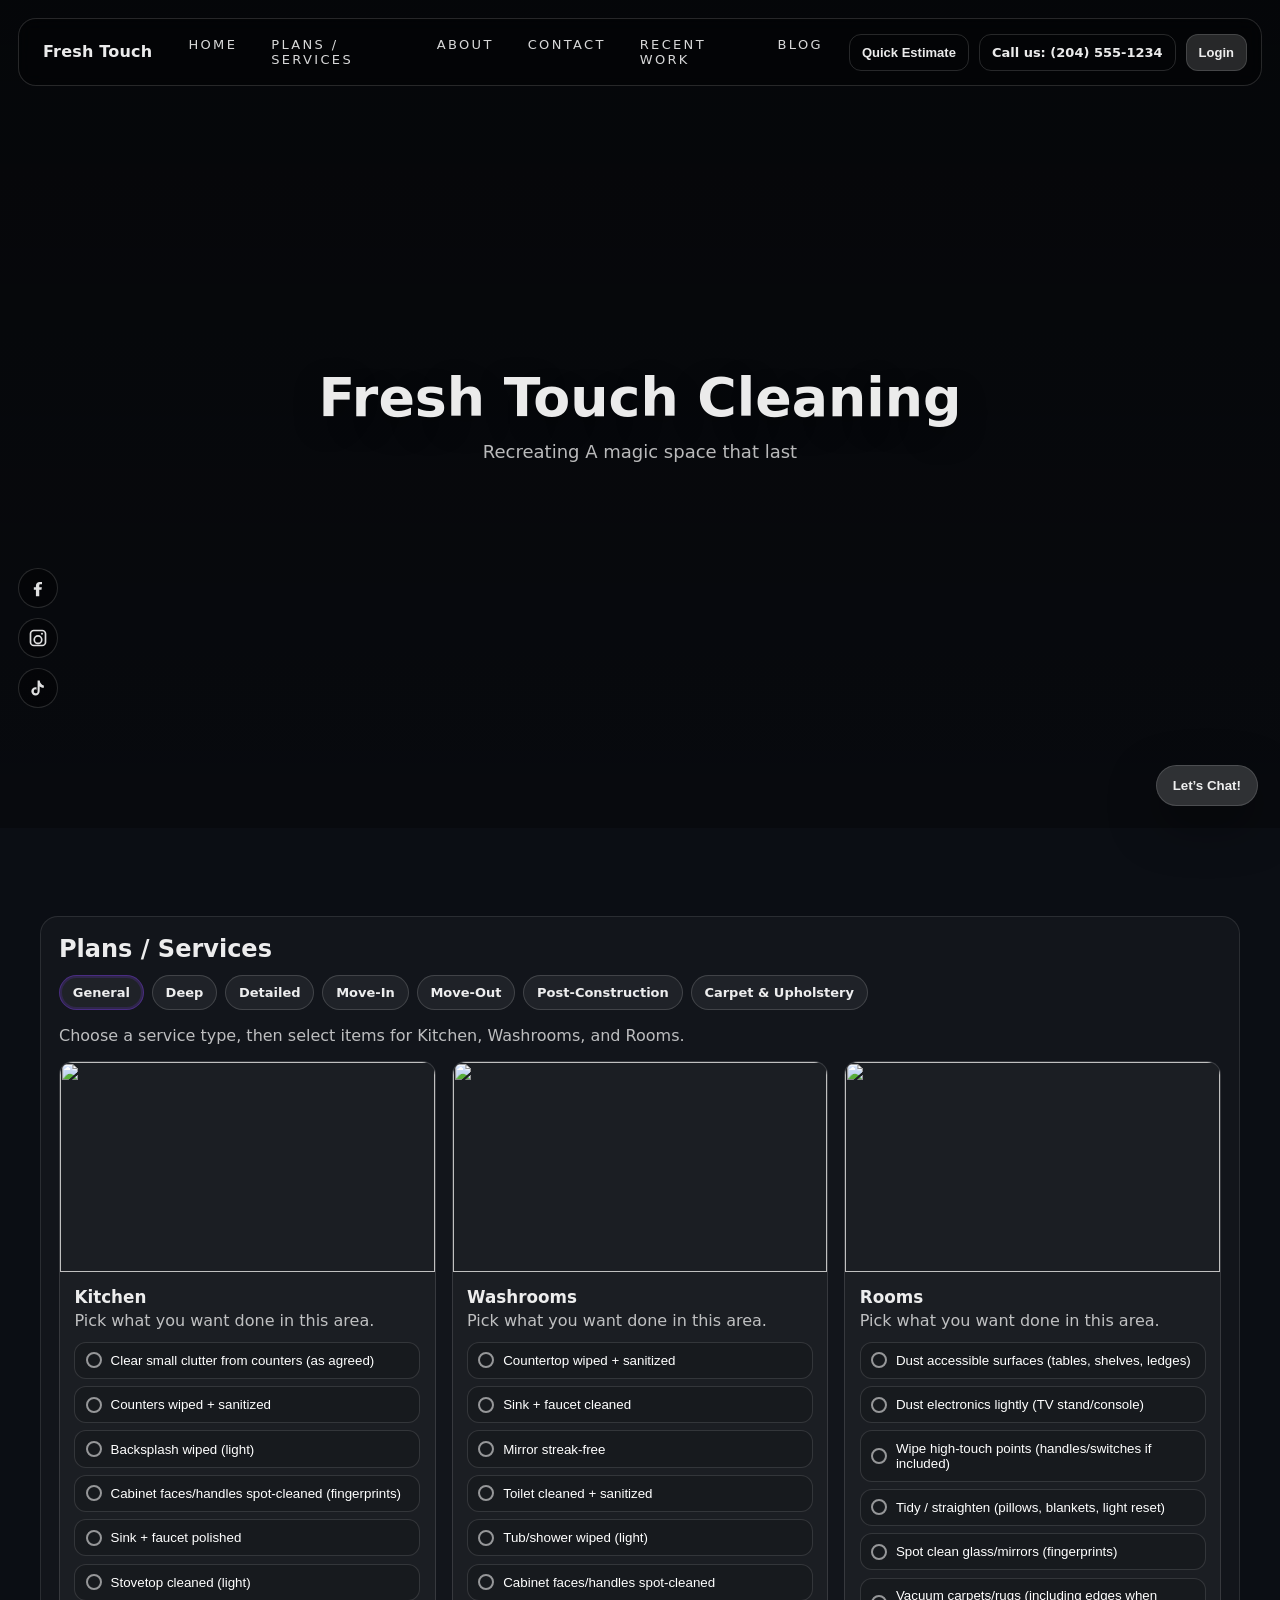
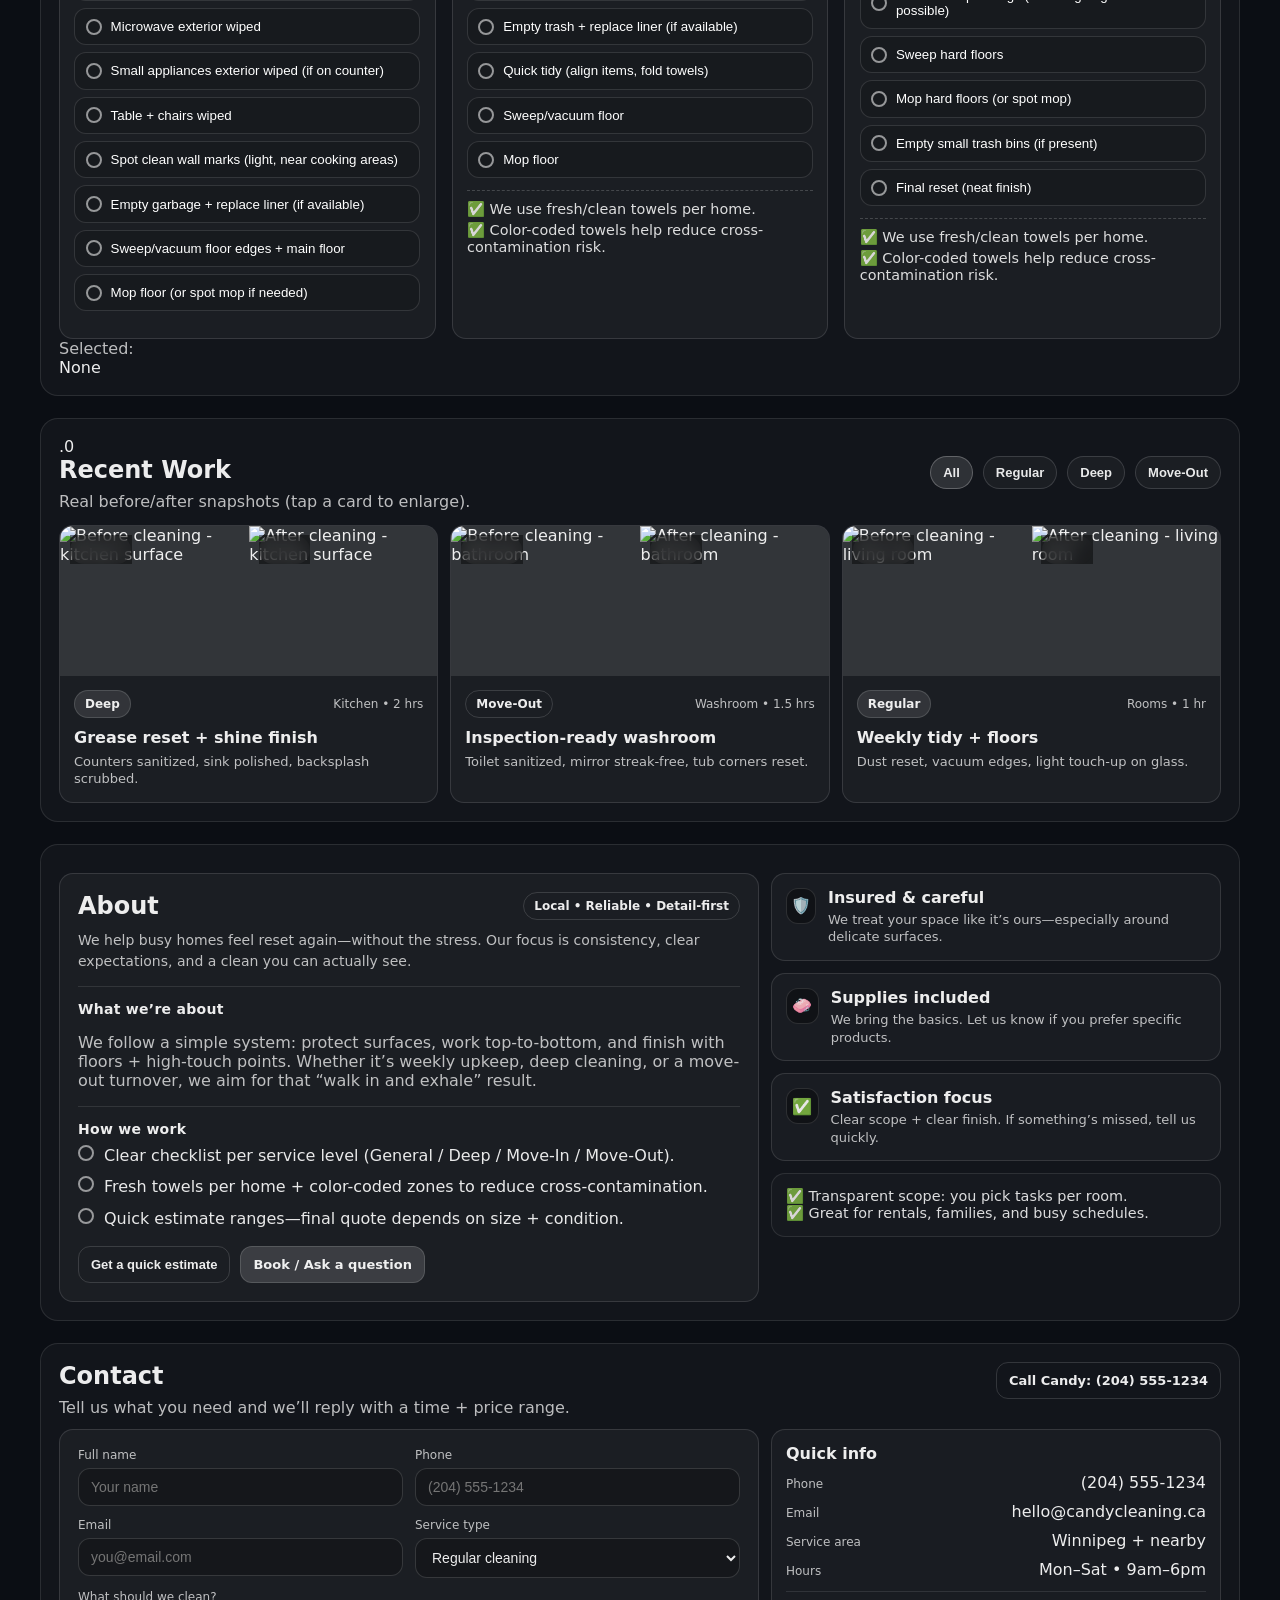
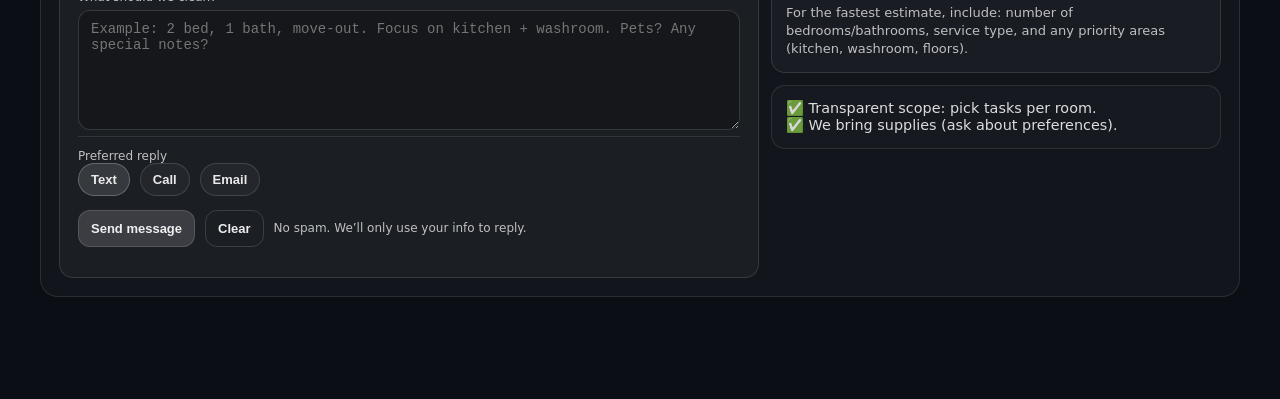
==== index.html @ c221a434 "Initial site commit" ====
<!doctype html>
<html lang="en">
  <head>
    <meta encoding="UTF-8"> 
    <meta name="viewport" content="width = viewport-width, intial-scale=1.0"> 
    <title> Fresh Touch Cleaning Service</title>
    <meta name="description" content="Weekly, deep, and move-out cleaning. Quick estimate and fast booking.">
    <link rel="stylesheet" href="styles.css">
  </head>
  <body>

    <!--Sticky Top Nav-->
    <div class="nav-site">
      <div class="brand" >
        <div>
        <a href="#home" class="brand__name">Fresh Touch</a></div>
      </div>

      <nav class="nav" aria-label="Primary navigation">
        <a href="#home" class="nav__link">Home</a>
        <a href="#services" class="nav__link">Plans / Services</a>
        <a href="#about" class="nav__link">About</a>
        <a href="#contact" class="nav__link">Contact</a>
        <a href="#work" class="nav__link">Recent Work</a>
        <a href="#blog" class="nav__link">Blog</a>
      </nav>

      <div class="nav-actions">
        <button class="btn btn--ghost" id="estimateBtn" type="button">Quick Estimate</button>
        <a class="btn btn--ghost" href="tel:+12045551234" aria-label="Call us">
          Call us: (204) 555-1234
        </a>
        <button class="btn btn--solid" id="loginBtn" type="button">Login</button>
      </div>
    </div>

    <!-- HERO -->
    <header class="hero" role="banner" id="home">
      <div class="hero__overlay"></div>



        <button class="hamburger" id="hamburger" aria-label="Open menu" aria-expanded="false" type="button">
          <span></span><span></span><span></span>
        </button>
      </div>

      <!-- Mobile Menu -->
      <div class="mobile-menu" id="mobileMenu" aria-hidden="true">
        <a href="#home" class="mobile-menu__link">Home</a>
        <a href="#services" class="mobile-menu__link">Plans / Services</a>
        <a href="#about" class="mobile-menu__link">About</a>
        <a href="#contact" class="mobile-menu__link">Contact</a>
        <a href="#work" class="mobile-menu__link">Recent Work</a>
        <div class="mobile-menu__actions">
          <button class="btn btn--ghost" id="estimateBtnMobile" type="button">Quick Estimate</button>
          <a class="btn btn--ghost" href="tel:+12045551234">Call Candy</a>
          <button class="btn btn--solid" id="loginBtnMobile" type="button">Login</button>
        </div>
      </div>

      <!-- Left Social Rail -->
      <aside class="social-rail" aria-label="Social links">
        <a class="social-rail__icon" href="#" aria-label="Facebook" title="Facebook">
          <!-- simple svg icon -->
          <svg viewBox="0 0 24 24" aria-hidden="true"><path d="M13.5 22v-8h2.7l.4-3H13.5V9.1c0-.9.3-1.5 1.6-1.5h1.7V4.9c-.3 0-1.4-.1-2.7-.1-2.7 0-4.6 1.6-4.6 4.6V11H7v3h2.5v8h4z"/></svg>
        </a>
        <a class="social-rail__icon" href="#" aria-label="Instagram" title="Instagram">
          <svg viewBox="0 0 24 24" aria-hidden="true"><path d="M7 2h10a5 5 0 0 1 5 5v10a5 5 0 0 1-5 5H7a5 5 0 0 1-5-5V7a5 5 0 0 1 5-5zm10 2H7a3 3 0 0 0-3 3v10a3 3 0 0 0 3 3h10a3 3 0 0 0 3-3V7a3 3 0 0 0-3-3zm-5 4.5A5.5 5.5 0 1 1 6.5 14 5.5 5.5 0 0 1 12 8.5zm0 2A3.5 3.5 0 1 0 15.5 14 3.5 3.5 0 0 0 12 10.5zM18 6.8a1.2 1.2 0 1 1-1.2-1.2A1.2 1.2 0 0 1 18 6.8z"/></svg>
        </a>
        <a class="social-rail__icon" href="#" aria-label="TikTok" title="TikTok">
          <svg viewBox="0 0 24 24" aria-hidden="true"><path d="M14 3c.5 3.4 2.5 5.4 5 6v2.8c-2 0-3.6-.6-5-1.6V16a5 5 0 1 1-5-5c.4 0 .8 0 1.2.1V14a2.3 2.3 0 1 0 1.3 2.1V3h2.5z"/></svg>
        </a>
      </aside>

      <!-- Center Title -->
      <div class="hero__content" id="hero_content">
        <h1 class="hero__title">Fresh Touch Cleaning</h1>
        <p class="hero__subtitle">Recreating A magic space that last</p>
      </div>

      <!-- Bottom-right chat -->
      <button class="chat-fab" id="chatFab" type="button" aria-expanded="false">
        Let’s Chat!
      </button>

      <section class="chat-widget" id="chatWidget" aria-hidden="true" aria-label="Chat widget">
        <div class="chat-widget__header">
          <div>
            <div class="chat-widget__title">Chat with us</div>
            <div class="chat-widget__sub">Typically replies fast</div>
          </div>
          <button class="icon-btn" id="chatClose" type="button" aria-label="Close chat">✕</button>
        </div>
        <div class="chat-widget__body" id="chatBody">
          <div class="chat-bubble chat-bubble--them">
            Hi! What kind of remodel are you thinking about?
          </div>
        </div>
        <form class="chat-widget__input" id="chatForm">
          <input id="chatInput" type="text" placeholder="Type a message..." autocomplete="off"/>
          <button class="btn btn--solid" type="submit">Send</button>
        </form>
      </section>
    </header>

    <!-- Quick Estimate Modal -->
    <div class="modal" id="estimateModal" aria-hidden="true" role="dialog" aria-label="Quick estimate">
      <div class="modal__backdrop" data-close="true"></div>
      <div class="modal__card" role="document">
        <div class="modal__header">
          <h2>Quick Estimate</h2>
          <button class="icon-btn" id="estimateClose" type="button" aria-label="Close estimate">✕</button>
        </div>

        <p class="muted">
          This gives a <strong>price range</strong> (not a final quote). Pick a project and size.
        </p>

        <div class="grid">
          <label class="field">
            <span>Project type</span>
            <select id="projectType">
              <option value="kitchen">Kitchen remodel</option>
              <option value="bathroom">Bathroom remodel</option>
              <option value="basement">Basement finishing</option>
              <option value="flooring">Flooring</option>
              <option value="painting">Painting</option>
            </select>
          </label>

          <label class="field">
            <span>Project size</span>
            <select id="projectSize">
              <option value="small">Small</option>
              <option value="medium" selected>Medium</option>
              <option value="large">Large</option>
            </select>
          </label>
        </div>

        <div class="estimate-result" id="estimateResult">
          Estimated range: <strong>$—</strong>
        </div>

        <div class="modal__footer">
          <button class="btn btn--ghost" id="estimateRecalc" type="button">Recalculate</button>
          <a class="btn btn--solid" href="#contact" id="estimateToContact">Contact us</a>
        </div>
      </div>
    </div>

    <div class="nav-spacer"></div>
    <!-- Sections (placeholders) -->
    <main class="page">
      <section id="services" class="section">
        <h2>Plans / Services</h2>

        <!-- HYBRID TABS:
            - Real links for SEO + shareable URLs
            - JS will intercept clicks to switch instantly without reload
        -->
        <nav class="service-tabs" aria-label="Cleaning service types">
            <a class="service-tab is-active"
                href="/services/general-cleaning.html"
                data-category="general"
                aria-current="page">General</a>

            <a class="service-tab"
                href="/services/deep-cleaning.html"
                data-category="deep">Deep</a>

            <a class="service-tab"
                href="/services/detailed-cleaning.html"
                data-category="detailed">Detailed</a>

            <a class="service-tab"
                href="/services/move-in-cleaning.html"
                data-category="move-in">Move-In</a>

            <a class="service-tab"
                href="/services/move-out-cleaning.html"
                data-category="move-out">Move-Out</a>

            <a class="service-tab"
                href="/services/post-construction-cleaning.html"
                data-category="post">Post-Construction</a>

            <a class="service-tab"
                href="/services/carpet-upholstery.html"
                data-category="carpet">Carpet & Upholstery</a>
        </nav>

        <!-- Optional: quick description that updates with the active tab -->
        <p class="muted" id="serviceIntro">
        Choose a service type, then select items for Kitchen, Washrooms, and Rooms.
        </p>

        <!-- 3 CARDS ONLY: Kitchen / Washrooms / Rooms -->
<!-- 3 CARDS ONLY: Kitchen / Washrooms / Rooms -->
<div class="area-grid" id="areaGrid" aria-label="Area selection">

 <!-- Kitchen -->
  <article class="area-card" data-area="kitchen">
    <div class="area-card__media" aria-hidden="true">
      <img src="https://images.unsplash.com/photo-1556911220-bff31c812dba?auto=format&fit=crop&w=500&q=60" alt="" />
    </div>

    <div class="area-card__body">
      <header class="area-card__header">
        <h3 class="area-card__title">Kitchen</h3>
        <p class="area-card__subtitle muted">Pick what you want done in this area.</p>
      </header>



      <!-- General -->
      <ul class="pick-list" data-category-list="general">
        <li><button class="pick" type="button" data-pick="kitchen-clear-counters"
          data-preview-mp4="/previews/kitchen/General_wipe_counter_top.mp4">
          <span class="dot" aria-hidden="true"></span><span class="pick__text">Clear small clutter from counters (as agreed)</span></button></li>

        <li><button class="pick" type="button" data-pick="kitchen-counters"
          data-preview-mp4="/previews/kitchen/General_counter_top_wiped.mp4">
          <span class="dot" aria-hidden="true"></span><span class="pick__text">Counters wiped + sanitized</span></button></li>

        <li><button class="pick" type="button" data-pick="kitchen-backsplash-light"
          data-preview-mp4="/previews/kitchen/BlackSplash%20video.mp4">
          <span class="dot" aria-hidden="true"></span><span class="pick__text">Backsplash wiped (light)</span></button></li>

        <li><button class="pick" type="button" data-pick="kitchen-cabinet-faces-spot"
          data-preview-mp4="/previews/kitchen/General-cleaning_cabinets.mp4">
          <span class="dot" aria-hidden="true"></span><span class="pick__text">Cabinet faces/handles spot-cleaned (fingerprints)</span></button></li>

        <li><button class="pick" type="button" data-pick="kitchen-sink"
          data-preview-mp4="/previews/kitchen/General-cleaning_Sink%26faucet.mp4">
          <span class="dot" aria-hidden="true"></span><span class="pick__text">Sink + faucet polished</span></button></li>

        <li><button class="pick" type="button" data-pick="kitchen-stove"
          data-preview-mp4="/previews/kitchen/General-cleaning_stovetop-cleaned.mp4">
          <span class="dot" aria-hidden="true"></span><span class="pick__text">Stovetop cleaned (light)</span></button></li>

        <li><button class="pick" type="button" data-pick="kitchen-microwave-exterior"
          data-preview-mp4="/previews/kitchen/General-cleaning_microwave.mp4">
          <span class="dot" aria-hidden="true"></span><span class="pick__text">Microwave exterior wiped</span></button></li>

        <li><button class="pick" type="button" data-pick="kitchen-small-appliances"
          data-preview-mp4="/previews/kitchen/General_counter_top_wiped.mp4">
          <span class="dot" aria-hidden="true"></span><span class="pick__text">Small appliances exterior wiped (if on counter)</span></button></li>

        <li><button class="pick" type="button" data-pick="kitchen-table-chairs"
          data-preview-mp4="/previews/kitchen/General_counter_top_wiped.mp4">
          <span class="dot" aria-hidden="true"></span><span class="pick__text">Table + chairs wiped</span></button></li>

        <li><button class="pick" type="button" data-pick="kitchen-wall-spot-general"
          data-preview-mp4="/previews/kitchen/General-cleaning_Kitchen-Wall.mp4">
          <span class="dot" aria-hidden="true"></span><span class="pick__text">Spot clean wall marks (light, near cooking areas)</span></button></li>

        <li><button class="pick" type="button" data-pick="kitchen-trash"
          data-preview-mp4="/previews/kitchen/General-cleaning_Kitchen-Wall.mp4">
          <span class="dot" aria-hidden="true"></span><span class="pick__text">Empty garbage + replace liner (if available)</span></button></li>

        <li><button class="pick" type="button" data-pick="kitchen-floor-vac"
          data-preview-mp4="/previews/kitchen/General-cleaning_kitchen-vaccum-floor.mp4">
          <span class="dot" aria-hidden="true"></span><span class="pick__text">Sweep/vacuum floor edges + main floor</span></button></li>

        <li><button class="pick" type="button" data-pick="kitchen-floor-mop"
          data-preview-mp4="/previews/kitchen/General-cleaning_kitchen_mopfloor2.mp4">
          <span class="dot" aria-hidden="true"></span><span class="pick__text">Mop floor (or spot mop if needed)</span></button></li>
      </ul>

      <!-- Deep -->
      <ul class="pick-list is-hidden" data-category-list="deep">
        <li><button class="pick" type="button" data-pick="kitchen-deep-stove"
          data-preview-mp4="/previews/kitchen/General-oventop_scrubbing-showed.mp4">
          <span class="dot" aria-hidden="true"></span><span class="pick__text">Degrease stovetop + knobs</span></button></li>

        <li><button class="pick" type="button" data-pick="kitchen-inside-microwave"
          data-preview-mp4="/previews/kitchen/Deep-cleaning_microwave.mp4">
          <span class="dot" aria-hidden="true"></span><span class="pick__text">Inside microwave cleaned</span></button></li>

        <li><button class="pick" type="button" data-pick="kitchen-backsplash"
          data-preview-mp4="/previews/kitchen/BlackSplash%20video.mp4">
          <span class="dot" aria-hidden="true"></span><span class="pick__text">Backsplash scrubbed (stuck splatter)</span></button></li>

        <li><button class="pick" type="button" data-pick="kitchen-cabinet-faces-deep"
          data-preview-mp4="/previews/kitchen/General-cleaning_cabinets.mp4">
          <span class="dot" aria-hidden="true"></span><span class="pick__text">Cabinet faces cleaned more thoroughly (grease around handles)</span></button></li>

        <li><button class="pick" type="button" data-pick="kitchen-baseboards-deep"
          data-preview-mp4="/previews/kitchen/General-cleaning_Kitchen-Wall2%28picked%29.mp4">
          <span class="dot" aria-hidden="true"></span><span class="pick__text">Baseboards wiped (kitchen)</span></button></li>

        <li><button class="pick" type="button" data-pick="kitchen-doors-frames"
          data-preview-mp4="/previews/kitchen/General-cleaning_Kitchen-Wall2%28picked%29.mp4">
          <span class="dot" aria-hidden="true"></span><span class="pick__text">Door/door frame wipe (light)</span></button></li>
      </ul>

      <!-- Detailed -->
      <ul class="pick-list is-hidden" data-category-list="detailed">
        <li><button class="pick" type="button" data-pick="kitchen-cabinet-edges"
          data-preview-mp4="/previews/kitchen/Cabinet%20video.mp4">
          <span class="dot" aria-hidden="true"></span><span class="pick__text">Cabinet faces detailed (edges + grooves)</span></button></li>

        <li><button class="pick" type="button" data-pick="kitchen-handles-detail"
          data-preview-mp4="/previews/kitchen/General-cleaning_cabinets.mp4">
          <span class="dot" aria-hidden="true"></span><span class="pick__text">Cabinet handles detailed</span></button></li>

        <li><button class="pick" type="button" data-pick="kitchen-appliance-fronts"
          data-preview-mp4="/previews/kitchen/General_oven_top.mp4">
          <span class="dot" aria-hidden="true"></span><span class="pick__text">Appliance fronts detailed (fridge/stove front)</span></button></li>

        <li><button class="pick" type="button" data-pick="kitchen-sink-crevices"
          data-preview-mp4="/previews/kitchen/General-cleaning_Sink%26faucet.mp4">
          <span class="dot" aria-hidden="true"></span><span class="pick__text">Corners/crevices around sink detailed</span></button></li>

        <li><button class="pick" type="button" data-pick="kitchen-switches-handles"
          data-preview-mp4="/previews/kitchen/General-cleaning_Kitchen-Wall.mp4">
          <span class="dot" aria-hidden="true"></span><span class="pick__text">Light switches + door handles wiped</span></button></li>

        <li><button class="pick" type="button" data-pick="kitchen-vents"
          data-preview-mp4="/previews/kitchen/General-cleaning_Kitchen-Wall2%28picked%29.mp4">
          <span class="dot" aria-hidden="true"></span><span class="pick__text">Vents detailed (wipe vs remove)</span></button></li>

        <li><button class="pick" type="button" data-pick="kitchen-baseboards"
          data-preview-mp4="/previews/kitchen/General-cleaning_Kitchen-Wall2%28picked%29.mp4">
          <span class="dot" aria-hidden="true"></span><span class="pick__text">Baseboards hand-wiped</span></button></li>
      </ul>

      <!-- Move-In -->
      <ul class="pick-list is-hidden" data-category-list="move-in">
        <li><button class="pick" type="button" data-pick="kitchen-movein-ready"
          data-preview-mp4="/previews/kitchen/General_counter_top_wiped.mp4">
          <span class="dot"></span><span class="pick__text">Move-in ready wipe-down + sanitize</span></button></li>

        <li><button class="pick" type="button" data-pick="kitchen-sink-disinfect"
          data-preview-mp4="/previews/kitchen/General-cleaning_Sink%26faucet.mp4">
          <span class="dot"></span><span class="pick__text">Sink disinfected (sanitary wipe)</span></button></li>

        <li><button class="pick" type="button" data-pick="kitchen-cabinet-in"
          data-preview-mp4="/previews/kitchen/General-cleaning_cabinets.mp4">
          <span class="dot"></span><span class="pick__text">Inside cabinets (light wipe, empty)</span></button></li>

        <li><button class="pick" type="button" data-pick="kitchen-fridge-front"
          data-preview-mp4="/previews/kitchen/General_counter_top_wiped.mp4">
          <span class="dot"></span><span class="pick__text">Fridge exterior cleaned</span></button></li>

        <li><button class="pick" type="button" data-pick="kitchen-floor-mop-movein"
          data-preview-mp4="/previews/kitchen/General-cleaning_kitchen_mopfloor3%28picked%29.mp4">
          <span class="dot"></span><span class="pick__text">Floors vacuum/sweep + mop thoroughly</span></button></li>
      </ul>

      <!-- Move-Out -->
      <ul class="pick-list is-hidden" data-category-list="move-out">
        <li><button class="pick" type="button" data-pick="kitchen-moveout-ready"
          data-preview-mp4="/previews/kitchen/General-cleaning_Kitchen-Wall.mp4">
          <span class="dot"></span><span class="pick__text">Move-out turnover clean (inspection focus)</span></button></li>

        <li><button class="pick" type="button" data-pick="kitchen-inside-microwave-moveout"
          data-preview-mp4="/previews/kitchen/General-cleaning_microwave.mp4">
          <span class="dot"></span><span class="pick__text">Inside microwave cleaned (empty)</span></button></li>

        <li><button class="pick" type="button" data-pick="kitchen-cabinets-inside"
          data-preview-mp4="/previews/kitchen/General-cleaning_cabinets.mp4">
          <span class="dot"></span><span class="pick__text">Inside cabinets/drawers wiped (empty)</span></button></li>

        <li><button class="pick" type="button" data-pick="kitchen-inside-oven"
          data-preview-mp4="/previews/kitchen/General_oven_top.mp4">
          <span class="dot"></span><span class="pick__text">Inside oven (as booked)</span></button></li>

        <li><button class="pick" type="button" data-pick="kitchen-inside-fridge"
          data-preview-mp4="/previews/kitchen/General_oven_top.mp4">
          <span class="dot"></span><span class="pick__text">Inside fridge (as booked)</span></button></li>

        <li><button class="pick" type="button" data-pick="kitchen-walls-spot"
          data-preview-mp4="/previews/kitchen/General-cleaning_Kitchen-Wall2%28picked%29.mp4">
          <span class="dot"></span><span class="pick__text">Wall spot-cleaning (traffic areas)</span></button></li>

        <li><button class="pick" type="button" data-pick="kitchen-floor-moveout"
          data-preview-mp4="/previews/kitchen/General-cleaning_kitchen_mopfloor2.mp4">
          <span class="dot"></span><span class="pick__text">Floors vacuum/sweep + mop thoroughly (edges)</span></button></li>
      </ul>

    </div>
  </article>

  <!-- Washrooms -->
  <article class="area-card" data-area="washrooms">
    <div class="area-card__media" aria-hidden="true">
      <img src="https://images.unsplash.com/photo-1584622650111-993a426fbf0a?auto=format&fit=crop&w=500&q=60" alt="" />
    </div>

    <div class="area-card__body">
      <header class="area-card__header">
        <h3 class="area-card__title">Washrooms</h3>
        <p class="area-card__subtitle muted">Pick what you want done in this area.</p>
      </header>

      <!-- General -->
      <ul class="pick-list" data-category-list="general">
        <li><button class="pick" type="button" data-pick="bath-counter-sanitize" data-preview-mp4="/previews/bath-counter-sanitize.mp4">
          <span class="dot"></span><span class="pick__text">Countertop wiped + sanitized</span></button></li>

        <li><button class="pick" type="button" data-pick="bath-sink" data-preview-mp4="/previews/bath-sink.mp4">
          <span class="dot"></span><span class="pick__text">Sink + faucet cleaned</span></button></li>

        <li><button class="pick" type="button" data-pick="bath-mirror" data-preview-mp4="/previews/bath-mirror.mp4">
          <span class="dot"></span><span class="pick__text">Mirror streak-free</span></button></li>

        <li><button class="pick" type="button" data-pick="bath-toilet" data-preview-mp4="/previews/bath-toilet.mp4">
          <span class="dot"></span><span class="pick__text">Toilet cleaned + sanitized</span></button></li>

        <li><button class="pick" type="button" data-pick="bath-shower-light" data-preview-mp4="/previews/bath-shower-light.mp4">
          <span class="dot"></span><span class="pick__text">Tub/shower wiped (light)</span></button></li>

        <li><button class="pick" type="button" data-pick="bath-cabinet-spot" data-preview-mp4="/previews/bath-cabinet-spot.mp4">
          <span class="dot"></span><span class="pick__text">Cabinet faces/handles spot-cleaned</span></button></li>

        <li><button class="pick" type="button" data-pick="bath-trash" data-preview-mp4="/previews/trash-bag.mp4">
          <span class="dot"></span><span class="pick__text">Empty trash + replace liner (if available)</span></button></li>

        <li><button class="pick" type="button" data-pick="bath-tidy" data-preview-mp4="/previews/bath-tidy.mp4">
          <span class="dot"></span><span class="pick__text">Quick tidy (align items, fold towels)</span></button></li>

        <li><button class="pick" type="button" data-pick="bath-floor-vac" data-preview-mp4="/previews/bath-floor-vac.mp4">
          <span class="dot"></span><span class="pick__text">Sweep/vacuum floor</span></button></li>

        <li><button class="pick" type="button" data-pick="bath-floor-mop" data-preview-mp4="/previews/bath-floor-mop.mp4">
          <span class="dot"></span><span class="pick__text">Mop floor</span></button></li>
      </ul>

      <!-- Deep -->
      <ul class="pick-list is-hidden" data-category-list="deep">
        <li><button class="pick" type="button" data-pick="bath-shower-wall" data-preview-mp4="/previews/bath-shower.mp4">
          <span class="dot"></span><span class="pick__text">Tub/shower scrubbed (corners + buildup)</span></button></li>

        <li><button class="pick" type="button" data-pick="bath-grout" data-preview-mp4="/previews/bath-grout.mp4">
          <span class="dot"></span><span class="pick__text">Grout/edges scrubbed (light where buildup shows)</span></button></li>

        <li><button class="pick" type="button" data-pick="bath-behind-toilet" data-preview-mp4="/previews/bath-behind-toilet.mp4">
          <span class="dot"></span><span class="pick__text">Around/behind toilet cleaned (as reachable)</span></button></li>

        <li><button class="pick" type="button" data-pick="bath-faucet-base" data-preview-mp4="/previews/bath-faucet-base.mp4">
          <span class="dot"></span><span class="pick__text">Faucet base + drain area detailed</span></button></li>

        <li><button class="pick" type="button" data-pick="bath-baseboards" data-preview-mp4="/previews/bath-baseboards.mp4">
          <span class="dot"></span><span class="pick__text">Baseboards hand-wiped</span></button></li>
      </ul>

      <!-- Detailed -->
      <ul class="pick-list is-hidden" data-category-list="detailed">
        <li><button class="pick" type="button" data-pick="bath-tracks" data-preview-mp4="/previews/bath-tracks.mp4">
          <span class="dot"></span><span class="pick__text">Shower door tracks detailed</span></button></li>

        <li><button class="pick" type="button" data-pick="bath-polish-chrome" data-preview-mp4="/previews/bath-polish.mp4">
          <span class="dot"></span><span class="pick__text">Polish chrome fixtures (finish)</span></button></li>

        <li><button class="pick" type="button" data-pick="bath-toilet-hinges" data-preview-mp4="/previews/bath-toilet-hinges.mp4">
          <span class="dot"></span><span class="pick__text">Toilet hinges + tight areas detailed</span></button></li>

        <li><button class="pick" type="button" data-pick="bath-vents" data-preview-mp4="/previews/bath-vents.mp4">
          <span class="dot"></span><span class="pick__text">Vent detailing (wipe vs remove)</span></button></li>

        <li><button class="pick" type="button" data-pick="bath-under-rim" data-preview-mp4="/previews/bath-under-rim.mp4">
          <span class="dot"></span><span class="pick__text">Under-rim detailing</span></button></li>
      </ul>

      <!-- Move-In -->
      <ul class="pick-list is-hidden" data-category-list="move-in">
        <li><button class="pick" type="button" data-pick="bath-movein-reset" data-preview-mp4="/previews/bath-movein.mp4">
          <span class="dot"></span><span class="pick__text">Move-in reset cleaning + sanitize</span></button></li>

        <li><button class="pick" type="button" data-pick="bath-cabinet-in" data-preview-mp4="/previews/bath-vanity-inside.mp4">
          <span class="dot"></span><span class="pick__text">Inside vanity/drawers (light wipe, empty)</span></button></li>

        <li><button class="pick" type="button" data-pick="bath-finish" data-preview-mp4="/previews/bath-finish.mp4">
          <span class="dot"></span><span class="pick__text">Final polish finish</span></button></li>

        <li><button class="pick" type="button" data-pick="bath-floor-movein" data-preview-mp4="/previews/bath-floor-mop.mp4">
          <span class="dot"></span><span class="pick__text">Floors sweep/vac + mop thoroughly</span></button></li>
      </ul>

      <!-- Move-Out -->
      <ul class="pick-list is-hidden" data-category-list="move-out">
        <li><button class="pick" type="button" data-pick="bath-moveout-detail" data-preview-mp4="/previews/bath-moveout.mp4">
          <span class="dot"></span><span class="pick__text">Move-out detailing (inspection focus)</span></button></li>

        <li><button class="pick" type="button" data-pick="bath-vanity-inside-empty" data-preview-mp4="/previews/bath-vanity-inside.mp4">
          <span class="dot"></span><span class="pick__text">Inside vanity/drawers wiped (empty)</span></button></li>

        <li><button class="pick" type="button" data-pick="bath-walls-spot" data-preview-mp4="/previews/bath-wall-spot.mp4">
          <span class="dot"></span><span class="pick__text">Wall spot-cleaning</span></button></li>

        <li><button class="pick" type="button" data-pick="bath-inspection" data-preview-mp4="/previews/bath-inspection.mp4">
          <span class="dot"></span><span class="pick__text">Inspection-ready finish</span></button></li>
      </ul>

      <!-- Post -->
      <ul class="pick-list is-hidden" data-category-list="post">
        <li><button class="pick" type="button" data-pick="bath-dust-control" data-preview-mp4="/previews/post-dust.mp4">
          <span class="dot"></span><span class="pick__text">Construction dust wipe-down</span></button></li>
        <li><button class="pick" type="button" data-pick="bath-fine-dust" data-preview-mp4="/previews/post-fine-dust.mp4">
          <span class="dot"></span><span class="pick__text">Fine dust finishing</span></button></li>
        <li><button class="pick" type="button" data-pick="bath-edges" data-preview-mp4="/previews/post-edges.mp4">
          <span class="dot"></span><span class="pick__text">Edges/trim wiped</span></button></li>
      </ul>

      <!-- Carpet -->
      <ul class="pick-list is-hidden" data-category-list="carpet">
        <li><button class="pick" type="button" data-pick="bath-mat-spot" data-preview-mp4="/previews/carpet-mat-spot.mp4">
          <span class="dot"></span><span class="pick__text">Bath mat spot-treatment</span></button></li>
        <li><button class="pick" type="button" data-pick="bath-upholstery" data-preview-mp4="/previews/upholstery.mp4">
          <span class="dot"></span><span class="pick__text">Upholstery add-on (as booked)</span></button></li>
        <li><button class="pick" type="button" data-pick="bath-deodorize" data-preview-mp4="/previews/deodorize.mp4">
          <span class="dot"></span><span class="pick__text">Deodorize (as available)</span></button></li>
      </ul>

      <div class="card-notes">
        <p class="note">✅ We use fresh/clean towels per home.</p>
        <p class="note">✅ Color-coded towels help reduce cross-contamination risk.</p>
      </div>
    </div>
  </article>


  <!-- Rooms -->
  <article class="area-card" data-area="rooms">
    <div class="area-card__media" aria-hidden="true">
      <img src="https://images.unsplash.com/photo-1484101403633-562f891dc89a?auto=format&fit=crop&w=500&q=60" alt="" />
    </div>

    <div class="area-card__body">
      <header class="area-card__header">
        <h3 class="area-card__title">Rooms</h3>
        <p class="area-card__subtitle muted">Pick what you want done in this area.</p>
      </header>


      <!-- General -->
      <ul class="pick-list" data-category-list="general">
        <li><button class="pick" type="button" data-pick="rooms-dusting" data-preview-mp4="/previews/rooms-dusting.mp4">
          <span class="dot"></span><span class="pick__text">Dust accessible surfaces (tables, shelves, ledges)</span></button></li>

        <li><button class="pick" type="button" data-pick="rooms-electronics-dust" data-preview-mp4="/previews/rooms-electronics.mp4">
          <span class="dot"></span><span class="pick__text">Dust electronics lightly (TV stand/console)</span></button></li>

        <li><button class="pick" type="button" data-pick="rooms-high-touch" data-preview-mp4="/previews/rooms-high-touch.mp4">
          <span class="dot"></span><span class="pick__text">Wipe high-touch points (handles/switches if included)</span></button></li>

        <li><button class="pick" type="button" data-pick="rooms-tidy" data-preview-mp4="/previews/rooms-tidy.mp4">
          <span class="dot"></span><span class="pick__text">Tidy / straighten (pillows, blankets, light reset)</span></button></li>

        <li><button class="pick" type="button" data-pick="rooms-glass-spot" data-preview-mp4="/previews/rooms-glass.mp4">
          <span class="dot"></span><span class="pick__text">Spot clean glass/mirrors (fingerprints)</span></button></li>

        <li><button class="pick" type="button" data-pick="rooms-vac" data-preview-mp4="/previews/rooms-vacuum.mp4">
          <span class="dot"></span><span class="pick__text">Vacuum carpets/rugs (including edges when possible)</span></button></li>

        <li><button class="pick" type="button" data-pick="rooms-sweep" data-preview-mp4="/previews/rooms-sweep.mp4">
          <span class="dot"></span><span class="pick__text">Sweep hard floors</span></button></li>

        <li><button class="pick" type="button" data-pick="rooms-mop" data-preview-mp4="/previews/rooms-mop.mp4">
          <span class="dot"></span><span class="pick__text">Mop hard floors (or spot mop)</span></button></li>

        <li><button class="pick" type="button" data-pick="rooms-trash" data-preview-mp4="/previews/trash-bag.mp4">
          <span class="dot"></span><span class="pick__text">Empty small trash bins (if present)</span></button></li>

        <li><button class="pick" type="button" data-pick="rooms-final-reset" data-preview-mp4="/previews/rooms-final-reset.mp4">
          <span class="dot"></span><span class="pick__text">Final reset (neat finish)</span></button></li>
      </ul>

      <!-- Deep -->
      <ul class="pick-list is-hidden" data-category-list="deep">
        <li><button class="pick" type="button" data-pick="rooms-high-dust" data-preview-mp4="/previews/rooms-high-dust.mp4">
          <span class="dot"></span><span class="pick__text">Dust higher surfaces (reachable with duster)</span></button></li>

        <li><button class="pick" type="button" data-pick="rooms-baseboards" data-preview-mp4="/previews/rooms-baseboards.mp4">
          <span class="dot"></span><span class="pick__text">Baseboards hand-wiped</span></button></li>

        <li><button class="pick" type="button" data-pick="rooms-doors" data-preview-mp4="/previews/rooms-doors.mp4">
          <span class="dot"></span><span class="pick__text">Doors + handles wiped</span></button></li>

        <li><button class="pick" type="button" data-pick="rooms-window-sill" data-preview-mp4="/previews/rooms-sills.mp4">
          <span class="dot"></span><span class="pick__text">Window sills/ledges cleaned (interior surface)</span></button></li>

        <li><button class="pick" type="button" data-pick="rooms-vac-edges" data-preview-mp4="/previews/rooms-vac-edges.mp4">
          <span class="dot"></span><span class="pick__text">Vacuum edges more thoroughly</span></button></li>
      </ul>

      <!-- Detailed -->
      <ul class="pick-list is-hidden" data-category-list="detailed">
        <li><button class="pick" type="button" data-pick="rooms-trim-detailed" data-preview-mp4="/previews/rooms-trim-detailed.mp4">
          <span class="dot"></span><span class="pick__text">Trim/baseboards detailed (touch every line)</span></button></li>

        <li><button class="pick" type="button" data-pick="rooms-switches-handles" data-preview-mp4="/previews/rooms-switches.mp4">
          <span class="dot"></span><span class="pick__text">High-touch points detailed (switches/handles)</span></button></li>

        <li><button class="pick" type="button" data-pick="rooms-sills-detailed" data-preview-mp4="/previews/rooms-sills.mp4">
          <span class="dot"></span><span class="pick__text">Window sills detailed</span></button></li>

        <li><button class="pick" type="button" data-pick="rooms-vents" data-preview-mp4="/previews/rooms-vents.mp4">
          <span class="dot"></span><span class="pick__text">Vents detailed (wipe vs remove)</span></button></li>

        <li><button class="pick" type="button" data-pick="rooms-tracks" data-preview-mp4="/previews/rooms-tracks.mp4">
          <span class="dot"></span><span class="pick__text">Closet/door tracks detailed</span></button></li>

        <li><button class="pick" type="button" data-pick="rooms-corners" data-preview-mp4="/previews/rooms-corners.mp4">
          <span class="dot"></span><span class="pick__text">Corners/edges detailed</span></button></li>
      </ul>

      <!-- Move-In -->
      <ul class="pick-list is-hidden" data-category-list="move-in">
        <li><button class="pick" type="button" data-pick="rooms-movein-reset" data-preview-mp4="/previews/rooms-movein.mp4">
          <span class="dot"></span><span class="pick__text">Move-in reset clean (ready-to-live)</span></button></li>

        <li><button class="pick" type="button" data-pick="rooms-closet-light" data-preview-mp4="/previews/rooms-closet.mp4">
          <span class="dot"></span><span class="pick__text">Inside closets (light wipe, empty)</span></button></li>

        <li><button class="pick" type="button" data-pick="rooms-floor-movein" data-preview-mp4="/previews/rooms-mop.mp4">
          <span class="dot"></span><span class="pick__text">Floors vacuum/sweep + mop thoroughly</span></button></li>

        <li><button class="pick" type="button" data-pick="rooms-final" data-preview-mp4="/previews/rooms-final.mp4">
          <span class="dot"></span><span class="pick__text">Final touch-up</span></button></li>
      </ul>

      <!-- Move-Out -->
      <ul class="pick-list is-hidden" data-category-list="move-out">
        <li><button class="pick" type="button" data-pick="rooms-moveout-detail" data-preview-mp4="/previews/rooms-moveout.mp4">
          <span class="dot"></span><span class="pick__text">Move-out detailing (turnover/inspection)</span></button></li>

        <li><button class="pick" type="button" data-pick="rooms-baseboards-moveout" data-preview-mp4="/previews/rooms-baseboards.mp4">
          <span class="dot"></span><span class="pick__text">Baseboards wiped (visible dirt lines)</span></button></li>

        <li><button class="pick" type="button" data-pick="rooms-walls-spot" data-preview-mp4="/previews/rooms-walls.mp4">
          <span class="dot"></span><span class="pick__text">Wall spot-cleaning (traffic areas)</span></button></li>

        <li><button class="pick" type="button" data-pick="rooms-inspection" data-preview-mp4="/previews/rooms-inspection.mp4">
          <span class="dot"></span><span class="pick__text">Inspection-ready finish</span></button></li>
      </ul>

      <!-- Post -->
      <ul class="pick-list is-hidden" data-category-list="post">
        <li><button class="pick" type="button" data-pick="rooms-dust-control" data-preview-mp4="/previews/post-dust.mp4">
          <span class="dot"></span><span class="pick__text">Construction dust wipe-down</span></button></li>
        <li><button class="pick" type="button" data-pick="rooms-fine-dust" data-preview-mp4="/previews/post-fine-dust.mp4">
          <span class="dot"></span><span class="pick__text">Fine dust finishing</span></button></li>
        <li><button class="pick" type="button" data-pick="rooms-trim" data-preview-mp4="/previews/post-trim.mp4">
          <span class="dot"></span><span class="pick__text">Trim/edges wiped</span></button></li>
      </ul>

      <!-- Carpet -->
      <ul class="pick-list is-hidden" data-category-list="carpet">
        <li><button class="pick" type="button" data-pick="rooms-carpet-spot" data-preview-mp4="/previews/carpet-spot.mp4">
          <span class="dot"></span><span class="pick__text">Carpet spot-treatment</span></button></li>
        <li><button class="pick" type="button" data-pick="rooms-couch" data-preview-mp4="/previews/upholstery-couch.mp4">
          <span class="dot"></span><span class="pick__text">Couch/sofa refresh</span></button></li>
        <li><button class="pick" type="button" data-pick="rooms-deodorize" data-preview-mp4="/previews/deodorize.mp4">
          <span class="dot"></span><span class="pick__text">Deodorize (as available)</span></button></li>
      </ul>

      <div class="card-notes">
        <p class="note">✅ We use fresh/clean towels per home.</p>
        <p class="note">✅ Color-coded towels help reduce cross-contamination risk.</p>
      </div>
    </div>
  </article>

</div>

        <div class="service-summary">
        <div class="muted">Selected:</div>
        <div id="selectedServices" class="service-summary__value">None</div>
        </div>
      </section>

            <!-- In-card preview -->
      <div class="services-preview" id="servicesPreview" aria-hidden="true">
        <div class="services-preview__label">Preview</div>
        <video
          class="services-preview__video"
          id="servicesPreviewVideo"
          muted
          loop
          playsinline
          preload="none"
        ></video>
      </div>

      <section id="work" class="section">
.0        <div class="section-head">
          <div>
            <h2>Recent Work</h2>
            <p class="muted">Real before/after snapshots (tap a card to enlarge).</p>
          </div>

          <div class="chip-row" role="tablist" aria-label="Recent work filters">
            <button class="chip is-active" type="button" data-work-filter="all" aria-pressed="true">All</button>
            <button class="chip" type="button" data-work-filter="regular" aria-pressed="false">Regular</button>
            <button class="chip" type="button" data-work-filter="deep" aria-pressed="false">Deep</button>
            <button class="chip" type="button" data-work-filter="move-out" aria-pressed="false">Move-Out</button>
          </div>
        </div>

        <div class="work-grid" id="workGrid">
          <!-- Card 1 -->
          <article class="work-card" data-work-tag="deep">
            <div class="work-media">
              <div class="work-media__half">
                <div class="work-media__label">Before</div>
                <img src="https://images.unsplash.com/photo-1581579185169-7b76b9948b56?auto=format&fit=crop&w=900&q=60" alt="Before cleaning - kitchen surface" />
              </div>
              <div class="work-media__half">
                <div class="work-media__label">After</div>
                <img src="https://images.unsplash.com/photo-1556911220-bff31c812dba?auto=format&fit=crop&w=900&q=60" alt="After cleaning - kitchen surface" />
              </div>
            </div>

            <div class="work-body">
              <div class="work-top">
                <span class="badge">Deep</span>
                <span class="muted work-meta">Kitchen • 2 hrs</span>
              </div>
              <h3 class="work-title">Grease reset + shine finish</h3>
              <p class="muted work-desc">Counters sanitized, sink polished, backsplash scrubbed.</p>
            </div>
          </article>

          <!-- Card 2 -->
          <article class="work-card" data-work-tag="move-out">
            <div class="work-media">
              <div class="work-media__half">
                <div class="work-media__label">Before</div>
                <img src="https://images.unsplash.com/photo-1584622650111-993a426fbf0a?auto=format&fit=crop&w=900&q=60" alt="Before cleaning - bathroom" />
              </div>
              <div class="work-media__half">
                <div class="work-media__label">After</div>
                <img src="https://images.unsplash.com/photo-1600566753190-17f0baa2a6d8?auto=format&fit=crop&w=900&q=60" alt="After cleaning - bathroom" />
              </div>
            </div>

            <div class="work-body">
              <div class="work-top">
                <span class="badge badge--outline">Move-Out</span>
                <span class="muted work-meta">Washroom • 1.5 hrs</span>
              </div>
              <h3 class="work-title">Inspection-ready washroom</h3>
              <p class="muted work-desc">Toilet sanitized, mirror streak-free, tub corners reset.</p>
            </div>
          </article>

          <!-- Card 3 -->
          <article class="work-card" data-work-tag="regular">
            <div class="work-media">
              <div class="work-media__half">
                <div class="work-media__label">Before</div>
                <img src="https://images.unsplash.com/photo-1484101403633-562f891dc89a?auto=format&fit=crop&w=900&q=60" alt="Before cleaning - living room" />
              </div>
              <div class="work-media__half">
                <div class="work-media__label">After</div>
                <img src="https://images.unsplash.com/photo-1505693314120-0d443867891c?auto=format&fit=crop&w=900&q=60" alt="After cleaning - living room" />
              </div>
            </div>

            <div class="work-body">
              <div class="work-top">
                <span class="badge">Regular</span>
                <span class="muted work-meta">Rooms • 1 hr</span>
              </div>
              <h3 class="work-title">Weekly tidy + floors</h3>
              <p class="muted work-desc">Dust reset, vacuum edges, light touch-up on glass.</p>
            </div>
          </article>
        </div>
      </section>

      <!-- Optional: simple lightbox -->
      <div class="lightbox" id="lightbox" aria-hidden="true">
        <div class="lightbox__backdrop" data-close="true"></div>
        <div class="lightbox__card">
          <button class="icon-btn" id="lightboxClose" type="button" aria-label="Close">✕</button>
          <img id="lightboxImg" alt="" />
        </div>
      </div>

      <section id="about" class="section">
        <div class="about-grid">
          <!-- Left: Story -->
          <div class="about-card">
            <div class="about-card__top">
              <h2>About</h2>
              <span class="badge badge--outline">Local • Reliable • Detail-first</span>
            </div>

            <p class="muted about-lead">
              We help busy homes feel reset again—without the stress.
              Our focus is consistency, clear expectations, and a clean you can actually see.
            </p>

            <div class="about-block">
              <h3 class="about-h3">What we’re about</h3>
              <p class="muted">
                We follow a simple system: protect surfaces, work top-to-bottom, and finish with floors + high-touch points.
                Whether it’s weekly upkeep, deep cleaning, or a move-out turnover, we aim for that “walk in and exhale” result.
              </p>
            </div>

            <div class="about-block">
              <h3 class="about-h3">How we work</h3>
              <ul class="about-list">
                <li><span class="dot" aria-hidden="true"></span><span>Clear checklist per service level (General / Deep / Move-In / Move-Out).</span></li>
                <li><span class="dot" aria-hidden="true"></span><span>Fresh towels per home + color-coded zones to reduce cross-contamination.</span></li>
                <li><span class="dot" aria-hidden="true"></span><span>Quick estimate ranges—final quote depends on size + condition.</span></li>
              </ul>
            </div>

            <div class="about-cta">
              <button class="btn btn--ghost" type="button" id="aboutEstimateBtn">Get a quick estimate</button>
              <a class="btn btn--solid" href="#contact">Book / Ask a question</a>
            </div>
          </div>

          <!-- Right: Trust cards -->
          <div class="about-side">
            <article class="mini-card">
              <div class="mini-card__icon" aria-hidden="true">🛡️</div>
              <div>
                <div class="mini-card__title">Insured & careful</div>
                <div class="muted mini-card__text">We treat your space like it’s ours—especially around delicate surfaces.</div>
              </div>
            </article>

            <article class="mini-card">
              <div class="mini-card__icon" aria-hidden="true">🧼</div>
              <div>
                <div class="mini-card__title">Supplies included</div>
                <div class="muted mini-card__text">We bring the basics. Let us know if you prefer specific products.</div>
              </div>
            </article>

            <article class="mini-card">
              <div class="mini-card__icon" aria-hidden="true">✅</div>
              <div>
                <div class="mini-card__title">Satisfaction focus</div>
                <div class="muted mini-card__text">Clear scope + clear finish. If something’s missed, tell us quickly.</div>
              </div>
            </article>

            <div class="note-stack">
              <p class="note">✅ Transparent scope: you pick tasks per room.</p>
              <p class="note">✅ Great for rentals, families, and busy schedules.</p>
            </div>
          </div>
        </div>
      </section>

      <section id="contact" class="section">
        <div class="section-head">
          <div>
            <h2>Contact</h2>
            <p class="muted">Tell us what you need and we’ll reply with a time + price range.</p>
          </div>
          <a class="btn btn--ghost" href="tel:+12045551234">Call Candy: (204) 555-1234</a>
        </div>

        <div class="contact-grid">
          <!-- Form -->
          <form class="contact-card" id="contactForm" name="contact" method="post" action="/thank-you.html" data-netlify="true" data-netlify-honeypot="bot-field">

            <input type="hidden" name="form-name" value="contact"/>

            <!-- honeypot (spam)-->
             <p class="sr-only">
                <label> Don't fill this out: <input name="b-f" /> </label>
             </p>
            <div class="contact-row">
              <label class="field">
                <span>Full name</span>
                <input type="text" name="name" placeholder="Your name" required />
              </label>

              <label class="field">
                <span>Phone</span>
                <input type="tel" name="phone" placeholder="(204) 555-1234" />
              </label>
            </div>

            <div class="contact-row">
              <label class="field">
                <span>Email</span>
                <input type="email" name="email" placeholder="you@email.com" />
              </label>

              <label class="field">
                <span>Service type</span>
                <select name="service">
                  <option value="regular">Regular cleaning</option>
                  <option value="deep">Deep cleaning</option>
                  <option value="move-in">Move-in</option>
                  <option value="move-out">Move-out</option>
                  <option value="carpet-couch">Carpet / couch</option>
                </select>
              </label>
            </div>

            <label class="field">
              <span>What should we clean?</span>
              <textarea name="message" rows="5" placeholder="Example: 2 bed, 1 bath, move-out. Focus on kitchen + washroom. Pets? Any special notes?"></textarea>
            </label>

            <div class="contact-pref">
              <div class="muted" style="font-size:12px;">Preferred reply</div>
              <div class="chip-row">
                <button class="chip is-active" type="button" data-pref="text" aria-pressed="true">Text</button>
                <button class="chip" type="button" data-pref="call" aria-pressed="false">Call</button>
                <button class="chip" type="button" data-pref="email" aria-pressed="false">Email</button>
              </div>
              <input type="hidden" name="preferred" value="text" id="preferredInput" />
            </div>

            <div class="contact-actions">
              <button class="btn btn--solid" type="submit" id="contactSubmit">Send message</button>
              <button class="btn btn--ghost" type="reset">Clear</button>
              <div class="muted contact-hint">No spam. We’ll only use your info to reply.</div>
            </div>

            <div class="contact-status" id="contactStatus" aria-live="polite"></div>
          </form>

          <!-- Info -->
          <aside class="contact-side">
            <div class="info-card">
              <div class="info-card__title">Quick info</div>
              <div class="info-list">
                <div class="info-item">
                  <div class="muted info-label">Phone</div>
                  <div><a href="tel:+12045551234">(204) 555-1234</a></div>
                </div>
                <div class="info-item">
                  <div class="muted info-label">Email</div>
                  <div><a href="mailto:hello@candycleaning.ca">hello@candycleaning.ca</a></div>
                </div>
                <div class="info-item">
                  <div class="muted info-label">Service area</div>
                  <div>Winnipeg + nearby</div>
                </div>
                <div class="info-item">
                  <div class="muted info-label">Hours</div>
                  <div>Mon–Sat • 9am–6pm</div>
                </div>
              </div>

              <div class="divider"></div>

              <div class="muted" style="font-size:13px; line-height:1.4;">
                For the fastest estimate, include: number of bedrooms/bathrooms, service type,
                and any priority areas (kitchen, washroom, floors).
              </div>
            </div>

            <div class="note-stack">
              <p class="note">✅ Transparent scope: pick tasks per room.</p>
              <p class="note">✅ We bring supplies (ask about preferences).</p>
            </div>
          </aside>
        </div>
      </section>
    </main>

    <script src="index.js"></script>
  </body>
</html>
---- styles.css ----
:root{
  --bg: #0b0e14;
  --card: rgba(255,255,255,0.06);
  --line: rgba(255,255,255,0.14);
  --text: rgba(255,255,255,0.92);
  --muted: rgba(255,255,255,0.72);
  --shadow: 0 18px 50px rgba(0,0,0,.35);
  --radius: 18px;

  --accent: #7c3aed; /* purple */
  --accentSoft: rgba(124,58,237,0.16);
  --accentLine: rgba(124,58,237,0.45);
}

*{ box-sizing: border-box; }
html,body{ height:100%; margin:0; font-family: system-ui, -apple-system, Segoe UI, Roboto, Arial, sans-serif; background: var(--bg); color: var(--text); }
a{ color: inherit; text-decoration: none; }

.hero{
  min-height: 92vh;
  position: relative;
  display:flex;
  align-items:center;
  justify-content:center;
  background-image: url("hero.jpg");
  background-size: cover;
  background-position: center;
}
.hero__overlay{
  position:absolute; inset:0;
  background: linear-gradient(180deg, rgba(0,0,0,0.55), rgba(0,0,0,0.30));
}

.nav-site{
  position:fixed;
  top: 18px; left: 18px; right: 18px;
  z-index: 999;
  display:flex;
  align-items:center;
  gap: 18px;
  padding: 10px 14px;
  border: 1px solid var(--line);
  background: rgba(0,0,0,0.30);
  backdrop-filter: blur(8px);
  border-radius: var(--radius);
}

.brand{
  display:flex;
  flex-direction: column;
  line-height: 1.1;
  padding: 8px 10px;
}
.brand__name{ font-weight: 700; letter-spacing: 0.2px; }

.nav{
  display:flex;
  gap: 18px;
  flex: 1;
  justify-content: center;
}
.nav__link{
  font-size: 13px;
  letter-spacing: .18em;
  text-transform: uppercase;
  opacity: .92;
  padding: 8px 8px;
  border-radius: 10px;
}
.nav__link:hover{ background: rgba(255,255,255,0.06); }

.nav-actions{
  display:flex;
  gap: 10px;
  align-items:center;
}

.btn{
  border: 1px solid var(--line);
  padding: 10px 12px;
  border-radius: 12px;
  background: transparent;
  color: var(--text);
  cursor: pointer;
  font-weight: 600;
  font-size: 13px;
  white-space: nowrap;
}
.btn--solid{ background: rgba(255,255,255,0.14); }
.btn--ghost:hover{ background: rgba(255,255,255,0.06); }
.btn--solid:hover{ background: rgba(255,255,255,0.18); }

.hamburger{
  display:none;
  border: 1px solid var(--line);
  background: transparent;
  border-radius: 12px;
  padding: 10px;
  cursor:pointer;
}
.hamburger span{
  display:block;
  width: 20px;
  height: 2px;
  background: rgba(255,255,255,0.85);
  margin: 4px 0;
}

.mobile-menu{
  position:absolute;
  top: 86px;
  left: 18px;
  right: 18px;
  z-index: 4;
  border: 1px solid var(--line);
  background: rgba(0,0,0,0.55);
  backdrop-filter: blur(10px);
  border-radius: var(--radius);
  padding: 14px;
  display:none;
}
.mobile-menu__link{
  display:block;
  padding: 12px 10px;
  border-radius: 12px;
  letter-spacing: .12em;
  text-transform: uppercase;
  font-size: 13px;
}
.mobile-menu__link:hover{ background: rgba(255,255,255,0.06); }
.mobile-menu__actions{
  display:flex;
  gap: 10px;
  margin-top: 10px;
  /* NOTE: on small screens, these actions should flow onto a new line if needed */
}

.hero__content{
  position: relative;
  z-index: 2;
  text-align:center;
  padding: 24px;
  max-width: 900px;
}
.hero__title{
  margin: 0;
  font-size: clamp(30px, 4.2vw, 54px);
  font-weight: 750;
  text-shadow: 0 10px 28px rgba(0,0,0,0.35);
}
.hero__subtitle{
  margin: 12px 0 0;
  color: var(--muted);
  font-size: clamp(14px, 1.8vw, 18px);
}

.social-rail{
  position:absolute;
  left: 18px;
  bottom: 120px;
  z-index: 3;
  display:flex;
  flex-direction: column;
  gap: 10px;
}
.social-rail__icon{
  width: 40px;
  height: 40px;
  border-radius: 999px;
  border: 1px solid var(--line);
  background: rgba(0,0,0,0.35);
  display:flex;
  align-items:center;
  justify-content:center;
}
.social-rail__icon:hover{ background: rgba(255,255,255,0.08); }
.social-rail__icon svg{ width: 20px; height: 20px; fill: rgba(255,255,255,0.88); }

.chat-fab{
  position:absolute;
  right: 22px;
  bottom: 22px;
  z-index: 4;
  border: 1px solid var(--line);
  background: rgba(255,255,255,0.16);
  color: var(--text);
  font-weight: 700;
  border-radius: 999px;
  padding: 12px 16px;
  cursor: pointer;
  box-shadow: var(--shadow);
}
.chat-fab:hover{ background: rgba(255,255,255,0.20); }

.chat-widget{
  position:absolute;
  right: 22px;
  bottom: 72px;
  z-index: 5;
  width: min(360px, calc(100vw - 44px));
  border-radius: 18px;
  border: 1px solid var(--line);
  background: rgba(0,0,0,0.62);
  backdrop-filter: blur(12px);
  box-shadow: var(--shadow);
  overflow:hidden;
  display:none;
}
.chat-widget__header{
  padding: 12px 14px;
  display:flex;
  align-items:center;
  justify-content: space-between;
  border-bottom: 1px solid var(--line);
}
.chat-widget__title{ font-weight: 800; }
.chat-widget__sub{ font-size: 12px; color: var(--muted); margin-top: 2px; }

.icon-btn{
  border: 1px solid var(--line);
  background: transparent;
  color: var(--text);
  border-radius: 10px;
  padding: 8px 10px;
  cursor:pointer;
}
.icon-btn:hover{ background: rgba(255,255,255,0.06); }

.chat-widget__body{
  padding: 12px;
  height: 240px;
  overflow:auto;
}
.chat-bubble{
  padding: 10px 12px;
  border-radius: 14px;
  margin: 8px 0;
  max-width: 85%;
  border: 1px solid rgba(255,255,255,0.12);
}
.chat-bubble--them{ background: rgba(255,255,255,0.08); }
.chat-bubble--me{ margin-left:auto; background: rgba(255,255,255,0.14); }

.chat-widget__input{
  display:flex;
  gap: 10px;
  padding: 12px;
  border-top: 1px solid var(--line);
}
.chat-widget__input input{
  flex: 1;
  border-radius: 12px;
  border: 1px solid rgba(255,255,255,0.14);
  background: rgba(0,0,0,0.22);
  color: var(--text);
  padding: 10px 12px;
  outline:none;
}

.modal{
  position: fixed;
  inset: 0;
  z-index: 30;
  display:none;
}
.modal__backdrop{
  position:absolute; inset:0;
  background: rgba(0,0,0,0.65);
}
.modal__card{
  position:relative;
  z-index: 2;
  width: min(560px, calc(100vw - 40px));
  margin: 8vh auto;
  border-radius: 18px;
  border: 1px solid var(--line);
  background: rgba(10,12,18,0.88);
  backdrop-filter: blur(12px);
  box-shadow: var(--shadow);
  padding: 16px;
}
.modal__header{
  display:flex;
  align-items:center;
  justify-content: space-between;
  gap: 10px;
}
.modal__header h2{ margin:0; font-size: 18px; }
.modal__footer{
  display:flex;
  gap: 10px;
  justify-content:flex-end;
  margin-top: 12px;
  /* NOTE: footer buttons should move to next line if needed on narrow screens */
}

.muted{ color: var(--muted); }

.grid{
  display:grid;
  grid-template-columns: 1fr 1fr;
  gap: 12px;
  margin-top: 10px;
}
.field{
  display:flex;
  flex-direction: column;
  gap: 6px;
}
.field span{ font-size: 12px; color: var(--muted); }
.field select{
  border-radius: 12px;
  border: 1px solid rgba(255,255,255,0.14);
  background: rgba(0,0,0,0.22);
  color: var(--text);
  padding: 10px 12px;
  outline:none;
}

.estimate-result{
  margin-top: 12px;
  padding: 12px;
  border-radius: 14px;
  border: 1px solid rgba(255,255,255,0.14);
  background: rgba(255,255,255,0.06);
  font-size: 14px;
}

.nav-spacer{ height:60px;  }
.page{ padding: 28px 18px 80px; background: #0b0e14; }

.section{
  max-width: 1200px;
  margin: 0 auto 22px;
  padding: 18px;
  border-radius: var(--radius);
  border: 1px solid rgba(255,255,255,0.10);
  background: rgba(255,255,255,0.03);
}
.section h2{ margin: 0 0 8px; }

/* Service tabs */
.service-tabs{
  display:flex;
  gap:.5rem;
  margin: .75rem 0 1rem;
  /* NOTE: on smaller screens, tabs should move onto next line rather than overflow */
}

.service-tab{
  border:1px solid rgba(255,255,255,.15);
  background: rgba(255,255,255,.06);
  padding:.55rem .8rem;
  border-radius: 999px;
  cursor:pointer;
  font-weight: 650;
  font-size: 13px;
}
.service-tab:hover{ background: rgba(255,255,255,.09); }

.service-tab.is-active{
  border-color: var(--accentLine);
  box-shadow: 0 0 0 2px rgba(124,58,237,0.18) inset;
}

/* Grid + cards */
.area-grid{
  display:grid;
  grid-template-columns: repeat(auto-fit, minmax(280px, 1fr));
  gap: 1rem;
}

.area-card{
  display:grid;
  grid-template-rows: auto 1fr;
  grid-template-columns: 1fr;
  border:1px solid rgba(255,255,255,.12);
  border-radius: 14px;
  overflow:hidden;
  background: rgba(255,255,255,.04);
  min-height: 220px;
}

.area-card__media{
  aspect-ratio: 16/9;
}
.area-card__media img{
  width:100%;
  height:100%;
  object-fit:cover;
  display:block;
}

.area-card__body{
  padding: .9rem;
  position:relative;
  z-index: 1;
}

.area-card__title{ margin:0; font-size:1.05rem; }
.area-card__subtitle{ margin:.25rem 0 .75rem; }

/* Lists */
.pick-list{
  list-style:none;
  padding:0;
  margin:0 0 .75rem;
  display:grid;
  gap: .45rem;
}
.pick-list.is-hidden{ display:none; }

.pick{
  width:100%;
  text-align:left;
  display:flex;
  align-items:center;
  gap:.55rem;
  border:1px solid rgba(255,255,255,.12);
  background: rgba(0,0,0,.12);
  padding:.6rem .65rem;
  border-radius: 12px;
  cursor:pointer;
  transition: border-color .15s ease, background .15s ease, transform .05s ease;
}
.pick__text{
  color: white;
}
.pick:hover{ border-color: rgba(255,255,255,.28); }
.pick:active{ transform: translateY(1px); }

/* Selected highlight + purple */
.pick.is-selected{
  border-color: var(--accentLine);
  background: var(--accentSoft);
}

/* Hollow ring + filled purple dot */
.dot{
  width: 16px;
  height: 16px;
  border-radius: 50%;
  border: 2px solid rgba(255,255,255,.55);
  display:inline-block;
  flex: 0 0 auto;
  position:relative;
}
.pick.is-selected .dot{
  border-color: var(--accent);
}
.pick.is-selected .dot::after{
  content:"";
  position:absolute;
  inset:3px;
  border-radius:50%;
  background: var(--accent);
}

/* Notes */
.card-notes{
  border-top: 1px dashed rgba(255,255,255,.18);
  padding-top: .6rem;
  display:grid;
  gap:.25rem;
}
.note{ margin:0; font-size:.9rem; opacity:.92; }

/* In-card preview panel */
.services-preview{
  position: fixed;
  left: 0;
  top: 0;
  width: 280px;
  border-radius: 14px;
  border: 1px solid rgba(255,255,255,0.16);
  background: rgba(0,0,0,0.55);
  backdrop-filter: blur(8px);
  box-shadow: 0 14px 40px rgba(0,0,0,0.35);
  overflow: hidden;
  display: none;
  z-index: 9999;
  pointer-events: none;
}

.services-preview__label{
  font-size: 12px;
  color: var(--muted);
  padding: 8px 10px;
  border-bottom: 1px solid rgba(255,255,255,0.10);
}

.services-preview__video{
  width: 100%;
  height: 160px;
  display: block;
  object-fit: cover;
  background: rgba(0,0,0,0.4);
}
.section-head{
  display:flex;
  align-items:flex-start;
  justify-content:space-between;
  gap: 12px;
  flex-wrap: wrap;
}

.section-head h2{ margin:0 0 8px; }
.section-head p{ margin:0; }

.chip-row{ display:flex; gap:10px; flex-wrap:wrap; }
.chip{
  border: 1px solid rgba(255,255,255,0.14);
  background: rgba(255,255,255,0.04);
  color: rgba(255,255,255,0.9);
  border-radius: 999px;
  padding: 8px 12px;
  cursor:pointer;
  font-weight:700;
  font-size: 13px;
}
.chip:hover{ background: rgba(255,255,255,0.06); }
.chip.is-active{ background: rgba(255,255,255,0.12); border-color: rgba(255,255,255,0.24); }

.work-grid{
  margin-top: 14px;
  display:grid;
  grid-template-columns: repeat(3, minmax(0,1fr));
  gap: 12px;
}

.work-card{
  border:1px solid rgba(255,255,255,0.12);
  border-radius: 14px;
  overflow:hidden;
  background: rgba(255,255,255,0.04);
  cursor:pointer;
  transition: transform 140ms ease, background 140ms ease, border-color 140ms ease;
}
.work-card:hover{
  transform: translateY(-2px);
  background: rgba(255,255,255,0.06);
  border-color: rgba(255,255,255,0.18);
}

.work-media{
  display:grid;
  grid-template-columns: 1fr 1fr;
  gap: 1px;
  background: rgba(255,255,255,0.10);
}
.work-media__half{ position:relative; }
.work-media__half img{
  width:100%;
  height: 150px;
  object-fit: cover;
  display:block;
}
.work-media__label{
  position:absolute;
  top: 10px;
  left: 10px;
  font-size: 12px;
  color: rgba(255,255,255,0.75);
  background: rgba(0,0,0,0.45);
  border: 1px solid rgba(255,255,255,0.12);
  padding: 6px 10px;
  border-radius: 999px;
  backdrop-filter: blur(8px);
}

.work-body{ padding: 14px; }
.work-top{
  display:flex;
  align-items:center;
  justify-content: space-between;
  gap: 10px;
  margin-bottom: 10px;
}
.badge{
  display:inline-flex;
  align-items:center;
  padding: 6px 10px;
  border-radius: 999px;
  font-size: 12px;
  font-weight: 800;
  border: 1px solid rgba(255,255,255,0.14);
  background: rgba(255,255,255,0.10);
}
.badge--outline{ background: transparent; }
.work-meta{ font-size: 12px; }
.work-title{ margin: 0 0 6px; font-size: 16px; font-weight: 850; }
.work-desc{ margin: 0; font-size: 13px; line-height: 1.35; }

@media (max-width: 980px){
  .work-grid{ grid-template-columns: repeat(2, minmax(0,1fr)); }
}
@media (max-width: 560px){
  .work-grid{ grid-template-columns: 1fr; }
  .work-media__half img{ height: 170px; }
}

/* Lightbox (optional) */
.lightbox{ position:fixed; inset:0; display:none; z-index: 50; }
.lightbox__backdrop{ position:absolute; inset:0; background: rgba(0,0,0,0.72); }
.lightbox__card{
  position:relative;
  z-index:2;
  width: min(980px, calc(100vw - 40px));
  margin: 8vh auto;
  border-radius: 18px;
  border: 1px solid rgba(255,255,255,0.14);
  background: rgba(10,12,18,0.88);
  backdrop-filter: blur(12px);
  box-shadow: 0 18px 50px rgba(0,0,0,0.35);
  padding: 12px;
}
.lightbox__card img{
  width:100%;
  height: auto;
  border-radius: 14px;
  display:block;
}
.lightbox__card .icon-btn{
  position:absolute;
  top: 10px;
  right: 10px;
}

/* about*/
.about-grid{
  display:grid;
  grid-template-columns: 1.4fr 0.9fr;
  gap: 12px;
  margin-top: 10px;
}

.about-card{
  border: 1px solid rgba(255,255,255,0.12);
  background: rgba(255,255,255,0.04);
  border-radius: 14px;
  padding: 18px;
}

.about-card__top{
  display:flex;
  align-items:flex-start;
  justify-content: space-between;
  gap: 12px;
  flex-wrap: wrap;
}

.about-card h2{
  margin: 0;
}

.about-lead{
  margin: 10px 0 0;
  font-size: 14px;
  line-height: 1.5;
}

.about-block{
  margin-top: 14px;
  padding-top: 14px;
  border-top: 1px solid rgba(255,255,255,0.10);
}

.about-h3{
  margin: 0 0 8px;
  font-size: 14px;
  font-weight: 850;
  letter-spacing: .02em;
}

.about-list{
  list-style: none;
  padding: 0;
  margin: 0;
  display: grid;
  gap: 10px;
}

.about-list li{
  display:flex;
  gap: 10px;
  align-items:flex-start;
  line-height: 1.35;
  color: rgba(255,255,255,0.90);
}

.about-cta{
  display:flex;
  gap: 10px;
  flex-wrap: wrap;
  margin-top: 16px;
}

.about-side{
  display:flex;
  flex-direction: column;
  gap: 12px;
}

.mini-card{
  display:flex;
  gap: 12px;
  align-items:flex-start;
  border: 1px solid rgba(255,255,255,0.12);
  background: rgba(255,255,255,0.03);
  border-radius: 14px;
  padding: 14px;
}

.mini-card__icon{
  width: 36px;
  height: 36px;
  border-radius: 12px;
  display:flex;
  align-items:center;
  justify-content:center;
  border: 1px solid rgba(255,255,255,0.12);
  background: rgba(0,0,0,0.35);
}

.mini-card__title{
  font-weight: 850;
  margin-bottom: 4px;
}

.mini-card__text{
  font-size: 13px;
  line-height: 1.35;
}

.note-stack{
  border: 1px solid rgba(255,255,255,0.10);
  background: rgba(255,255,255,0.02);
  border-radius: 14px;
  padding: 14px;
}

@media (max-width: 980px){
  .about-grid{ grid-template-columns: 1fr; }
}


/* contact*/ 
.contact-grid{
  display:grid;
  grid-template-columns: 1.4fr 0.9fr;
  gap: 12px;
  margin-top: 12px;
}

.contact-card{
  border: 1px solid rgba(255,255,255,0.12);
  background: rgba(255,255,255,0.04);
  border-radius: 14px;
  padding: 18px;
}

.contact-row{
  display:grid;
  grid-template-columns: 1fr 1fr;
  gap: 12px;
  margin-bottom: 12px;
}

.field{
  display:flex;
  flex-direction: column;
  gap: 6px;
}

.field span{
  font-size: 12px;
  color: rgba(255,255,255,0.72);
}

.field input,
.field select,
.field textarea{
  border-radius: 12px;
  border: 1px solid rgba(255,255,255,0.14);
  background: rgba(0,0,0,0.22);
  color: rgba(255,255,255,0.92);
  padding: 10px 12px;
  outline: none;
  font-size: 14px;
}

.field textarea{
  resize: vertical;
  min-height: 120px;
}

.contact-pref{
  margin-top: 6px;
  padding-top: 12px;
  border-top: 1px solid rgba(255,255,255,0.10);
}

.contact-actions{
  display:flex;
  gap: 10px;
  align-items:center;
  flex-wrap: wrap;
  margin-top: 14px;
}

.contact-hint{
  font-size: 12px;
}

.contact-status{
  margin-top: 12px;
  font-size: 13px;
  color: rgba(255,255,255,0.86);
}

.contact-side{
  display:flex;
  flex-direction: column;
  gap: 12px;
}

.info-card{
  border: 1px solid rgba(255,255,255,0.12);
  background: rgba(255,255,255,0.03);
  border-radius: 14px;
  padding: 14px;
}

.info-card__title{
  font-weight: 850;
  margin-bottom: 10px;
}

.info-list{
  display:grid;
  gap: 10px;
}

.info-item{
  display:flex;
  justify-content: space-between;
  gap: 12px;
  align-items: baseline;
}

.info-label{
  font-size: 12px;
}

.divider{
  height: 1px;
  background: rgba(255,255,255,0.10);
  margin: 12px 0;
}

@media (max-width: 980px){
  .contact-grid{ grid-template-columns: 1fr; }
}
@media (max-width: 560px){
  .contact-row{ grid-template-columns: 1fr; }
}

.sr-only{
  position:absolute;
  left:-10000px;
  top:auto;
  width:1px;
  height:1px;
  overflow:hidden;
}
/*footer*/


/* Responsive */
@media (max-width: 980px){
  .nav{ display:none; }
  .nav-actions{ display:none; }
  .hamburger{ display:block; margin-left:auto; }
}

@media (max-width: 560px){
  .grid{ grid-template-columns: 1fr; }
  .social-rail{ bottom: 140px; }
}
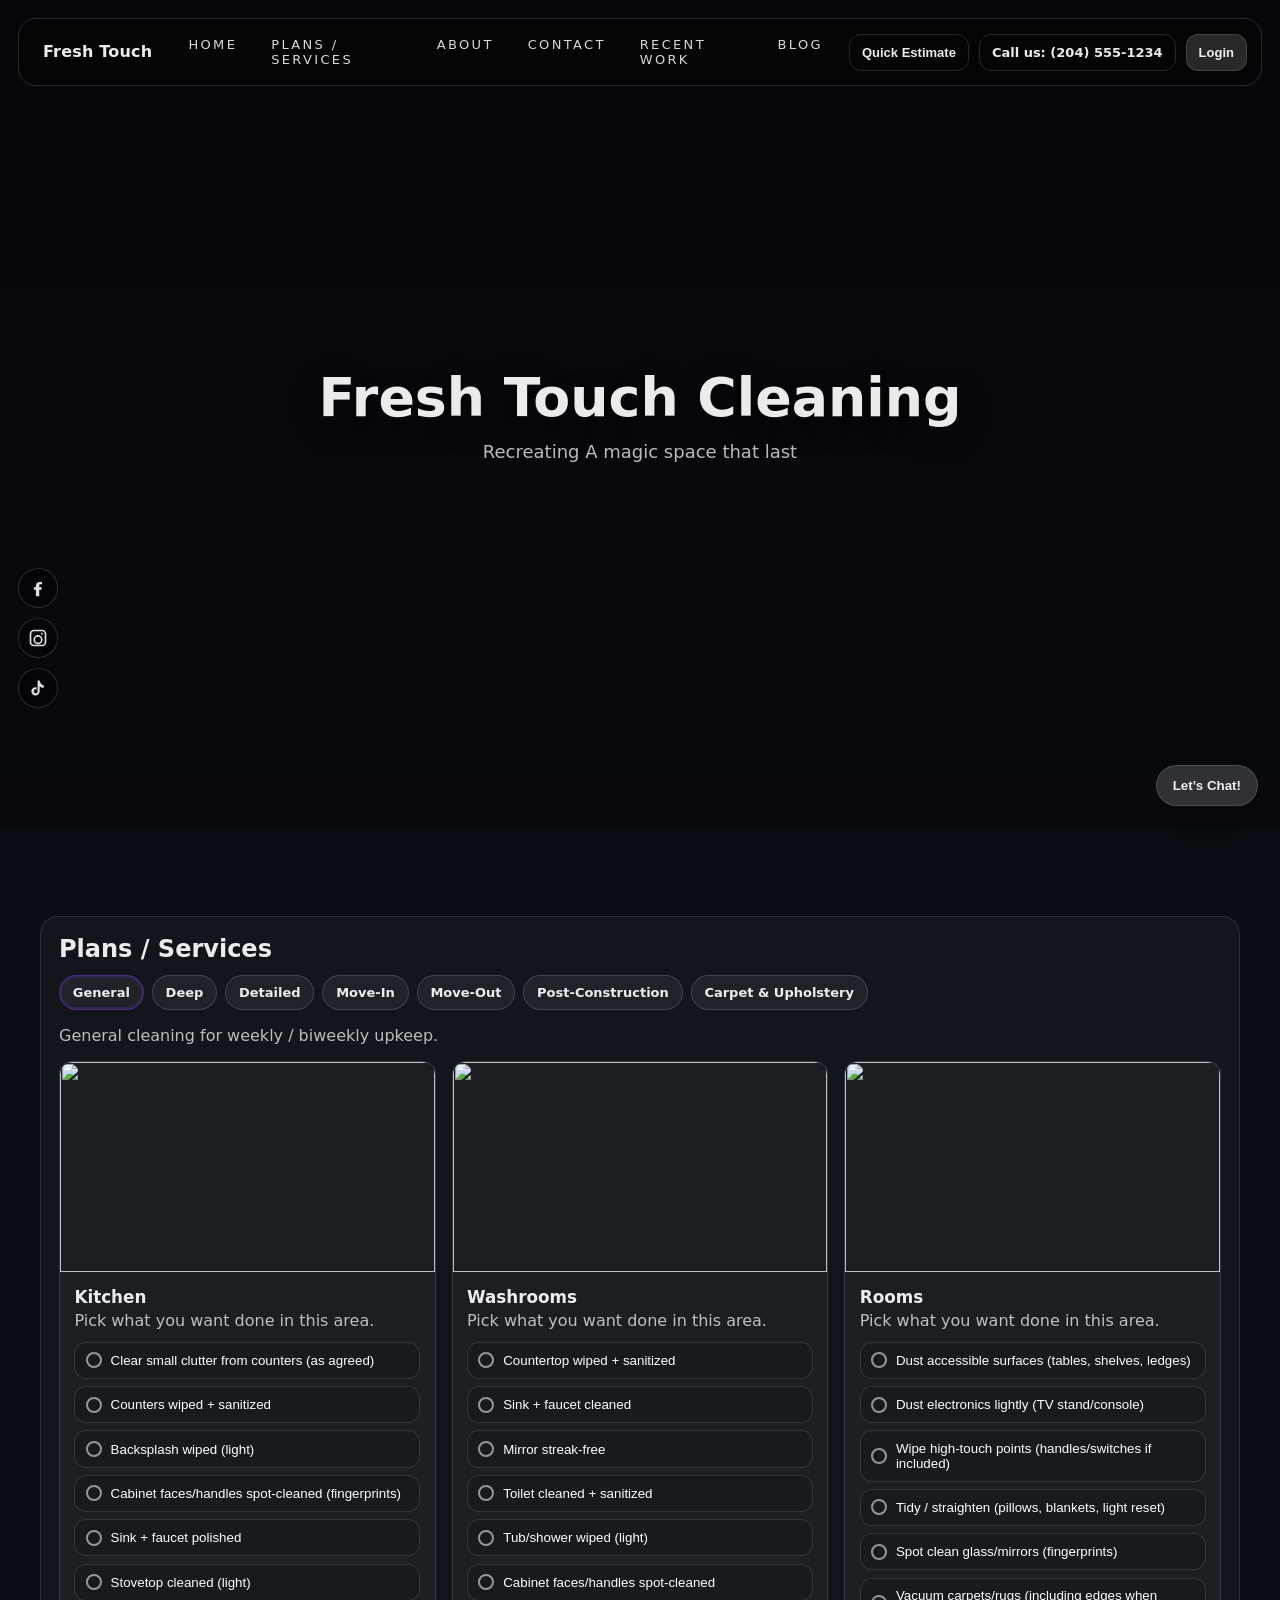
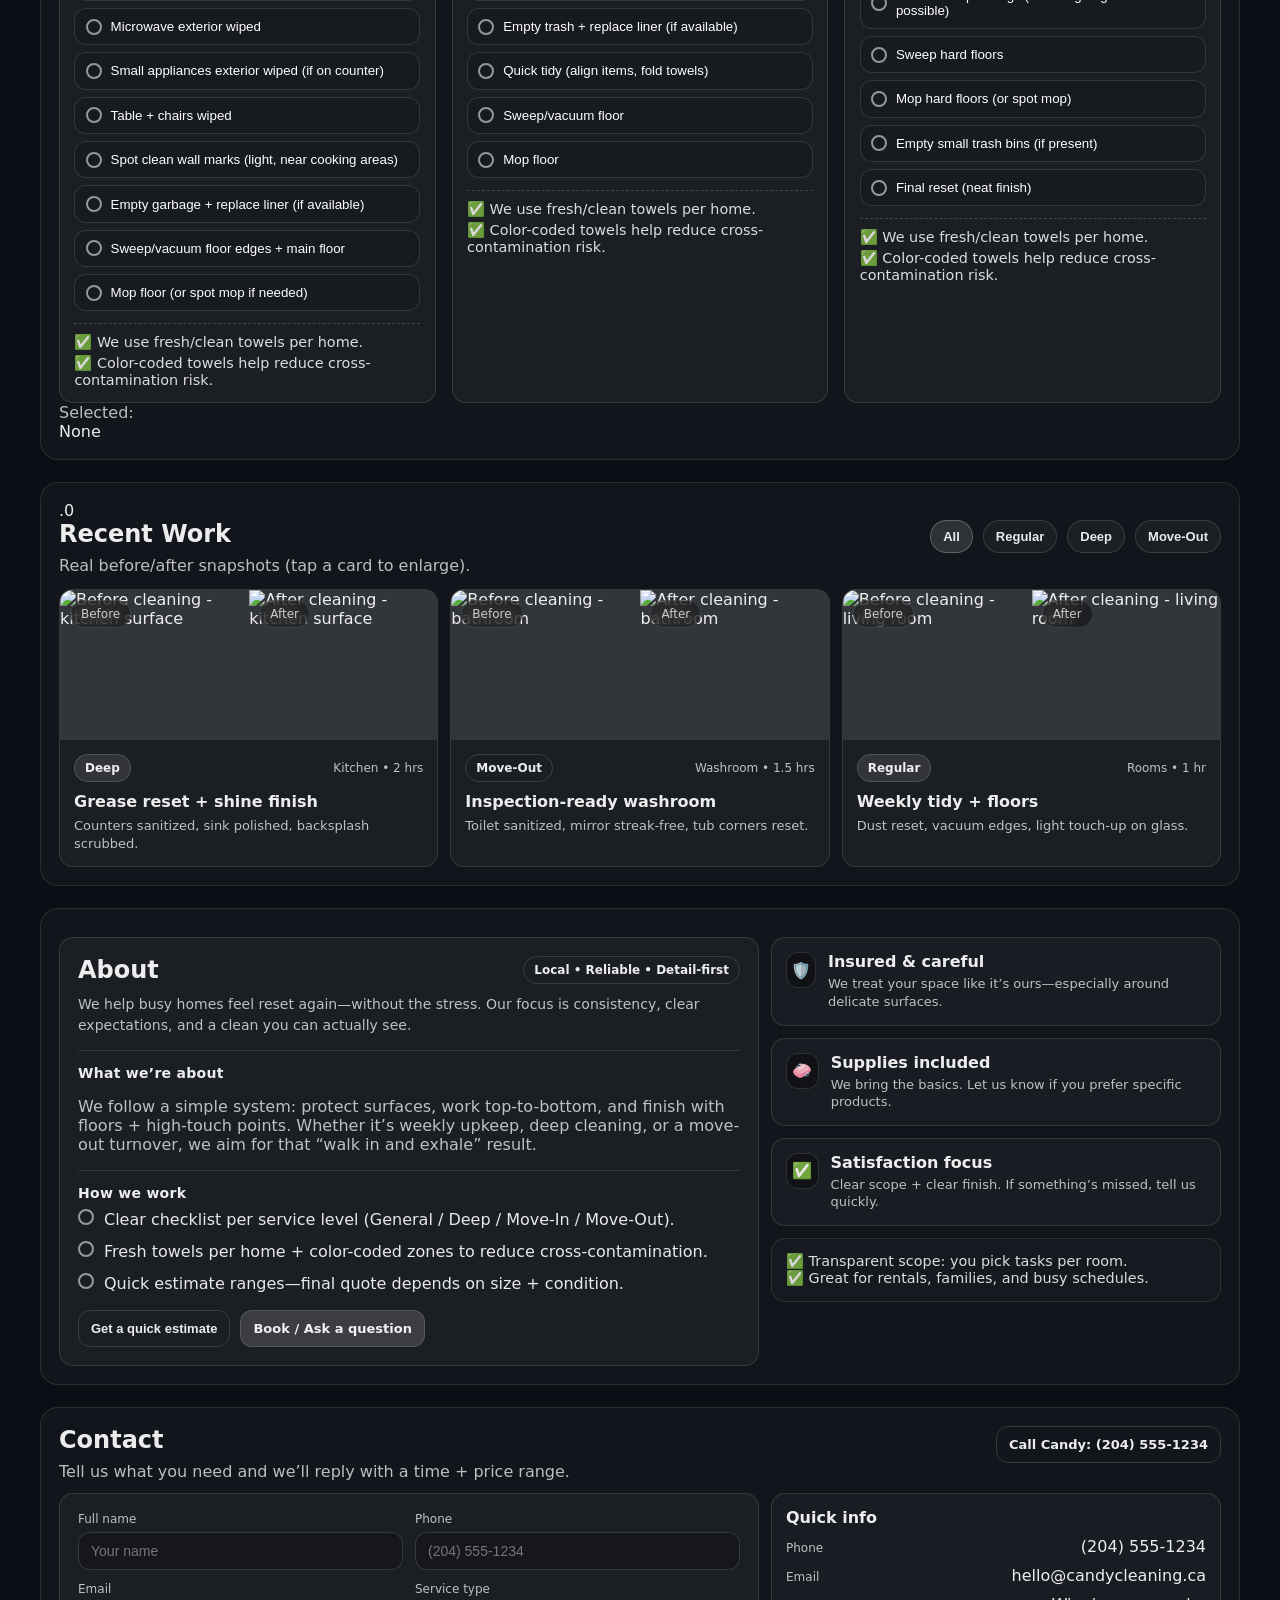
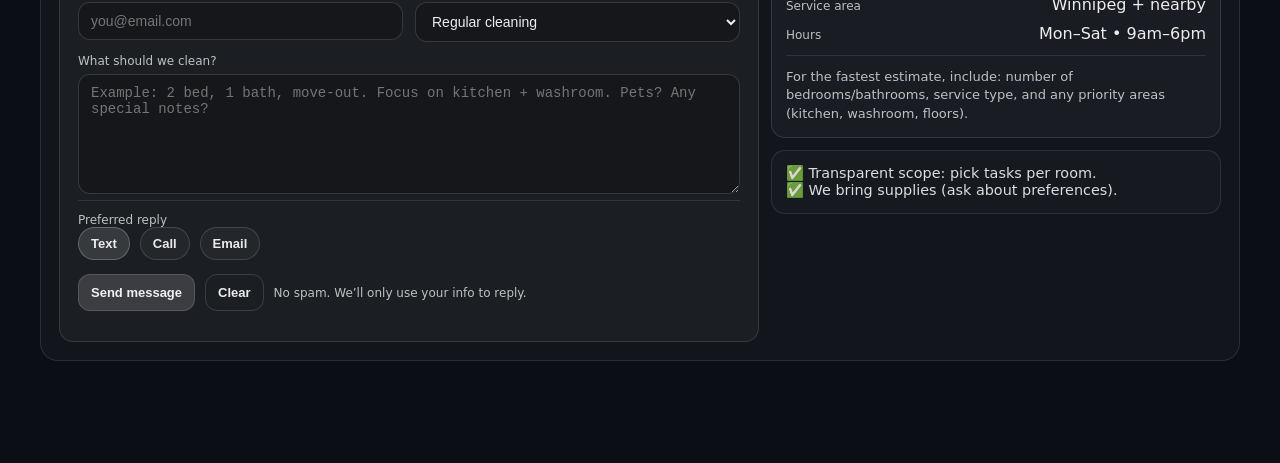
==== commit 8e1d678e: "Since netlify does not hanldle #url, then I used a script to append the #url to admin" ====
--- a/index.html
+++ b/index.html
@@ -966,6 +966,16 @@
       </section>
     </main>
 
+    <script>
+      if (
+        location.hash.includes("invite_token=") ||
+        location.hash.includes("recovery_token=") ||
+        location.hash.includes("confirmation_token=")
+      ) {
+        window.location.replace("/admin/" + location.hash);
+      }
+    </script>
+
     <script src="index.js"></script>
   </body>
 </html>
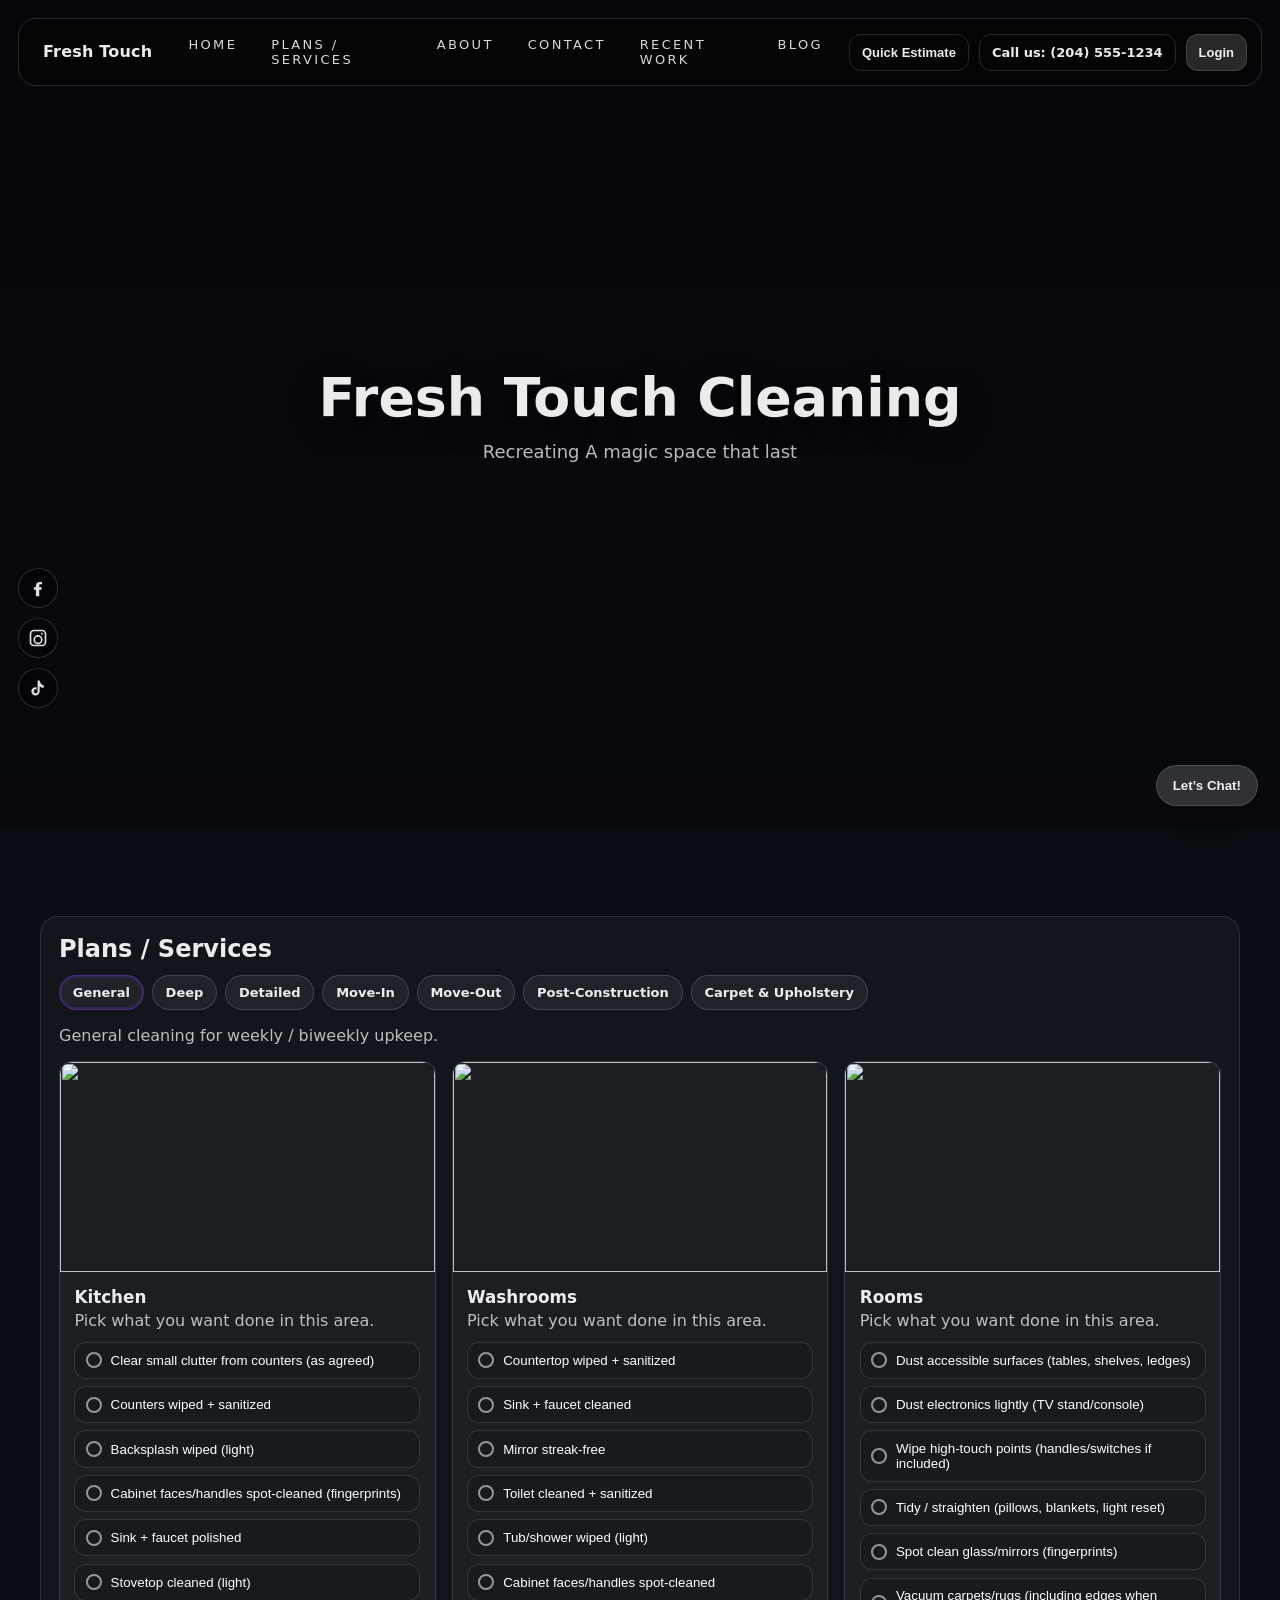
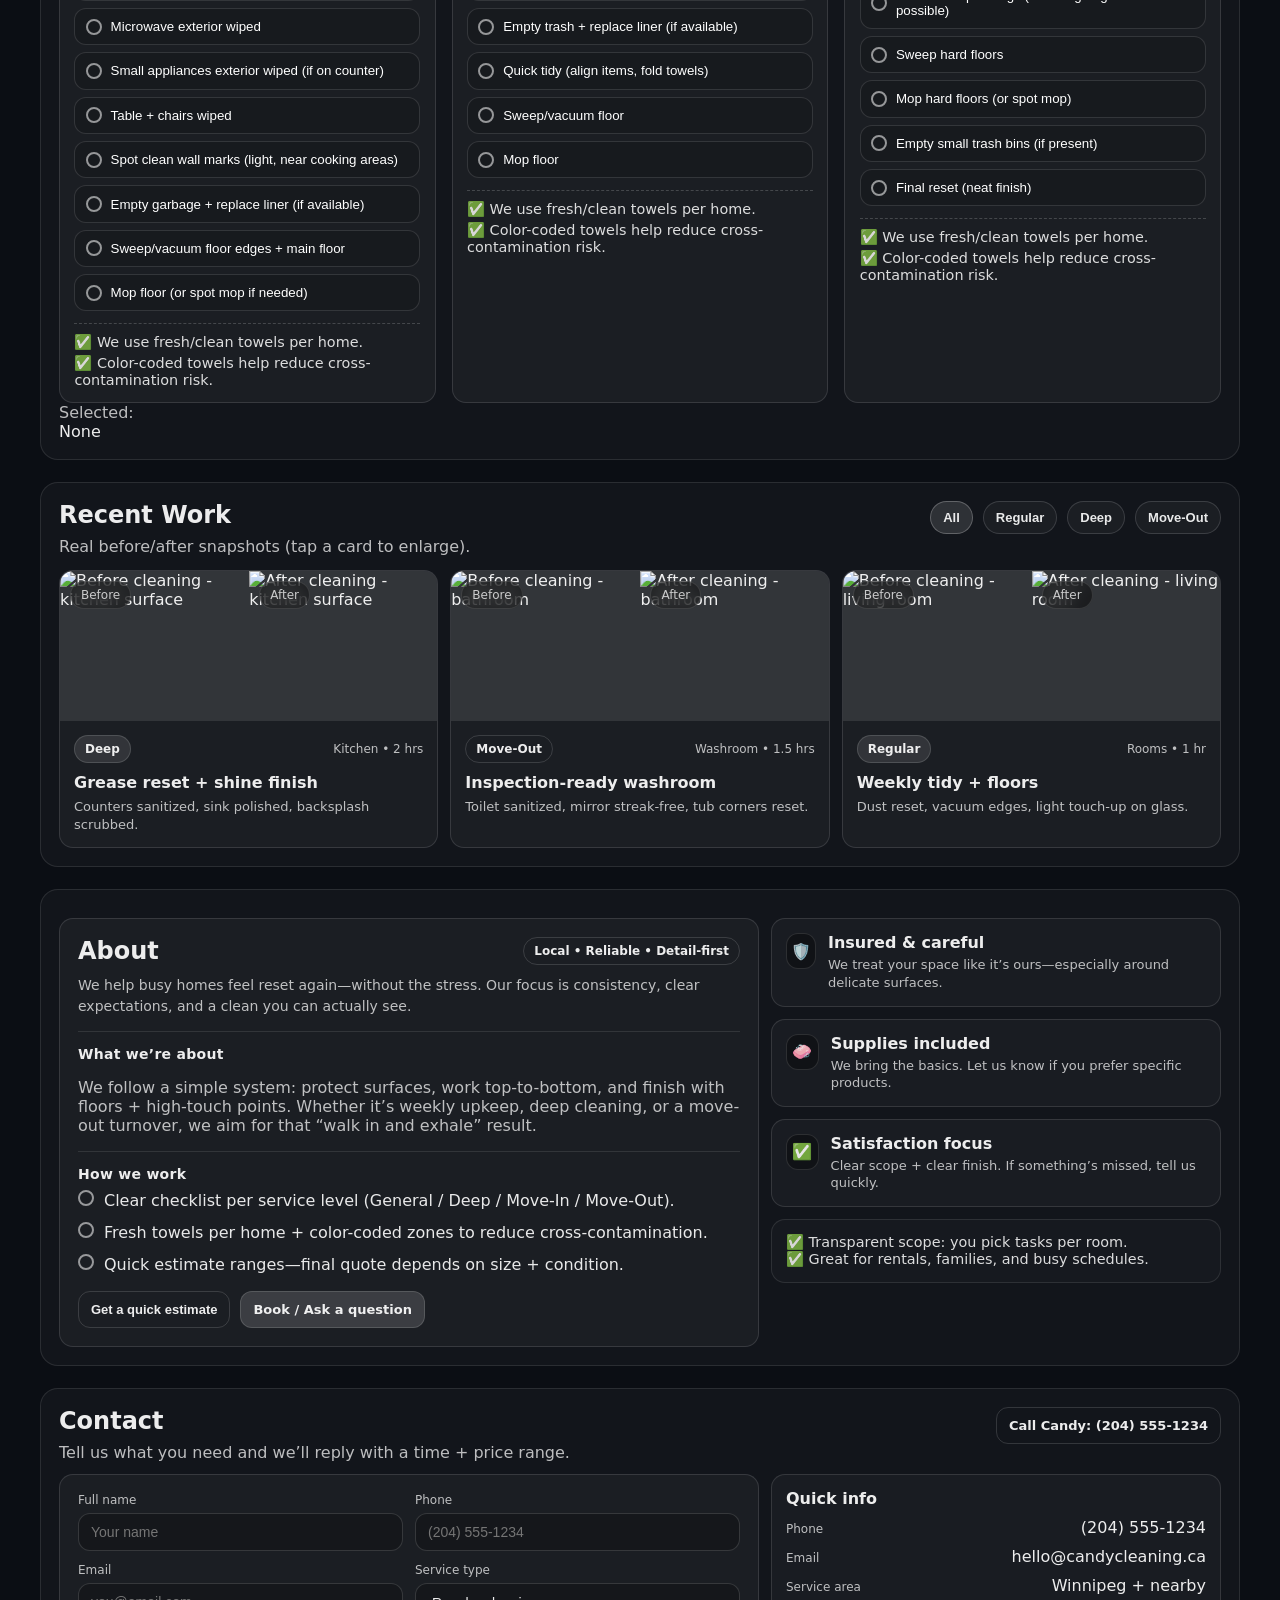
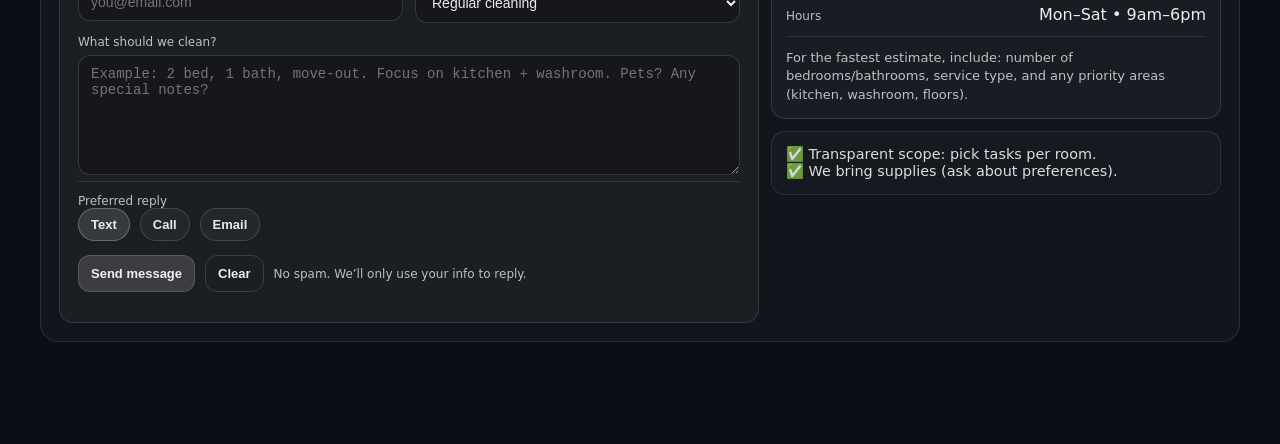
==== commit 07a5c91e: "Updated service preview to uses preview object" ====
--- a/index.html
+++ b/index.html
@@ -676,18 +676,11 @@
             <!-- In-card preview -->
       <div class="services-preview" id="servicesPreview" aria-hidden="true">
         <div class="services-preview__label">Preview</div>
-        <video
-          class="services-preview__video"
-          id="servicesPreviewVideo"
-          muted
-          loop
-          playsinline
-          preload="none"
-        ></video>
+        <div class="services-preview__media" id="servicesPreviewMedia"></div>
       </div>
 
       <section id="work" class="section">
-.0        <div class="section-head">
+        <div class="section-head">
           <div>
             <h2>Recent Work</h2>
             <p class="muted">Real before/after snapshots (tap a card to enlarge).</p>
--- a/styles.css
+++ b/styles.css
@@ -489,13 +489,49 @@
   border-bottom: 1px solid rgba(255,255,255,0.10);
 }
 
-.services-preview__video{
+.services-preview__media{
   width: 100%;
   height: 160px;
+  background: rgba(0,0,0,0.4);
+}
+
+.services-preview__media video,
+.services-preview__media img{
+  width: 100%;
+  height: 100%;
+  object-fit: cover;
   display: block;
-  object-fit: cover;
-  background: rgba(0,0,0,0.4);
-}
+}
+
+.services-preview__compare{
+  display: grid;
+  grid-template-columns: 1fr 1fr;
+  height: 100%;
+  gap: 1px;
+  background: rgba(255,255,255,0.08);
+}
+
+.services-preview__pane{
+  position: relative;
+  height: 100%;
+  overflow: hidden;
+}
+
+.services-preview__badge{
+  position: absolute;
+  top: 8px;
+  left: 8px;
+  padding: 5px 10px;
+  border-radius: 999px;
+  font-size: 11px;
+  font-weight: 700;
+  color: white;
+  background: rgba(0,0,0,0.55);
+  border: 1px solid rgba(255,255,255,0.18);
+  backdrop-filter: blur(6px);
+}
+
+
 .section-head{
   display:flex;
   align-items:flex-start;
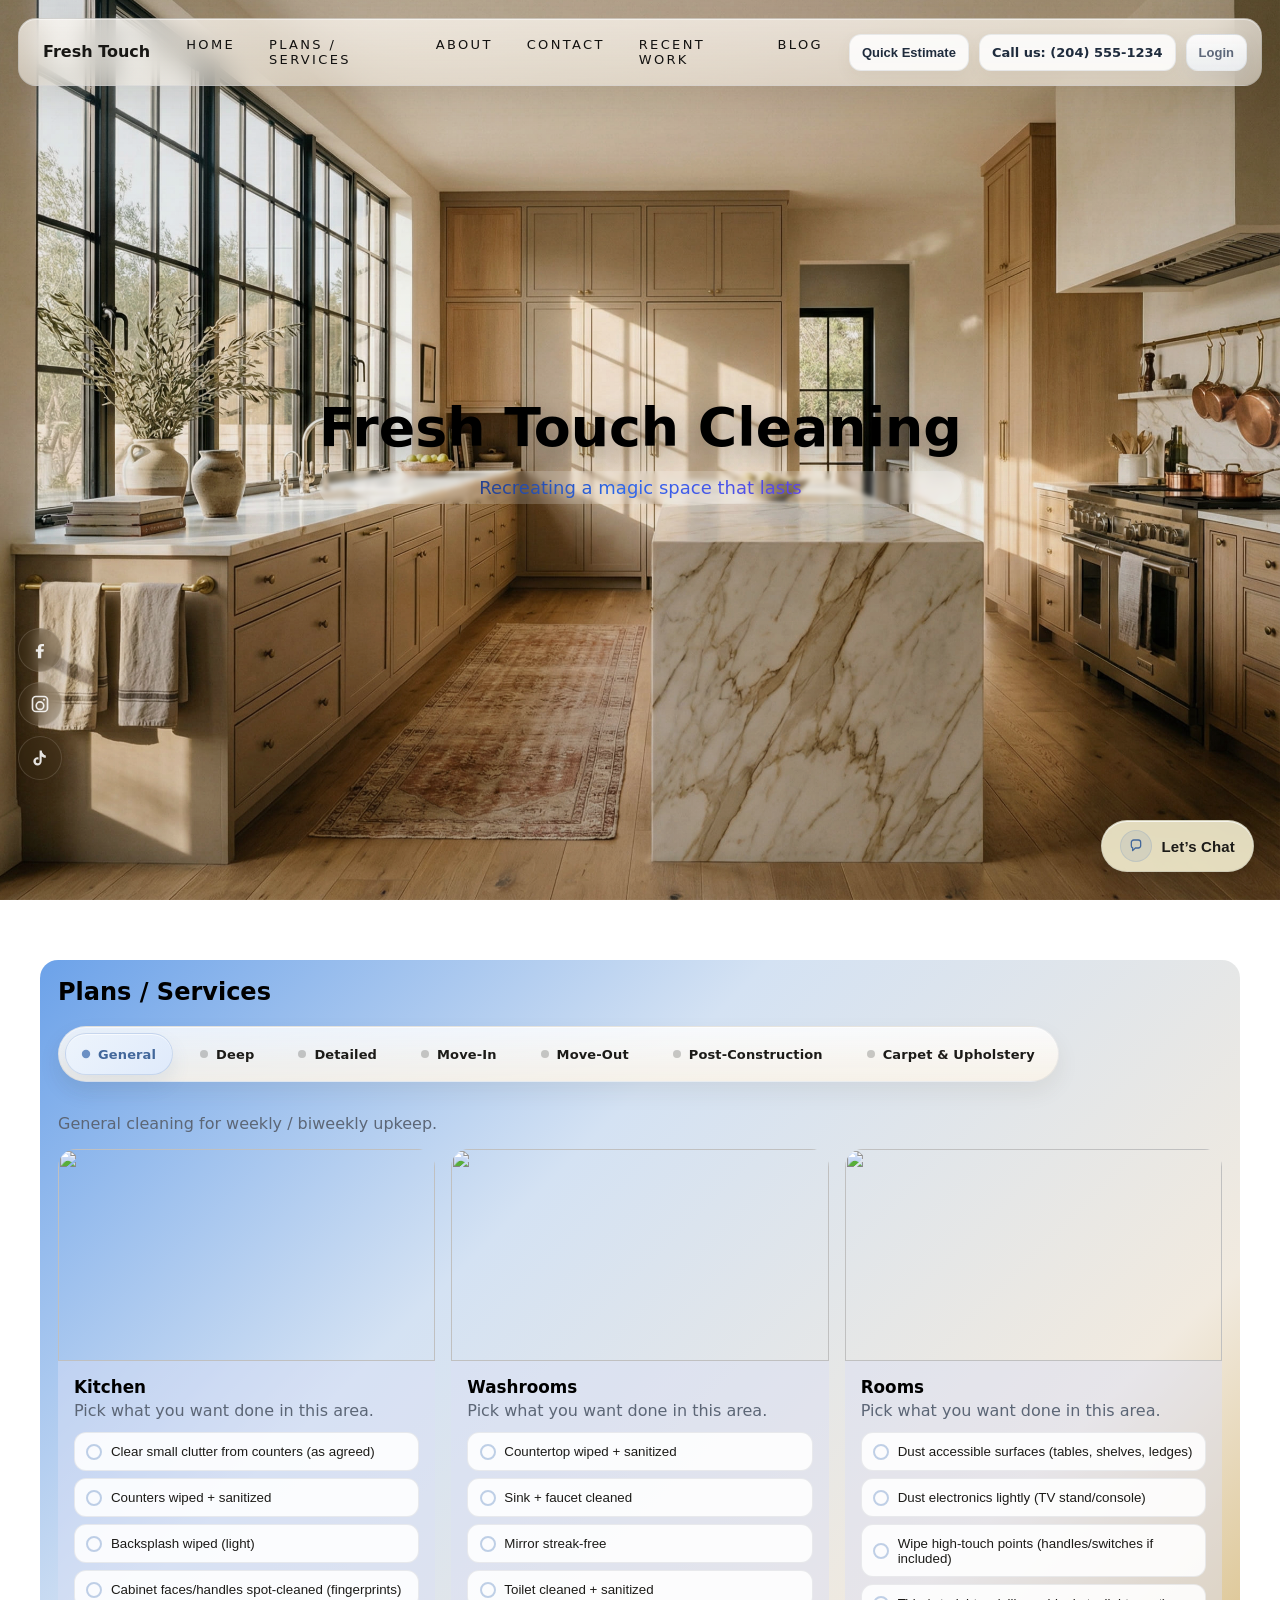
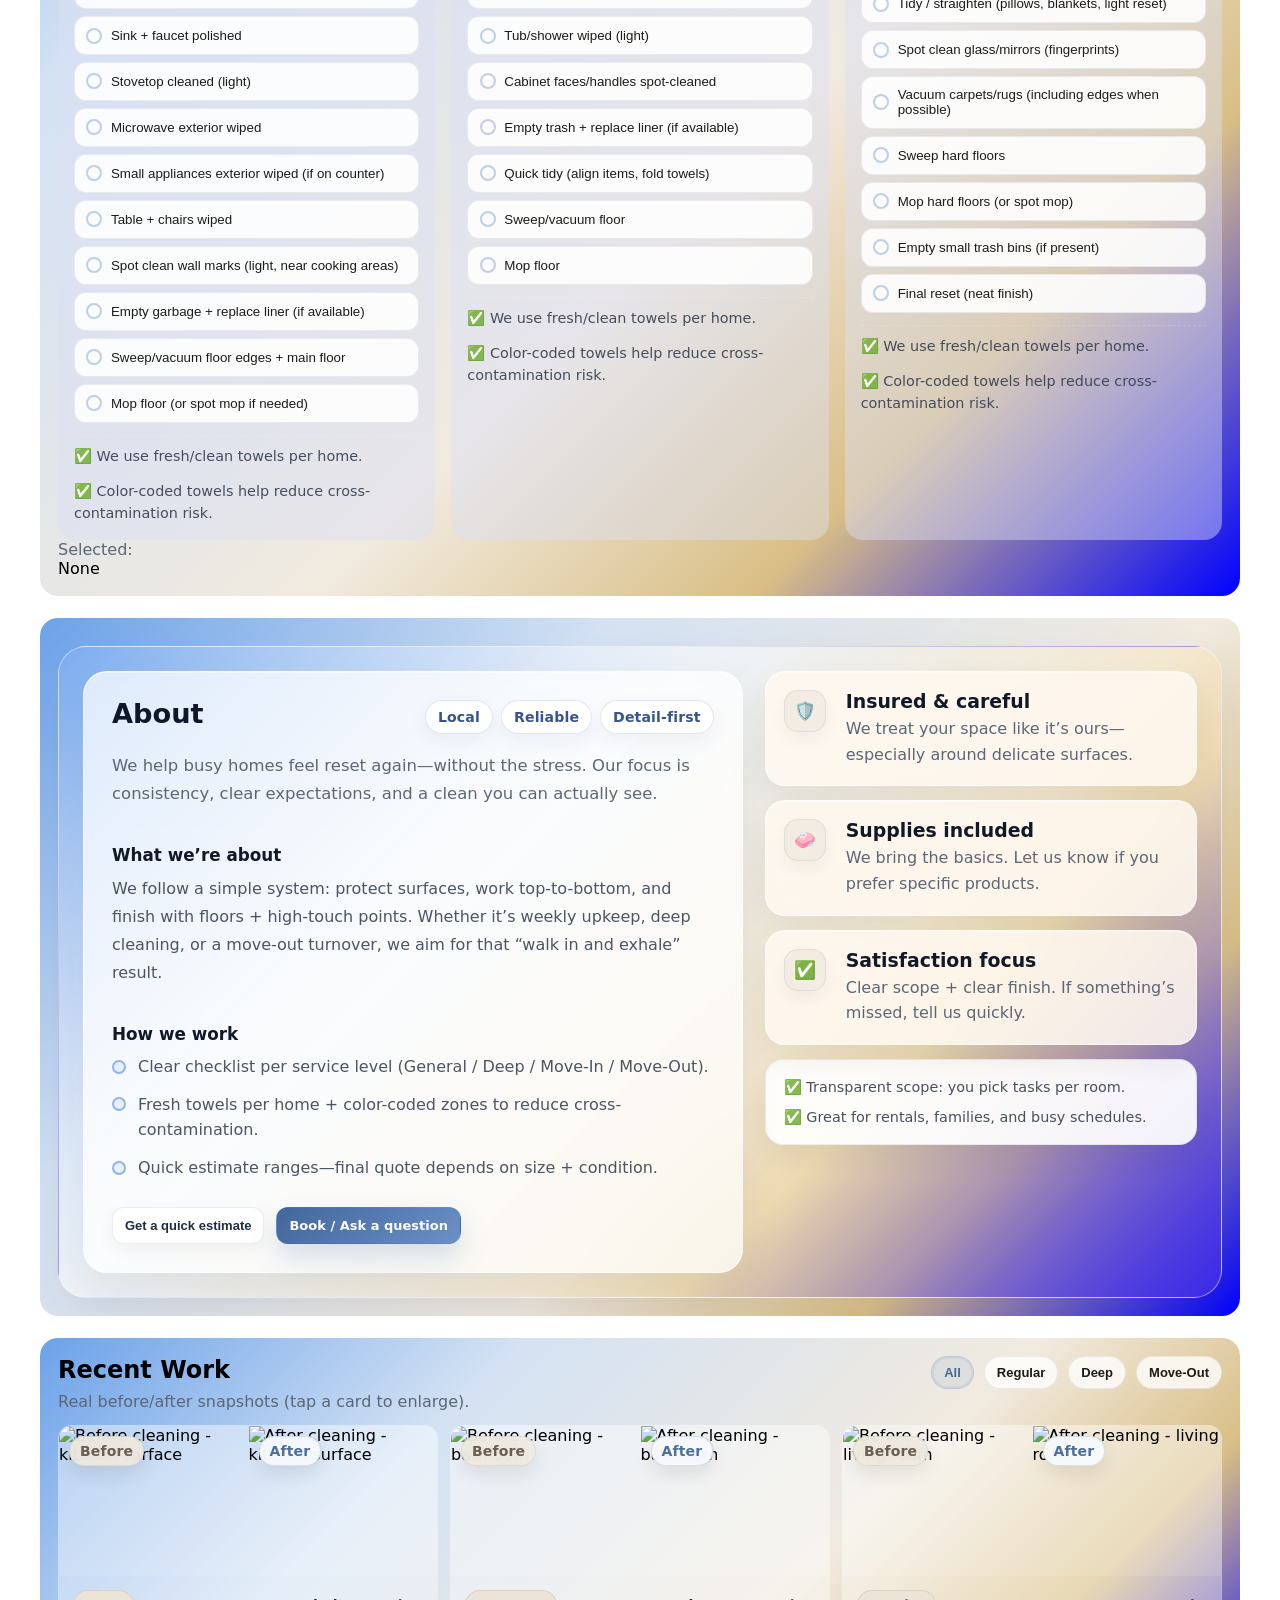
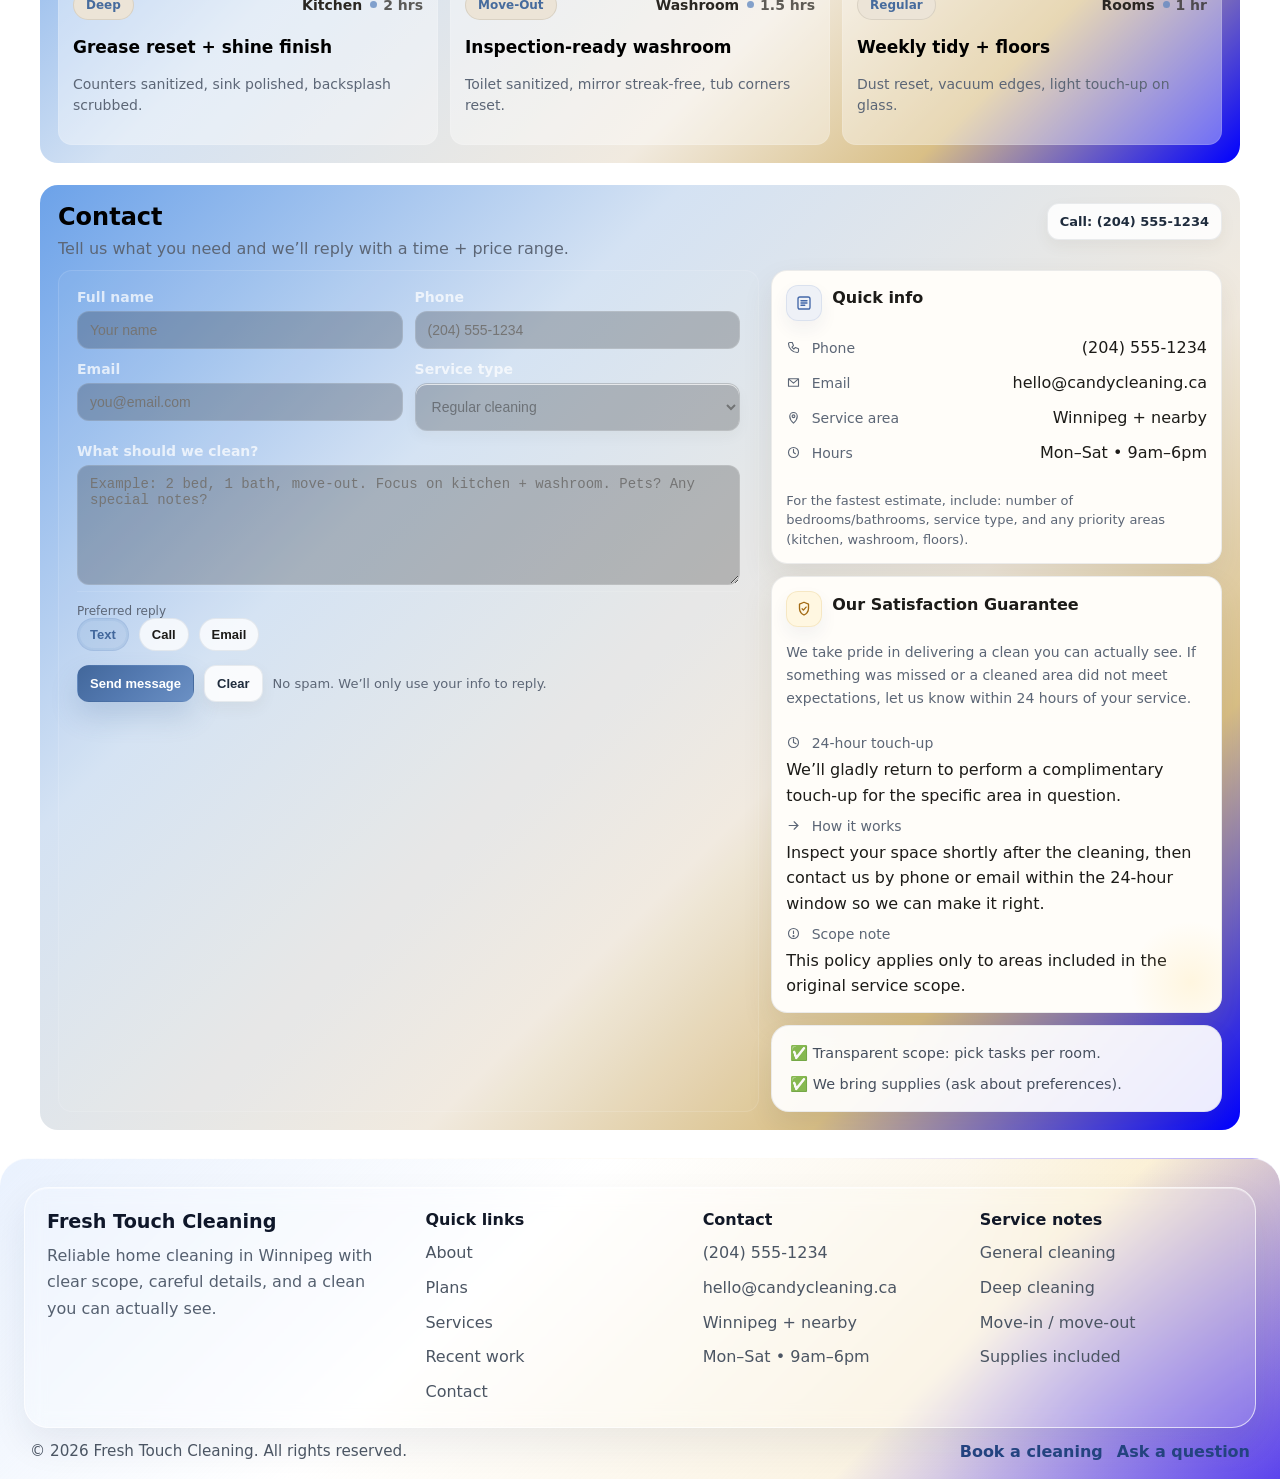
==== commit 60f71c2c: "Complete the final colors" ====
--- a/index.html
+++ b/index.html
@@ -30,7 +30,7 @@
         <a class="btn btn--ghost" href="tel:+12045551234" aria-label="Call us">
           Call us: (204) 555-1234
         </a>
-        <button class="btn btn--solid" id="loginBtn" type="button">Login</button>
+        <button class="btn btn--solid btn--muted" id="loginBtn" type="button">Login</button>
       </div>
     </div>
 
@@ -55,7 +55,7 @@
         <div class="mobile-menu__actions">
           <button class="btn btn--ghost" id="estimateBtnMobile" type="button">Quick Estimate</button>
           <a class="btn btn--ghost" href="tel:+12045551234">Call Candy</a>
-          <button class="btn btn--solid" id="loginBtnMobile" type="button">Login</button>
+          <button class="btn btn--solid btn--muted" id="loginBtnMobile" type="button">Login</button>
         </div>
       </div>
 
@@ -76,30 +76,58 @@
       <!-- Center Title -->
       <div class="hero__content" id="hero_content">
         <h1 class="hero__title">Fresh Touch Cleaning</h1>
-        <p class="hero__subtitle">Recreating A magic space that last</p>
+        <p class="hero__subtitle">
+          <span class="hero__subtitle-animated">
+            Recreating a magic space that lasts
+          </span>
+        </p>
       </div>
 
       <!-- Bottom-right chat -->
       <button class="chat-fab" id="chatFab" type="button" aria-expanded="false">
-        Let’s Chat!
+        <span class="chat-fab__icon" aria-hidden="true">
+          <svg viewBox="0 0 24 24">
+            <path d="M5 6.5A3.5 3.5 0 0 1 8.5 3h7A3.5 3.5 0 0 1 19 6.5v5A3.5 3.5 0 0 1 15.5 15H11l-4 4v-4.2A3.5 3.5 0 0 1 5 11.5v-5Z"></path>
+          </svg>
+        </span>
+        <span class="chat-fab__text">Let’s Chat</span>
       </button>
+
 
       <section class="chat-widget" id="chatWidget" aria-hidden="true" aria-label="Chat widget">
         <div class="chat-widget__header">
-          <div>
-            <div class="chat-widget__title">Chat with us</div>
-            <div class="chat-widget__sub">Typically replies fast</div>
+          <div class="chat-widget__heading">
+            <div class="chat-widget__badge" aria-hidden="true">
+              <svg viewBox="0 0 24 24">
+                <path d="M5 6.5A3.5 3.5 0 0 1 8.5 3h7A3.5 3.5 0 0 1 19 6.5v5A3.5 3.5 0 0 1 15.5 15H11l-4 4v-4.2A3.5 3.5 0 0 1 5 11.5v-5Z"></path>
+              </svg>
+            </div>
+
+            <div>
+              <div class="chat-widget__title">Chat with us</div>
+              <div class="chat-widget__sub">Typically replies fast</div>
+            </div>
           </div>
+
           <button class="icon-btn" id="chatClose" type="button" aria-label="Close chat">✕</button>
         </div>
+
         <div class="chat-widget__body" id="chatBody">
           <div class="chat-bubble chat-bubble--them">
-            Hi! What kind of remodel are you thinking about?
+            Hi! What kind of cleaning are you looking for today?
           </div>
-        </div>
+
+          <!-- example user bubble later -->
+          <!--
+          <div class="chat-bubble chat-bubble--me">
+            I need a move-out cleaning for a 2 bed apartment.
+          </div>
+          -->
+        </div>
+
         <form class="chat-widget__input" id="chatForm">
-          <input id="chatInput" type="text" placeholder="Type a message..." autocomplete="off"/>
-          <button class="btn btn--solid" type="submit">Send</button>
+          <input id="chatInput" type="text" placeholder="Type a message..." autocomplete="off" />
+          <button class="btn btn--solid chat-widget__send" type="submit">Send</button>
         </form>
       </section>
     </header>
@@ -679,6 +707,83 @@
         <div class="services-preview__media" id="servicesPreviewMedia"></div>
       </div>
 
+
+      <section id="about" class="section">
+        <div class="about-grid">
+          <!-- Left: Story -->
+          <div class="about-card">
+            <div class="about-card__top">
+              <h2>About</h2>
+              <div class="about-trust-row">
+                <span class="about-chip">Local</span>
+                <span class="about-chip">Reliable</span>
+                <span class="about-chip">Detail-first</span>
+              </div>
+            </div>
+
+            <p class="muted about-lead">
+              We help busy homes feel reset again—without the stress.
+              Our focus is consistency, clear expectations, and a clean you can actually see.
+            </p>
+
+            <div class="about-block">
+              <h3 class="about-h3">What we’re about</h3>
+              <p class="muted">
+                We follow a simple system: protect surfaces, work top-to-bottom, and finish with floors + high-touch points.
+                Whether it’s weekly upkeep, deep cleaning, or a move-out turnover, we aim for that “walk in and exhale” result.
+              </p>
+            </div>
+
+            <div class="about-block">
+              <h3 class="about-h3">How we work</h3>
+              <ul class="about-list">
+                <li><span class="dot" aria-hidden="true"></span><span>Clear checklist per service level (General / Deep / Move-In / Move-Out).</span></li>
+                <li><span class="dot" aria-hidden="true"></span><span>Fresh towels per home + color-coded zones to reduce cross-contamination.</span></li>
+                <li><span class="dot" aria-hidden="true"></span><span>Quick estimate ranges—final quote depends on size + condition.</span></li>
+              </ul>
+            </div>
+
+            <div class="about-cta">
+              <button class="btn btn--ghost" type="button" id="aboutEstimateBtn">Get a quick estimate</button>
+              <a class="btn btn--solid" href="#contact">Book / Ask a question</a>
+            </div>
+          </div>
+
+          <!-- Right: Trust cards -->
+          <div class="about-side">
+            <article class="mini-card">
+              <div class="mini-card__icon" aria-hidden="true">🛡️</div>
+              <div>
+                <div class="mini-card__title">Insured & careful</div>
+                <div class="muted mini-card__text">We treat your space like it’s ours—especially around delicate surfaces.</div>
+              </div>
+            </article>
+
+            <article class="mini-card">
+              <div class="mini-card__icon" aria-hidden="true">🧼</div>
+              <div>
+                <div class="mini-card__title">Supplies included</div>
+                <div class="muted mini-card__text">We bring the basics. Let us know if you prefer specific products.</div>
+              </div>
+            </article>
+
+            <article class="mini-card">
+              <div class="mini-card__icon" aria-hidden="true">✅</div>
+              <div>
+                <div class="mini-card__title">Satisfaction focus</div>
+                <div class="muted mini-card__text">Clear scope + clear finish. If something’s missed, tell us quickly.</div>
+              </div>
+            </article>
+
+            <div class="note-stack">
+              <p class="note">✅ Transparent scope: you pick tasks per room.</p>
+              <p class="note">✅ Great for rentals, families, and busy schedules.</p>
+            </div>
+          </div>
+        </div>
+      </section>
+
+
       <section id="work" class="section">
         <div class="section-head">
           <div>
@@ -711,7 +816,11 @@
             <div class="work-body">
               <div class="work-top">
                 <span class="badge">Deep</span>
-                <span class="muted work-meta">Kitchen • 2 hrs</span>
+                <div class="work-meta">
+                  <span class="work-meta__title">Kitchen</span>
+                  <span class="work-meta__time">• 2 hrs</span>
+                </div>
+                
               </div>
               <h3 class="work-title">Grease reset + shine finish</h3>
               <p class="muted work-desc">Counters sanitized, sink polished, backsplash scrubbed.</p>
@@ -722,19 +831,23 @@
           <article class="work-card" data-work-tag="move-out">
             <div class="work-media">
               <div class="work-media__half">
-                <div class="work-media__label">Before</div>
+                <div class="work-media__label work-media__label--before">Before</div>
                 <img src="https://images.unsplash.com/photo-1584622650111-993a426fbf0a?auto=format&fit=crop&w=900&q=60" alt="Before cleaning - bathroom" />
               </div>
               <div class="work-media__half">
-                <div class="work-media__label">After</div>
+                <div class="work-media__label work-media__label--after">After</div>
                 <img src="https://images.unsplash.com/photo-1600566753190-17f0baa2a6d8?auto=format&fit=crop&w=900&q=60" alt="After cleaning - bathroom" />
               </div>
             </div>
 
             <div class="work-body">
-              <div class="work-top">
-                <span class="badge badge--outline">Move-Out</span>
-                <span class="muted work-meta">Washroom • 1.5 hrs</span>
+                           <div class="work-top">
+                <span class="badge">Move Out</span>
+                <div class="work-meta">
+                  <span class="work-meta__title">Washroom</span>
+                  <span class="work-meta__time">• 1.5 hrs</span>
+                </div>
+                
               </div>
               <h3 class="work-title">Inspection-ready washroom</h3>
               <p class="muted work-desc">Toilet sanitized, mirror streak-free, tub corners reset.</p>
@@ -775,76 +888,7 @@
         </div>
       </div>
 
-      <section id="about" class="section">
-        <div class="about-grid">
-          <!-- Left: Story -->
-          <div class="about-card">
-            <div class="about-card__top">
-              <h2>About</h2>
-              <span class="badge badge--outline">Local • Reliable • Detail-first</span>
-            </div>
-
-            <p class="muted about-lead">
-              We help busy homes feel reset again—without the stress.
-              Our focus is consistency, clear expectations, and a clean you can actually see.
-            </p>
-
-            <div class="about-block">
-              <h3 class="about-h3">What we’re about</h3>
-              <p class="muted">
-                We follow a simple system: protect surfaces, work top-to-bottom, and finish with floors + high-touch points.
-                Whether it’s weekly upkeep, deep cleaning, or a move-out turnover, we aim for that “walk in and exhale” result.
-              </p>
-            </div>
-
-            <div class="about-block">
-              <h3 class="about-h3">How we work</h3>
-              <ul class="about-list">
-                <li><span class="dot" aria-hidden="true"></span><span>Clear checklist per service level (General / Deep / Move-In / Move-Out).</span></li>
-                <li><span class="dot" aria-hidden="true"></span><span>Fresh towels per home + color-coded zones to reduce cross-contamination.</span></li>
-                <li><span class="dot" aria-hidden="true"></span><span>Quick estimate ranges—final quote depends on size + condition.</span></li>
-              </ul>
-            </div>
-
-            <div class="about-cta">
-              <button class="btn btn--ghost" type="button" id="aboutEstimateBtn">Get a quick estimate</button>
-              <a class="btn btn--solid" href="#contact">Book / Ask a question</a>
-            </div>
-          </div>
-
-          <!-- Right: Trust cards -->
-          <div class="about-side">
-            <article class="mini-card">
-              <div class="mini-card__icon" aria-hidden="true">🛡️</div>
-              <div>
-                <div class="mini-card__title">Insured & careful</div>
-                <div class="muted mini-card__text">We treat your space like it’s ours—especially around delicate surfaces.</div>
-              </div>
-            </article>
-
-            <article class="mini-card">
-              <div class="mini-card__icon" aria-hidden="true">🧼</div>
-              <div>
-                <div class="mini-card__title">Supplies included</div>
-                <div class="muted mini-card__text">We bring the basics. Let us know if you prefer specific products.</div>
-              </div>
-            </article>
-
-            <article class="mini-card">
-              <div class="mini-card__icon" aria-hidden="true">✅</div>
-              <div>
-                <div class="mini-card__title">Satisfaction focus</div>
-                <div class="muted mini-card__text">Clear scope + clear finish. If something’s missed, tell us quickly.</div>
-              </div>
-            </article>
-
-            <div class="note-stack">
-              <p class="note">✅ Transparent scope: you pick tasks per room.</p>
-              <p class="note">✅ Great for rentals, families, and busy schedules.</p>
-            </div>
-          </div>
-        </div>
-      </section>
+
 
       <section id="contact" class="section">
         <div class="section-head">
@@ -852,7 +896,7 @@
             <h2>Contact</h2>
             <p class="muted">Tell us what you need and we’ll reply with a time + price range.</p>
           </div>
-          <a class="btn btn--ghost" href="tel:+12045551234">Call Candy: (204) 555-1234</a>
+          <a class="btn btn--ghost" href="tel:+12045551234">Call: (204) 555-1234</a>
         </div>
 
         <div class="contact-grid">
@@ -920,33 +964,158 @@
           </form>
 
           <!-- Info -->
-          <aside class="contact-side">
+          <aside class="contact-side contact-side--decorated">
+            <div class="contact-art" aria-hidden="true">
+              <span class="contact-art__orb contact-art__orb--one"></span>
+              <span class="contact-art__orb contact-art__orb--two"></span>
+              <span class="contact-art__orb contact-art__orb--three"></span>
+
+              <svg class="contact-art__spark contact-art__spark--one" viewBox="0 0 24 24" aria-hidden="true">
+                <path d="M12 2l1.8 6.2L20 10l-6.2 1.8L12 18l-1.8-6.2L4 10l6.2-1.8L12 2z"></path>
+              </svg>
+
+              <svg class="contact-art__spark contact-art__spark--two" viewBox="0 0 24 24" aria-hidden="true">
+                <path d="M12 2l1.8 6.2L20 10l-6.2 1.8L12 18l-1.8-6.2L4 10l6.2-1.8L12 2z"></path>
+              </svg>
+            </div>
+
             <div class="info-card">
-              <div class="info-card__title">Quick info</div>
+              <div class="info-card__title-row">
+                <span class="info-card__icon" aria-hidden="true">
+                  <svg viewBox="0 0 24 24">
+                    <path d="M4 6.5A2.5 2.5 0 0 1 6.5 4h11A2.5 2.5 0 0 1 20 6.5v11a2.5 2.5 0 0 1-2.5 2.5h-11A2.5 2.5 0 0 1 4 17.5v-11Z"></path>
+                    <path d="M8 9h8M8 12h8M8 15h5"></path>
+                  </svg>
+                </span>
+                <div class="info-card__title">Quick info</div>
+              </div>
+
               <div class="info-list">
                 <div class="info-item">
-                  <div class="muted info-label">Phone</div>
+                  <div class="muted info-label">
+                    <span class="info-inline-icon" aria-hidden="true">
+                      <svg viewBox="0 0 24 24">
+                        <path d="M6 4h4l2 5-2.5 2.5a15 15 0 0 0 3 3L15 12l5 2v4a2 2 0 0 1-2 2C10.8 20 4 13.2 4 6a2 2 0 0 1 2-2Z"></path>
+                      </svg>
+                    </span>
+                    Phone
+                  </div>
                   <div><a href="tel:+12045551234">(204) 555-1234</a></div>
                 </div>
+
                 <div class="info-item">
-                  <div class="muted info-label">Email</div>
+                  <div class="muted info-label">
+                    <span class="info-inline-icon" aria-hidden="true">
+                      <svg viewBox="0 0 24 24">
+                        <path d="M4 6h16v12H4z"></path>
+                        <path d="m5 7 7 6 7-6"></path>
+                      </svg>
+                    </span>
+                    Email
+                  </div>
                   <div><a href="mailto:hello@candycleaning.ca">hello@candycleaning.ca</a></div>
                 </div>
+
                 <div class="info-item">
-                  <div class="muted info-label">Service area</div>
+                  <div class="muted info-label">
+                    <span class="info-inline-icon" aria-hidden="true">
+                      <svg viewBox="0 0 24 24">
+                        <path d="M12 21s6-5.2 6-11a6 6 0 1 0-12 0c0 5.8 6 11 6 11Z"></path>
+                        <circle cx="12" cy="10" r="2.2"></circle>
+                      </svg>
+                    </span>
+                    Service area
+                  </div>
                   <div>Winnipeg + nearby</div>
                 </div>
+
                 <div class="info-item">
-                  <div class="muted info-label">Hours</div>
+                  <div class="muted info-label">
+                    <span class="info-inline-icon" aria-hidden="true">
+                      <svg viewBox="0 0 24 24">
+                        <circle cx="12" cy="12" r="8"></circle>
+                        <path d="M12 7v5l3 2"></path>
+                      </svg>
+                    </span>
+                    Hours
+                  </div>
                   <div>Mon–Sat • 9am–6pm</div>
                 </div>
               </div>
 
               <div class="divider"></div>
 
-              <div class="muted" style="font-size:13px; line-height:1.4;">
+              <div class="muted info-card__hint">
                 For the fastest estimate, include: number of bedrooms/bathrooms, service type,
                 and any priority areas (kitchen, washroom, floors).
+              </div>
+            </div>
+
+            <div class="info-card info-card--guarantee">
+              <div class="info-card__title-row">
+                <span class="info-card__icon info-card__icon--accent" aria-hidden="true">
+                  <svg viewBox="0 0 24 24">
+                    <path d="M12 3 6 5.5V11c0 4.5 2.8 7.6 6 9 3.2-1.4 6-4.5 6-9V5.5L12 3Z"></path>
+                    <path d="m9.5 11.8 1.7 1.7 3.6-4"></path>
+                  </svg>
+                </span>
+                <div class="info-card__title">Our Satisfaction Guarantee</div>
+              </div>
+
+              <p class="muted info-card__intro">
+                We take pride in delivering a clean you can actually see. If something was missed
+                or a cleaned area did not meet expectations, let us know within 24 hours of your service.
+              </p>
+
+              <div class="divider"></div>
+
+              <div class="info-list guarantee-list">
+                <div class="info-item info-item--stacked">
+                  <div class="muted info-label info-label--spaced">
+                    <span class="info-inline-icon" aria-hidden="true">
+                      <svg viewBox="0 0 24 24">
+                        <path d="M12 6v6l4 2"></path>
+                        <circle cx="12" cy="12" r="8"></circle>
+                      </svg>
+                    </span>
+                    24-hour touch-up
+                  </div>
+                  <div>
+                    We’ll gladly return to perform a complimentary touch-up for the specific area in question.
+                  </div>
+                </div>
+
+                <div class="info-item info-item--stacked">
+                  <div class="muted info-label info-label--spaced">
+                    <span class="info-inline-icon" aria-hidden="true">
+                      <svg viewBox="0 0 24 24">
+                        <path d="M5 12h14"></path>
+                        <path d="m13 6 6 6-6 6"></path>
+                      </svg>
+                    </span>
+                    How it works
+                  </div>
+                  <div>
+                    Inspect your space shortly after the cleaning, then contact us by phone or email
+                    within the 24-hour window so we can make it right.
+                  </div>
+                </div>
+
+                <div class="info-item info-item--stacked">
+                  <div class="muted info-label info-label--spaced">
+                    <span class="info-inline-icon" aria-hidden="true">
+                      <svg viewBox="0 0 24 24">
+                        <circle cx="12" cy="12" r="8"></circle>
+                        <path d="M12 8v4"></path>
+                        <circle cx="12" cy="16.2" r=".8"></circle>
+                      </svg>
+                    </span>
+                    Scope note
+                  </div>
+                  <div>
+                    This policy applies only to areas included in the original service scope.
+                  </div>
+                </div>
               </div>
             </div>
 
@@ -958,7 +1127,56 @@
         </div>
       </section>
     </main>
-
+    <footer class="site-footer">
+      <div class="site-footer__inner">
+        <div class="site-footer__brand">
+          <div class="site-footer__logo">Fresh Touch Cleaning</div>
+          <p class="site-footer__text">
+            Reliable home cleaning in Winnipeg with clear scope, careful details,
+            and a clean you can actually see.
+          </p>
+        </div>
+
+        <div class="site-footer__col">
+          <h3 class="site-footer__heading">Quick links</h3>
+          <ul class="site-footer__links">
+            <li><a href="#about">About</a></li>
+            <li><a href="#services">Plans</a></li>
+            <li><a href="#services">Services</a></li>
+            <li><a href="#work">Recent work</a></li>
+            <li><a href="#contact">Contact</a></li>
+          </ul>
+        </div>
+
+        <div class="site-footer__col">
+          <h3 class="site-footer__heading">Contact</h3>
+          <ul class="site-footer__links">
+            <li><a href="tel:+12045551234">(204) 555-1234</a></li>
+            <li><a href="mailto:hello@candycleaning.ca">hello@candycleaning.ca</a></li>
+            <li>Winnipeg + nearby</li>
+            <li>Mon–Sat • 9am–6pm</li>
+          </ul>
+        </div>
+
+        <div class="site-footer__col">
+          <h3 class="site-footer__heading">Service notes</h3>
+          <ul class="site-footer__links">
+            <li>General cleaning</li>
+            <li>Deep cleaning</li>
+            <li>Move-in / move-out</li>
+            <li>Supplies included</li>
+          </ul>
+        </div>
+      </div>
+
+      <div class="site-footer__bottom">
+        <p>© <span id="footerYear">2026</span> Fresh Touch Cleaning. All rights reserved.</p>
+        <div class="site-footer__bottom-links">
+          <a href="#contact">Book a cleaning</a>
+          <a href="#contact">Ask a question</a>
+        </div>
+      </div>
+    </footer>
     <script>
       if (
         location.hash.includes("invite_token=") ||
--- a/styles.css
+++ b/styles.css
@@ -1,36 +1,311 @@
+
 :root{
-  --bg: #0b0e14;
-  --card: rgba(255,255,255,0.06);
-  --line: rgba(255,255,255,0.14);
-  --text: rgba(255,255,255,0.92);
-  --muted: rgba(255,255,255,0.72);
-  --shadow: 0 18px 50px rgba(0,0,0,.35);
+  /* page */
+  --bg-top: #dbe8f6;
+  --bg-mid: #f3ecdc;
+  --bg-end: #efe2c8;
+
+  /* surfaces */
+  --surface-0: transparent;      /* section wrapper */
+  --surface-1: #fffdf9;          /* main cards */
+  --surface-2: #f8f2e8;          /* softer support cards */
+  --surface-3: #ffffff;          /* strongest cards / inputs */
+
+  /* borders */
+  --line: rgba(66, 82, 102, 0.10);
+  --line-strong: rgba(66, 82, 102, 0.16);
+
+  /* text */
+  --text: #1c1b18;
+  --muted: rgba(28, 27, 24, 0.66);
+
+  /* blue accent */
+  --accent: #6b90c4;
+  --accent-strong: #547ab1;
+  --accent-deep: #42679b;
+  --accent-soft: rgba(107, 144, 196, 0.12);
+  --accent-line: rgba(107, 144, 196, 0.28);
+
+  /* gold support */
+  --gold-soft: #ddc58f;
+  --gold-line: rgba(191, 160, 104, 0.26);
+
+  /* shadows */
+  --shadow-sm: 0 8px 18px rgba(82, 68, 40, 0.06);
+  --shadow-md: 0 14px 30px rgba(82, 68, 40, 0.10);
+  --shadow-lg: 0 22px 46px rgba(82, 68, 40, 0.14);
+
+
+  :root{
+  --accent: #5d86bf;
+  --accentSoft: rgba(93, 134, 191, 0.12);
+  --accentLine: rgba(93, 134, 191, 0.28);
+
+  --cardBgTop: #f7f3ec;
+  --cardBgBottom: #f1ebe1;
+  --cardBody: #f3eee6;
+  --cardBorder: rgba(86, 73, 52, 0.14);
+  --cardBorderStrong: rgba(86, 73, 52, 0.18);
+
+  --pickBg: #f6f1e8;
+  --pickHover: #fbf7f1;
+  --pickSelected: #e9f0fa;
+
+  --cardShadow:
+    0 14px 30px rgba(92, 76, 46, 0.08),
+    0 4px 10px rgba(66, 103, 155, 0.04);
+
+  --cardShadowHover:
+    0 18px 38px rgba(92, 76, 46, 0.11),
+    0 8px 18px rgba(66, 103, 155, 0.07);
+}
+
   --radius: 18px;
-
-  --accent: #7c3aed; /* purple */
-  --accentSoft: rgba(124,58,237,0.16);
-  --accentLine: rgba(124,58,237,0.45);
 }
 
 *{ box-sizing: border-box; }
-html,body{ height:100%; margin:0; font-family: system-ui, -apple-system, Segoe UI, Roboto, Arial, sans-serif; background: var(--bg); color: var(--text); }
+html,body{ height:100%; margin:0; font-family: system-ui, -apple-system, Segoe UI, Roboto, Arial, sans-serif;  }
 a{ color: inherit; text-decoration: none; }
 
-.hero{
+/* .hero{
   min-height: 92vh;
   position: relative;
   display:flex;
   align-items:center;
   justify-content:center;
-  background-image: url("hero.jpg");
+  background-image: url(previews/hero/lived-in-luxury-kitchen-warm-putty-cabinets.jpg);
+
   background-size: cover;
   background-position: center;
-}
+} */
+
+.hero{
+  position: relative;
+  min-height: 100vh;
+  overflow: hidden;
+  isolation: isolate;
+  display: grid;
+  place-items: center;
+}
+
+
+.hero::before{
+  content: "";
+  position: absolute;
+  inset: 0;
+  z-index: 0;
+  background-image: url(previews/hero/lived-in-luxury-kitchen-warm-putty-cabinets.jpg);
+  background-size: cover;
+  background-position: center;
+  background-repeat: no-repeat;
+  transform: scale(1.06);
+  transform-origin: center center;
+  animation: heroSlowZoom 7s ease-out forwards;
+  will-change: transform;
+}
+
+/* existing overlay layer */
 .hero__overlay{
-  position:absolute; inset:0;
-  background: linear-gradient(180deg, rgba(0,0,0,0.55), rgba(0,0,0,0.30));
-}
-
+  position: absolute;
+  inset: 0;
+  z-index: 1;
+  background: linear-gradient(
+    180deg,
+    rgba(20, 16, 12, 0.14) 0%,
+    rgba(20, 16, 12, 0.05) 35%,
+    rgba(20, 16, 12, 0.12) 100%
+  );
+  opacity: 0;
+  animation: heroOverlayIn 900ms ease forwards;
+  pointer-events: none;
+}
+
+
+
+
+/* centered copy */
+.hero__content{
+  text-align: center;
+  padding: 24px;
+}
+
+.hero__title,
+.hero__subtitle{
+  margin: 12px 0 0;
+  color: var(black
+  );
+  font-size: clamp(14px, 1.8vw, 18px);
+
+  opacity: 0;
+  transform: translateY(22px);
+  will-change: transform, opacity;
+  animation: heroFadeUp 900ms cubic-bezier(.22,.61,.36,1) 180ms forwards;
+}
+
+.hero__subtitle{
+  text-align: center;
+  padding: 6px 12px;
+  border-radius: 999px;
+  background: rgba(255,255,255,0.18);
+  backdrop-filter: blur(2px);
+}
+
+.hero__subtitle-animated{
+  display: inline-block;
+  font-weight: 500;
+  background: linear-gradient(
+    90deg,
+    #1e3a8a 0%,
+    #2563eb 20%,
+    #4f46e5 40%,
+    #7c3aed 60%,
+    #1e40af 80%,
+    #1e3a8a 100%
+  );
+  background-size: 220% auto;
+  background-position: 0% center;
+  -webkit-background-clip: text;
+  background-clip: text;
+  color: transparent;
+  -webkit-text-fill-color: transparent;
+  text-shadow: 0 1px 10px rgba(255,255,255,0.18);
+  animation: subtitleColorFlow 4s linear infinite;
+}
+
+.hero__title{
+  position: relative;
+  display: inline-block;
+  animation: heroFadeUp 900ms cubic-bezier(.22,.61,.36,1) forwards;
+}
+
+.hero__subtitle{
+  animation: heroFadeUp 900ms cubic-bezier(.22,.61,.36,1) 180ms forwards;
+}
+
+.hero__subtitle-inner{
+  position: relative;
+  display: inline-block;
+  animation: subtitleFloat 4.4s ease-in-out 1.2s infinite;
+}
+
+.hero__subtitle-inner::after{
+  content: "";
+  position: absolute;
+  inset: 0;
+  background: linear-gradient(
+    100deg,
+    rgba(255,255,255,0) 16%,
+    rgba(255,255,255,0.28) 50%,
+    rgba(255,255,255,0) 84%
+  );
+  transform: translateX(-160%);
+  pointer-events: none;
+  animation: subtitleSweep 4.8s ease-in-out 1.45s infinite;
+}
+
+
+
+/* optional soft shine on title */
+.hero__title::after{
+  content: "";
+  position: absolute;
+  inset: 0;
+  background: linear-gradient(
+    100deg,
+    rgba(255,255,255,0) 0%,
+    rgba(255,255,255,0.24) 45%,
+    rgba(255, 255, 255, 0.165) 100%
+  );
+  transform: translateX(-130%);
+  pointer-events: none;
+  mix-blend-mode: screen;
+  animation: heroShine 1400ms ease 500ms forwards;
+}
+
+@keyframes heroFadeUp{
+  from{
+    opacity: 0;
+    transform: translateY(22px);
+  }
+  to{
+    opacity: 1;
+    transform: translateY(0);
+  }
+}
+
+@keyframes heroShine{
+  from{
+    transform: translateX(-130%);
+  }
+  to{
+    transform: translateX(130%);
+  }
+}
+
+@keyframes subtitleFloat{
+  0%, 100%{
+    transform: translateY(0);
+  }
+  50%{
+    transform: translateY(-2px);
+  }
+}
+
+@keyframes subtitleSweep{
+  0%, 12%{
+    transform: translateX(-160%);
+  }
+  48%, 100%{
+    transform: translateX(160%);
+  }
+}
+
+@keyframes subtitleColorFlow{
+  from{
+    background-position: 0% center;
+  }
+  to{
+    background-position: 220% center;
+  }
+}
+
+@keyframes heroSlowZoom{
+  from{
+    transform: scale(1.06);
+  }
+  to{
+    transform: scale(1);
+  }
+}
+
+@keyframes heroOverlayIn{
+  from{
+    opacity: 0;
+  }
+  to{
+    opacity: 1;
+  }
+}
+
+
+@media (prefers-reduced-motion: reduce){
+  .hero::before,
+  .hero__overlay,
+  .hero__title,
+  .hero__subtitle,
+  .hero__title::after,
+  .social-rail,
+  .chat-fab{
+    animation: none !important;
+    opacity: 1 !important;
+    transform: none !important;
+  }
+  .hero__subtitle-pill,
+  .hero__subtitle-pill::after{
+    animation: none !important;
+    transform: none !important;
+  }
+}
 .nav-site{
   position:fixed;
   top: 18px; left: 18px; right: 18px;
@@ -45,13 +320,40 @@
   border-radius: var(--radius);
 }
 
+.nav-site{
+  position: fixed;
+  top: 18px;
+  left: 18px;
+  right: 18px;
+  z-index: 999;
+  display: flex;
+  align-items: center;
+  gap: 18px;
+  padding: 10px 14px;
+  border: 1px solid rgba(66, 82, 102, 0.12);
+  background: linear-gradient(
+    180deg,
+    rgba(255, 250, 244, 0.72) 0%,
+    rgba(244, 238, 228, 0.62) 100%
+  );
+  backdrop-filter: blur(14px);
+  box-shadow:
+    0 12px 30px rgba(82, 68, 40, 0.10),
+    inset 0 1px 0 rgba(255,255,255,0.45);
+  border-radius: var(--radius);
+}
+
 .brand{
   display:flex;
   flex-direction: column;
   line-height: 1.1;
   padding: 8px 10px;
 }
-.brand__name{ font-weight: 700; letter-spacing: 0.2px; }
+
+.brand__name{
+  font-weight: 800;
+  color: #181714;
+}
 
 .nav{
   display:flex;
@@ -67,7 +369,24 @@
   padding: 8px 8px;
   border-radius: 10px;
 }
+
+/* .nav__link{
+  font-size: 13px;
+  letter-spacing: .18em;
+  text-transform: uppercase;
+  opacity: 1;
+  color: #2f3947;
+  padding: 8px 10px;
+  border-radius: 10px;
+} */
+
+
 .nav__link:hover{ background: rgba(255,255,255,0.06); }
+
+.nav__link:hover{
+  background: rgba(107, 144, 196, 0.10);
+  color: var(--accent-deep);
+}
 
 .nav-actions{
   display:flex;
@@ -75,7 +394,7 @@
   align-items:center;
 }
 
-.btn{
+/* .btn{
   border: 1px solid var(--line);
   padding: 10px 12px;
   border-radius: 12px;
@@ -85,10 +404,92 @@
   font-weight: 600;
   font-size: 13px;
   white-space: nowrap;
-}
-.btn--solid{ background: rgba(255,255,255,0.14); }
-.btn--ghost:hover{ background: rgba(255,255,255,0.06); }
-.btn--solid:hover{ background: rgba(255,255,255,0.18); }
+} */
+
+.btn{
+  border: 1px solid var(--line);
+  padding: 10px 12px;
+  border-radius: 12px;
+  background: transparent;
+  color: var(--text);
+  cursor: pointer;
+  font-weight: 650;
+  font-size: 13px;
+  transition:
+    background .18s ease,
+    color .18s ease,
+    border-color .18s ease,
+    transform .18s ease,
+    box-shadow .18s ease;
+}
+
+.btn--solid{
+  color: #fff;
+  border-color: transparent;
+  background: linear-gradient(
+    135deg,
+    var(--accent-deep) 0%,
+    var(--accent-strong) 48%,
+    var(--accent) 100%
+  );
+  box-shadow: 0 14px 28px rgba(66, 103, 155, 0.20);
+}
+
+.btn--solid.btn--muted{
+  color: #5a6780;
+  border: 1px solid rgba(91, 112, 143, 0.12);
+  background: linear-gradient(
+    180deg,
+    rgba(255,255,255,0.90) 0%,
+    rgba(237, 242, 248, 0.88) 100%
+  );
+  box-shadow: 0 8px 18px rgba(74, 103, 151, 0.08);
+  filter: saturate(0.75);
+}
+
+
+
+.btn--solid:hover{
+  transform: translateY(-1px);
+  box-shadow: 0 18px 34px rgba(66, 103, 155, 0.26);
+}
+
+.btn--solid.btn--muted:hover{
+  color: #4a5871;
+  background: linear-gradient(
+    180deg,
+    rgba(255,255,255,0.96) 0%,
+    rgba(242, 246, 251, 0.94) 100%
+  );
+  border-color: rgba(91, 112, 143, 0.16);
+  box-shadow: 0 10px 20px rgba(74, 103, 151, 0.10);
+  transform: translateY(-1px);
+}
+
+.btn--solid.btn--muted:focus-visible{
+  outline: 3px solid rgba(107, 144, 196, 0.18);
+  outline-offset: 3px;
+}
+
+.btn--ghost{
+  background: rgba(255,255,255,0.82);
+  border-color: rgba(66, 82, 102, 0.10);
+}
+.btn--ghost{
+  background: rgba(255,255,255,0.86);
+  border-color: rgba(66, 82, 102, 0.10);
+  color: #1f2c3d;
+  box-shadow: 0 6px 16px rgba(82, 68, 40, 0.06);
+}
+
+.btn--ghost:hover{
+  background: #ffffff;
+  border-color: var(--accent-line);
+  color: var(--accent-deep);
+  transform: translateY(-1px);
+}
+
+
 
 .hamburger{
   display:none;
@@ -148,11 +549,8 @@
   font-weight: 750;
   text-shadow: 0 10px 28px rgba(0,0,0,0.35);
 }
-.hero__subtitle{
-  margin: 12px 0 0;
-  color: var(--muted);
-  font-size: clamp(14px, 1.8vw, 18px);
-}
+
+
 
 .social-rail{
   position:absolute;
@@ -163,6 +561,32 @@
   flex-direction: column;
   gap: 10px;
 }
+
+
+
+.social-rail a{
+  width: 44px;
+  height: 44px;
+  display: grid;
+  place-items: center;
+  border-radius: 999px;
+  background: rgba(58, 43, 24, 0.28);
+  border: 1px solid rgba(255, 248, 238, 0.14);
+  color: rgba(255, 250, 244, 0.95);
+  box-shadow: 0 10px 20px rgba(34, 24, 14, 0.14);
+  backdrop-filter: blur(8px);
+  transition:
+    transform 160ms ease,
+    background 160ms ease,
+    border-color 160ms ease;
+}
+
+.social-rail a:hover{
+  transform: translateY(-2px);
+  background: rgba(79, 63, 40, 0.36);
+  border-color: rgba(255, 248, 238, 0.22);
+}
+
 .social-rail__icon{
   width: 40px;
   height: 40px;
@@ -177,166 +601,601 @@
 .social-rail__icon svg{ width: 20px; height: 20px; fill: rgba(255,255,255,0.88); }
 
 .chat-fab{
-  position:absolute;
-  right: 22px;
-  bottom: 22px;
+  position: absolute;
+  right: 26px;
+  bottom: 28px;
   z-index: 4;
-  border: 1px solid var(--line);
-  background: rgba(255,255,255,0.16);
-  color: var(--text);
-  font-weight: 700;
+  display: inline-flex;
+  align-items: center;
+  gap: 10px;
+  min-height: 52px;
+  padding: 0 18px;
+  border: 1px solid rgba(76, 94, 124, 0.14);
   border-radius: 999px;
-  padding: 12px 16px;
+  /* background: linear-gradient( 135deg, rgb(126, 174, 222), rgb(255, 253, 198), rgb(214, 199, 111)); */
+  background-color: rgba(247, 241, 211, 0.893);
+  color: #1c1b18;
+  font-weight: 800;
+  font-size: 15px;
+  letter-spacing: 0.01em;
   cursor: pointer;
-  box-shadow: var(--shadow);
-}
-.chat-fab:hover{ background: rgba(255,255,255,0.20); }
+  box-shadow:
+    0 14px 30px rgba(35, 28, 20, 0.18),
+    0 4px 10px rgba(35, 28, 20, 0.08),
+    inset 0 1px 0 rgba(255,255,255,0.75);
+  backdrop-filter: blur(10px);
+  transition: transform 160ms ease, box-shadow 160ms ease, background 160ms ease;
+  
+}
+
+
+.chat-fab{
+  opacity: 0;
+  transform: translateY(16px);
+  animation: heroFadeUp 700ms cubic-bezier(.22,.61,.36,1) 320ms forwards;
+}
+
+.chat-fab:hover{
+  transform: translateY(-2px);
+  background: rgba(255, 252, 247, 0.98);
+  box-shadow:
+    0 18px 36px rgba(35, 28, 20, 0.22),
+    0 6px 14px rgba(35, 28, 20, 0.10),
+    inset 0 1px 0 rgba(255,255,255,0.82);
+}
+
+.chat-fab:focus-visible{
+  outline: 3px solid rgba(93, 134, 191, 0.22);
+  outline-offset: 3px;
+}
+
+.chat-fab__icon{
+  width: 32px;
+  height: 32px;
+  flex: 0 0 32px;
+  display: grid;
+  place-items: center;
+  border-radius: 999px;
+  background: rgba(93, 134, 191, 0.12);
+  border: 1px solid rgba(93, 134, 191, 0.18);
+}
+
+.chat-fab__icon svg{
+  width: 16px;
+  height: 16px;
+  fill: none;
+  stroke: #42679b;
+  stroke-width: 1.9;
+  stroke-linecap: round;
+  stroke-linejoin: round;
+}
+
+.chat-fab__text{
+  line-height: 1;
+  white-space: nowrap;
+}
+
+@media (max-width: 640px){
+  .chat-fab{
+    right: 14px;
+    bottom: 14px;
+    min-height: 48px;
+    padding: 0 15px;
+    font-size: 14px;
+  }
+
+  .chat-fab__icon{
+    width: 28px;
+    height: 28px;
+    flex-basis: 28px;
+  }
+
+  .chat-fab__icon svg{
+    width: 14px;
+    height: 14px;
+  }
+}
+
+/* .chat-widget{
+  position: relative;
+  right: 24px;
+  bottom: 96px;
+  width: min(420px, calc(100vw - 24px));
+  display: grid;
+  grid-template-rows: auto 1fr auto;
+  border: 1px solid rgba(104, 90, 67, 0.12);
+  border-radius: 24px;
+  background: rgba(248, 244, 237, 0.94);
+  box-shadow:
+    0 24px 60px rgba(34, 28, 22, 0.18),
+    inset 0 1px 0 rgba(255, 255, 255, 0.62);
+  backdrop-filter: blur(10px);
+  overflow: hidden;
+  z-index: 3;
+} */
 
 .chat-widget{
-  position:absolute;
-  right: 22px;
-  bottom: 72px;
+  position: absolute;
+  right: 26px;
+  bottom: 96px;
+  width: min(420px, calc(100vw - 24px));
+  display: none;
+  grid-template-rows: auto 1fr auto;
+  border: 1px solid rgba(104, 90, 67, 0.12);
+  border-radius: 24px;
+  background: rgba(248, 244, 237, 0.94);
+  box-shadow:
+    0 24px 60px rgba(34, 28, 22, 0.18),
+    inset 0 1px 0 rgba(255, 255, 255, 0.62);
+  backdrop-filter: blur(10px);
+  overflow: hidden;
   z-index: 5;
-  width: min(360px, calc(100vw - 44px));
+}
+
+.chat-widget__header{
+  display: flex;
+  align-items: center;
+  justify-content: space-between;
+  gap: 16px;
+  padding: 18px 20px 14px;
+  background: linear-gradient(
+    180deg,
+    rgba(245, 240, 232, 0.96) 0%,
+    rgba(239, 233, 224, 0.92) 100%
+  );
+  border-bottom: 1px solid rgba(120, 103, 78, 0.10);
+}
+
+.chat-widget__heading{
+  display: flex;
+  align-items: center;
+  gap: 12px;
+  min-width: 0;
+}
+
+.chat-widget__badge{
+  width: 38px;
+  height: 38px;
+  flex: 0 0 38px;
+  display: grid;
+  place-items: center;
+  border-radius: 12px;
+  background: rgba(111, 143, 184, 0.12);
+  border: 1px solid rgba(111, 143, 184, 0.18);
+  box-shadow: 0 8px 18px rgba(38, 55, 97, 0.06);
+}
+
+.chat-widget__badge svg{
+  width: 18px;
+  height: 18px;
+  fill: none;
+  stroke: #5e7fa6;
+  stroke-width: 1.8;
+  stroke-linecap: round;
+  stroke-linejoin: round;
+}
+
+.chat-widget__title{
+  font-size: 1.35rem;
+  font-weight: 800;
+  line-height: 1.1;
+  color: #1d1b18;
+}
+
+.chat-widget__sub{
+  margin-top: 4px;
+  font-size: 0.95rem;
+  color: #7a746c;
+}
+
+.chat-widget .icon-btn{
+  width: 42px;
+  height: 42px;
+  display: grid;
+  place-items: center;
+  border: 1px solid rgba(120, 103, 78, 0.10);
+  border-radius: 14px;
+  background: rgba(248, 244, 237, 0.92);
+  color: #675f56;
+  box-shadow: 0 6px 14px rgba(41, 35, 28, 0.05);
+}
+
+.chat-widget .icon-btn:hover{
+  background: rgba(255, 250, 244, 0.98);
+  color: #2f3d54;
+}
+
+.chat-widget__body{
+  min-height: 250px;
+  max-height: 360px;
+  padding: 18px 20px;
+  display: grid;
+  gap: 14px;
+  align-content: start;
+  overflow-y: auto;
+  background: linear-gradient(
+    180deg,
+    rgba(247, 243, 236, 0.94) 0%,
+    rgba(243, 238, 230, 0.92) 100%
+  );
+}
+
+.chat-bubble{
+  max-width: 85%;
+  padding: 14px 16px;
   border-radius: 18px;
-  border: 1px solid var(--line);
-  background: rgba(0,0,0,0.62);
-  backdrop-filter: blur(12px);
-  box-shadow: var(--shadow);
-  overflow:hidden;
-  display:none;
-}
-.chat-widget__header{
-  padding: 12px 14px;
-  display:flex;
-  align-items:center;
-  justify-content: space-between;
-  border-bottom: 1px solid var(--line);
-}
-.chat-widget__title{ font-weight: 800; }
-.chat-widget__sub{ font-size: 12px; color: var(--muted); margin-top: 2px; }
-
-.icon-btn{
-  border: 1px solid var(--line);
-  background: transparent;
-  color: var(--text);
-  border-radius: 10px;
-  padding: 8px 10px;
-  cursor:pointer;
-}
-.icon-btn:hover{ background: rgba(255,255,255,0.06); }
-
-.chat-widget__body{
-  padding: 12px;
-  height: 240px;
-  overflow:auto;
-}
-.chat-bubble{
-  padding: 10px 12px;
-  border-radius: 14px;
-  margin: 8px 0;
-  max-width: 85%;
-  border: 1px solid rgba(255,255,255,0.12);
-}
-.chat-bubble--them{ background: rgba(255,255,255,0.08); }
-.chat-bubble--me{ margin-left:auto; background: rgba(255,255,255,0.14); }
+  font-size: 1rem;
+  line-height: 1.6;
+}
+
+.chat-bubble--them{
+  background: rgba(219, 229, 240, 0.72);
+  border: 1px solid rgba(111, 143, 184, 0.14);
+  color: #2c3542;
+  border-top-left-radius: 8px;
+  box-shadow: 0 8px 20px rgba(58, 76, 111, 0.06);
+}
+
+.chat-bubble--me{
+  margin-left: auto;
+  background: rgba(255, 251, 245, 0.92);
+  border: 1px solid rgba(120, 103, 78, 0.10);
+  color: #1f1f1c;
+  border-top-right-radius: 8px;
+  box-shadow: 0 8px 20px rgba(45, 38, 30, 0.05);
+}
 
 .chat-widget__input{
-  display:flex;
+  display: flex;
+  align-items: center;
   gap: 10px;
-  padding: 12px;
-  border-top: 1px solid var(--line);
-}
+  padding: 14px 20px 18px;
+  border-top: 1px solid rgba(120, 103, 78, 0.08);
+  background: rgba(244, 239, 231, 0.94);
+}
+
 .chat-widget__input input{
   flex: 1;
-  border-radius: 12px;
-  border: 1px solid rgba(255,255,255,0.14);
-  background: rgba(0,0,0,0.22);
-  color: var(--text);
-  padding: 10px 12px;
-  outline:none;
+  min-width: 0;
+  min-height: 52px;
+  padding: 0 16px;
+  border: 1px solid rgba(126, 110, 88, 0.14);
+  border-radius: 16px;
+  background: rgba(233, 228, 219, 0.92);
+  color: #2b2b28;
+  font-size: 0.98rem;
+  outline: none;
+  transition:
+    border-color 160ms ease,
+    box-shadow 160ms ease,
+    background 160ms ease;
+}
+
+.chat-widget__input input::placeholder{
+  color: #8a8278;
+}
+
+.chat-widget__input input:focus{
+  border-color: rgba(111, 143, 184, 0.42);
+  background: rgba(252, 249, 244, 0.98);
+  box-shadow: 0 0 0 4px rgba(111, 143, 184, 0.10);
+}
+
+.chat-widget__send{
+  min-width: 82px;
+  height: 52px;
+  padding: 0 18px;
+  border-radius: 16px;
+  font-weight: 700;
+  box-shadow: 0 10px 22px rgba(74, 103, 151, 0.22);
+}
+
+@media (max-width: 640px){
+  .chat-widget{
+    right: 12px;
+    left: 12px;
+    bottom: 82px;
+    width: auto;
+    border-radius: 20px;
+  }
+
+  .chat-widget__header{
+    padding: 16px 16px 12px;
+  }
+
+  .chat-widget__body{
+    padding: 16px;
+    min-height: 220px;
+    max-height: 300px;
+  }
+
+  .chat-widget__input{
+    padding: 12px 16px 16px;
+  }
+
+  .chat-widget__input input{
+    min-height: 48px;
+  }
+
+  .chat-widget__send{
+    min-width: 72px;
+    height: 48px;
+    padding: 0 14px;
+  }
 }
 
 .modal{
   position: fixed;
   inset: 0;
   z-index: 30;
-  display:none;
-}
+  display: none;
+}
+
 .modal__backdrop{
-  position:absolute; inset:0;
-  background: rgba(0,0,0,0.65);
-}
+  position: absolute;
+  inset: 0;
+  background: rgba(33, 26, 18, 0.42);
+  backdrop-filter: blur(2px);
+}
+
 .modal__card{
-  position:relative;
+  position: relative;
   z-index: 2;
   width: min(560px, calc(100vw - 40px));
   margin: 8vh auto;
-  border-radius: 18px;
-  border: 1px solid var(--line);
-  background: rgba(10,12,18,0.88);
+  padding: 18px;
+  border-radius: 22px;
+  border: 1px solid rgba(104, 90, 67, 0.14);
+  background: linear-gradient(
+    180deg,
+    rgba(246, 241, 233, 0.96) 0%,
+    rgba(240, 234, 224, 0.94) 100%
+  );
+  box-shadow:
+    0 26px 60px rgba(40, 30, 18, 0.22),
+    inset 0 1px 0 rgba(255, 255, 255, 0.62);
   backdrop-filter: blur(12px);
-  box-shadow: var(--shadow);
-  padding: 16px;
-}
+  color: #1d1b18;
+}
+
 .modal__header{
-  display:flex;
-  align-items:center;
+  display: flex;
+  align-items: center;
   justify-content: space-between;
+  gap: 12px;
+  margin-bottom: 8px;
+}
+
+.modal__header h2{
+  margin: 0;
+  font-size: 18px;
+  line-height: 1.2;
+  color: #171512;
+}
+
+.modal .icon-btn{
+  width: 42px;
+  height: 42px;
+  display: grid;
+  place-items: center;
+  border: 1px solid rgba(120, 103, 78, 0.12);
+  border-radius: 12px;
+  background: rgba(250, 246, 239, 0.96);
+  color: #5f594f;
+  box-shadow: 0 8px 18px rgba(50, 38, 24, 0.06);
+  cursor: pointer;
+}
+
+.modal .icon-btn:hover{
+  background: rgba(255, 251, 245, 0.98);
+  color: #2f3d54;
+}
+
+.modal .muted{
+  color: #6e675f;
+}
+
+.modal p.muted{
+  margin: 0 0 14px;
+  line-height: 1.6;
+  font-size: 15px;
+}
+
+.grid{
+  display: grid;
+  grid-template-columns: 1fr 1fr;
+  gap: 14px;
+  margin-top: 10px;
+}
+
+.field{
+  display: flex;
+  flex-direction: column;
+  gap: 7px;
+}
+
+.field span{
+  font-size: 13px;
+  font-weight: 600;
+  color: #5f594f;
+}
+
+.field select{
+  width: 100%;
+  min-height: 48px;
+  padding: 0 14px;
+  border-radius: 14px;
+  border: 1px solid rgba(126, 110, 88, 0.16);
+  background: rgba(250, 246, 239, 0.96);
+  color: #1f1d1a;
+  outline: none;
+  box-shadow:
+    inset 0 1px 0 rgba(255, 255, 255, 0.7),
+    0 6px 14px rgba(62, 48, 28, 0.04);
+  transition:
+    border-color 160ms ease,
+    box-shadow 160ms ease,
+    background 160ms ease;
+}
+
+.field select:focus{
+  border-color: rgba(111, 143, 184, 0.36);
+  background: rgba(255, 252, 247, 0.98);
+  box-shadow:
+    0 0 0 4px rgba(111, 143, 184, 0.10),
+    inset 0 1px 0 rgba(255, 255, 255, 0.75);
+}
+
+.estimate-result{
+  margin-top: 14px;
+  padding: 14px 16px;
+  border-radius: 16px;
+  border: 1px solid rgba(126, 110, 88, 0.14);
+  background: linear-gradient(
+    135deg,
+    rgba(244, 239, 231, 0.96) 0%,
+    rgba(238, 232, 222, 0.94) 100%
+  );
+  color: #2b2824;
+  font-size: 15px;
+  line-height: 1.5;
+  box-shadow:
+    inset 0 1px 0 rgba(255, 255, 255, 0.58),
+    0 8px 18px rgba(62, 48, 28, 0.05);
+}
+
+.estimate-result strong{
+  color: #171512;
+  font-size: 1.05em;
+}
+
+.modal__footer{
+  display: flex;
+  justify-content: flex-end;
   gap: 10px;
-}
-.modal__header h2{ margin:0; font-size: 18px; }
-.modal__footer{
-  display:flex;
-  gap: 10px;
-  justify-content:flex-end;
-  margin-top: 12px;
-  /* NOTE: footer buttons should move to next line if needed on narrow screens */
-}
-
-.muted{ color: var(--muted); }
-
-.grid{
-  display:grid;
-  grid-template-columns: 1fr 1fr;
-  gap: 12px;
-  margin-top: 10px;
-}
-.field{
-  display:flex;
+  margin-top: 14px;
+  flex-wrap: wrap;
+}
+
+.modal__footer .btn{
+  min-height: 48px;
+  padding: 0 18px;
+  border-radius: 14px;
+}
+
+.modal__footer .btn--ghost{
+  background: rgba(255, 251, 245, 0.96);
+  border: 1px solid rgba(126, 110, 88, 0.14);
+  color: #39465a;
+  box-shadow: 0 8px 18px rgba(62, 48, 28, 0.05);
+}
+
+.modal__footer .btn--ghost:hover{
+  background: #ffffff;
+  border-color: rgba(111, 143, 184, 0.22);
+  color: #2f4f80;
+}
+
+.modal__footer .btn--solid{
+  box-shadow: 0 12px 24px rgba(74, 103, 151, 0.18);
+  display: flex;
   flex-direction: column;
-  gap: 6px;
-}
-.field span{ font-size: 12px; color: var(--muted); }
-.field select{
-  border-radius: 12px;
-  border: 1px solid rgba(255,255,255,0.14);
-  background: rgba(0,0,0,0.22);
-  color: var(--text);
-  padding: 10px 12px;
-  outline:none;
-}
-
-.estimate-result{
-  margin-top: 12px;
-  padding: 12px;
-  border-radius: 14px;
-  border: 1px solid rgba(255,255,255,0.14);
-  background: rgba(255,255,255,0.06);
-  font-size: 14px;
+  justify-content: center;
+}
+
+@media (max-width: 560px){
+  .modal__card{
+    width: min(560px, calc(100vw - 24px));
+    margin: 5vh auto;
+    padding: 16px;
+    border-radius: 18px;
+  }
+
+  .grid{
+    grid-template-columns: 1fr;
+    gap: 12px;
+  }
+
+  .modal__footer{
+    justify-content: stretch;
+  }
+
+  .modal__footer .btn{
+    flex: 1 1 100%;
+  }
 }
 
 .nav-spacer{ height:60px;  }
-.page{ padding: 28px 18px 80px; background: #0b0e14; }
+
+
+
+
+/*  Best so far Blue is perfect, but gold feels to overwlming. My be the gold should be graident with blue
+html,
+body,
+.page{
+  min-height: 100%;
+  margin: 0;
+  background: linear-gradient(
+    135deg,
+    #bfd4ee 0%,
+    #d6e4f6 28%,
+    #f3ecdc 58%,
+    #d9bf86 100%
+  ); */
+
+
+/*This one is with cream*/ 
+html,
+body,
+.page{
+  min-height: 100%;
+  margin: 0;
+  
+  background: linear-gradient(
+    135deg,
+    /* #6ca2e9 0%,
+    #d4e2f3 30%, */
+
+    #f1eadf 100%
+
+   /* #efdbb2 100% */
+  );
+
+}
+
+
 
 .section{
+  position: relative;
   max-width: 1200px;
   margin: 0 auto 22px;
   padding: 18px;
   border-radius: var(--radius);
-  border: 1px solid rgba(255,255,255,0.10);
-  background: rgba(255,255,255,0.03);
-}
+  box-shadow: none;
+  overflow: hidden;
+  background: linear-gradient(
+    135deg,
+    #6ca2e9 0%,
+    #d4e2f3 30%,
+    #f1eadf 62%,
+   #d9bf86 80%,
+   blue 100%
+  );
+
+  
+}
+
+/* .section::before{
+  content: "";
+  position: absolute;
+  inset: 0;
+    border-radius: inherit;
+  pointer-events: none;
+
+} */
+
+
 .section h2{ margin: 0 0 8px; }
 
 /* Service tabs */
@@ -345,25 +1204,122 @@
   gap:.5rem;
   margin: .75rem 0 1rem;
   /* NOTE: on smaller screens, tabs should move onto next line rather than overflow */
-}
+
+
+  
+}
+
+
+.service-tabs{
+  display: inline-flex;
+  gap: 10px;
+  padding: 6px;
+  border-radius: 999px;
+  background: linear-gradient(
+    180deg,
+    rgba(255,255,255,0.82) 0%,
+    rgba(248,242,232,0.92) 100%
+  );
+  border: 1px solid rgba(66, 82, 102, 0.08);
+  box-shadow:
+    0 10px 22px rgba(82, 68, 40, 0.08),
+    inset 0 1px 0 rgba(255,255,255,0.55);
+  /* background: transparent; */
+}
+
+
+.service-tabs::-webkit-scrollbar{
+  display: none;
+}
+
 
 .service-tab{
-  border:1px solid rgba(255,255,255,.15);
-  background: rgba(255,255,255,.06);
-  padding:.55rem .8rem;
+  appearance: none;
+  border: 1px solid transparent;
+  background: transparent;
+  color: #1c1b18;
+  padding: 10px 16px;
+  min-height: 42px;
   border-radius: 999px;
-  cursor:pointer;
-  font-weight: 650;
   font-size: 13px;
-}
-.service-tab:hover{ background: rgba(255,255,255,.09); }
+  font-weight: 700;
+  letter-spacing: 0.01em;
+  cursor: pointer;
+  white-space: nowrap;
+  display: inline-flex;
+  align-items: center;
+  justify-content: center;
+  gap: 8px;
+  transition:
+    background 0.18s ease,
+    color 0.18s ease,
+    border-color 0.18s ease,
+    transform 0.18s ease,
+    box-shadow 0.18s ease;
+}
+
+.service-tab::before{
+  content: "";
+  width: 8px;
+  height: 8px;
+  border-radius: 50%;
+  background: currentColor;
+  opacity: 0.22;
+  transition:
+    opacity 0.18s ease,
+    transform 0.18s ease,
+    background 0.18s ease;
+}
+
+.service-tab:hover{
+  background: rgba(255,255,255,0.86);
+  color: #42679b;
+  border-color: rgba(107, 144, 196, 0.18);
+  transform: translateY(-1px);
+  box-shadow: 0 8px 18px rgba(66, 103, 155, 0.08);
+}
+
+.service-tab:hover::before{
+  opacity: 0.55;
+}
+
+/* .service-tab.is-active{
+  background: #ffffff;
+  color: #42679b;
+  border-color: rgba(107, 144, 196, 0.24);
+  box-shadow:
+    0 10px 20px rgba(66, 103, 155, 0.10),
+    0 0 0 2px rgba(107, 144, 196, 0.10) inset;
+} */
 
 .service-tab.is-active{
-  border-color: var(--accentLine);
-  box-shadow: 0 0 0 2px rgba(124,58,237,0.18) inset;
-}
-
-/* Grid + cards */
+  background: linear-gradient(
+    135deg,
+    #edf4fc 0%,
+    #dfeafb 100%
+  );
+  color: #42679b;
+  border-color: rgba(107, 144, 196, 0.26);
+  box-shadow:
+    0 10px 20px rgba(66, 103, 155, 0.10),
+    inset 0 1px 0 rgba(255,255,255,0.65);
+}
+
+.service-tab.is-active::before{
+  opacity: 1;
+  transform: scale(1.05);
+  background: #6b90c4;
+}
+
+/* keyboard focus */
+.service-tab:focus-visible{
+  outline: none;
+  box-shadow:
+    0 0 0 4px rgba(107, 144, 196, 0.14),
+    0 8px 18px rgba(66, 103, 155, 0.10);
+}
+
+/* INNER CARD */
 .area-grid{
   display:grid;
   grid-template-columns: repeat(auto-fit, minmax(280px, 1fr));
@@ -381,6 +1337,55 @@
   min-height: 220px;
 }
 
+.area-card{
+  display: grid;
+  grid-template-rows: auto 1fr;
+  grid-template-columns: 1fr;
+  border: 1px solid var(--cardLineStrong);
+  border-radius: 18px;
+  overflow: hidden;
+  background: linear-gradient(
+    180deg,
+    var(--cardSolidStrong) 0%,
+    var(--cardSolid) 100%
+  );
+  min-height: 220px;
+  box-shadow: var(--cardShadow);
+  transition:
+    transform 160ms ease,
+    box-shadow 160ms ease,
+    border-color 160ms ease;
+}
+
+.area-card{
+  display: grid;
+  grid-template-rows: auto 1fr;
+  border: 1px solid var(--cardBorderStrong);
+  border-radius: 18px;
+  overflow: hidden;
+  background: linear-gradient(
+    180deg,
+    var(--cardBgTop) 0%,
+    var(--cardBgBottom) 100%
+  );
+  box-shadow: var(--cardShadow);
+  transition:
+    transform 160ms ease,
+    box-shadow 160ms ease,
+    border-color 160ms ease;
+}
+
+.area-card:hover{
+  transform: translateY(-3px);
+  border:4px solid var(--cardLineStrong);
+  /*Animate it moving*/
+  border-color: var(--accentLine);
+  box-shadow: var(--cardShadowHover);
+}
+
+
+
+
 .area-card__media{
   aspect-ratio: 16/9;
 }
@@ -392,13 +1397,23 @@
 }
 
 .area-card__body{
-  padding: .9rem;
-  position:relative;
+  padding: 1rem;
+  position: relative;
   z-index: 1;
+  background: rgba(255,255,255,0.68);
+}
+
+.area-card__body{
+  padding: 1rem;
+  background: var(--cardBody);
+  z-index: 1;
+  position: relative;
+  background: rgba(218, 223, 245, 0.453);
+
 }
 
 .area-card__title{ margin:0; font-size:1.05rem; }
-.area-card__subtitle{ margin:.25rem 0 .75rem; }
+.area-card__subtitle{ margin:.25rem 0 .75rem; color: var(--muted); }
 
 /* Lists */
 .pick-list{
@@ -416,35 +1431,72 @@
   display:flex;
   align-items:center;
   gap:.55rem;
-  border:1px solid rgba(255,255,255,.12);
-  background: rgba(0,0,0,.12);
+  border: 1px solid rgba(66, 82, 102, 0.10);
+  background: #c4bcac;
+
+  color: var(--text);
   padding:.6rem .65rem;
   border-radius: 12px;
   cursor:pointer;
   transition: border-color .15s ease, background .15s ease, transform .05s ease;
-}
+
+}
+.pick{
+  width: 100%;
+  text-align: left;
+  display: flex;
+  align-items: center;
+  gap: .55rem;
+  border: 1px solid rgba(63, 73, 87, 0.10);
+  background: rgba(255, 255, 255, 0.878);
+  padding: .65rem .7rem;
+  border-radius: 12px;
+  cursor: pointer;
+  transition:
+    border-color .15s ease,
+    background .15s ease,
+    transform .05s ease,
+    box-shadow .15s ease;
+}
+
+
+
 .pick__text{
-  color: white;
-}
-.pick:hover{ border-color: rgba(255,255,255,.28); }
+  color: var(--text-dark);
+}
+
+
+
+
+
+.pick:hover{
+  background: var(--pickHover);
+  border-color: var(--accentLine);
+  box-shadow: 0 6px 14px rgba(66, 103, 155, 0.05);
+}
 .pick:active{ transform: translateY(1px); }
 
 /* Selected highlight + purple */
 .pick.is-selected{
   border-color: var(--accentLine);
-  background: var(--accentSoft);
-}
+  background: #edf4fd;
+}
+
+
+
 
 /* Hollow ring + filled purple dot */
 .dot{
   width: 16px;
   height: 16px;
   border-radius: 50%;
-  border: 2px solid rgba(255,255,255,.55);
-  display:inline-block;
+  border: 2px solid rgba(93, 134, 191, 0.38);
+  display: inline-block;
   flex: 0 0 auto;
-  position:relative;
-}
+  position: relative;
+}
+
+
 .pick.is-selected .dot{
   border-color: var(--accent);
 }
@@ -463,7 +1515,19 @@
   display:grid;
   gap:.25rem;
 }
+
+/* .card-notes{
+  border-top: 1px dashed rgba(63, 73, 87, 0.12);
+  padding-top: .7rem;
+  display: grid;
+  gap: .3rem;
+} */
 .note{ margin:0; font-size:.9rem; opacity:.92; }
+/* .note{
+  margin: 0;
+  font-size: .92rem;
+  color: rgba(24,24,24,0.82);
+} */
 
 /* In-card preview panel */
 .services-preview{
@@ -545,17 +1609,38 @@
 
 .chip-row{ display:flex; gap:10px; flex-wrap:wrap; }
 .chip{
-  border: 1px solid rgba(255,255,255,0.14);
-  background: rgba(255,255,255,0.04);
-  color: rgba(255,255,255,0.9);
+  border: 1px solid var(--line);
+  background: rgba(255,255,255,0.78);
+  color: var(--text);
   border-radius: 999px;
+  font-weight: 700;
   padding: 8px 12px;
   cursor:pointer;
-  font-weight:700;
   font-size: 13px;
-}
-.chip:hover{ background: rgba(255,255,255,0.06); }
-.chip.is-active{ background: rgba(255,255,255,0.12); border-color: rgba(255,255,255,0.24); }
+  transition:
+    background .16s ease,
+    border-color .16s ease,
+    color .16s ease,
+    transform .16s ease,
+    box-shadow .16s ease;
+
+}
+.chip:hover{ 
+  background: #ffffff;
+  border-color: var(--accent-line);
+  color: var(--accent-deep);
+  transform: translateY(-1px);
+  box-shadow: 0 8px 18px rgba(66, 103, 155, 0.08); 
+}
+
+
+.chip.is-active{
+   background: var(--accent-soft);
+  border-color: var(--accent-line);
+  color: var(--accent-deep);
+  box-shadow: 0 0 0 2px rgba(107, 144, 196, 0.12) inset;
+}
+
 
 .work-grid{
   margin-top: 14px;
@@ -568,10 +1653,12 @@
   border:1px solid rgba(255,255,255,0.12);
   border-radius: 14px;
   overflow:hidden;
-  background: rgba(255,255,255,0.04);
+  background: rgba(255, 255, 255, 0.385);
   cursor:pointer;
   transition: transform 140ms ease, background 140ms ease, border-color 140ms ease;
 }
+
+
 .work-card:hover{
   transform: translateY(-2px);
   background: rgba(255,255,255,0.06);
@@ -595,13 +1682,48 @@
   position:absolute;
   top: 10px;
   left: 10px;
-  font-size: 12px;
+  font-size: 14px;
+  font-weight: 700;
+  letter-spacing: 0.01em;
   color: rgba(255,255,255,0.75);
   background: rgba(0,0,0,0.45);
   border: 1px solid rgba(255,255,255,0.12);
   padding: 6px 10px;
   border-radius: 999px;
   backdrop-filter: blur(8px);
+  box-shadow: 0 8px 18px rgba(60, 48, 28, 0.10);
+}
+
+/* .work-media__label{
+  display: inline-flex;
+  align-items: center;
+  justify-content: center;
+  min-height: 36px;
+  padding: 0 14px;
+  border-radius: 999px;
+  font-size: 14px;
+  font-weight: 700;
+  letter-spacing: 0.01em;
+  backdrop-filter: blur(8px);
+  box-shadow: 0 8px 18px rgba(60, 48, 28, 0.10);
+} */
+
+/* BEFORE */
+.work-media__label--before{
+  background: rgba(232, 224, 211, 0.92);
+  border: 1px solid rgba(98, 83, 58, 0.14);
+  color: #5f5444;
+}
+.work-media__label--before{
+  background: rgba(241, 235, 225, 0.90);
+  border: 1px solid rgba(86, 73, 52, 0.10);
+  color: #6a5f4e;
+}
+/* AFTER */
+.work-media__label--after{
+  background: rgba(248, 250, 253, 0.94);
+  border: 1px solid rgba(93, 134, 191, 0.22);
+  color: #4a6f9f;
 }
 
 .work-body{ padding: 14px; }
@@ -622,10 +1744,74 @@
   border: 1px solid rgba(255,255,255,0.14);
   background: rgba(255,255,255,0.10);
 }
+.badge{
+  display: inline-flex;
+  align-items: center;
+  justify-content: center;
+  min-height: 30px;
+  padding: 0 12px;
+  border-radius: 999px;
+  border: 1px solid rgba(93, 134, 191, 0.18);
+  background: rgba(93, 134, 191, 0.10);
+  color: #466b9d;
+  font-size: 12px;
+  font-weight: 800;
+  letter-spacing: 0.01em;
+}
+
+
 .badge--outline{ background: transparent; }
-.work-meta{ font-size: 12px; }
-.work-title{ margin: 0 0 6px; font-size: 16px; font-weight: 850; }
-.work-desc{ margin: 0; font-size: 13px; line-height: 1.35; }
+.work-meta{
+  display: flex;
+  align-items: center;
+  gap: 8px;
+  font-size: 14px;
+  line-height: 1.3;
+}
+
+.work-meta__title{
+  color: #d58700;
+  font-weight: 700;
+  color: #2a2722;
+}
+
+.work-meta__time{
+  color: rgba(42, 39, 34, 0.72);
+  font-weight: 600;
+}
+
+.work-meta__time{
+  display: inline-flex;
+  align-items: center;
+  gap: 6px;
+  color: rgba(42, 39, 34, 0.74);
+  font-weight: 600;
+}
+
+.work-meta__time::before{
+  content: "";
+  width: 7px;
+  height: 7px;
+  border-radius: 50%;
+  background: rgba(93, 134, 191, 0.75);
+}
+.work-tag{
+  display: inline-flex;
+  align-items: center;
+  justify-content: center;
+  min-height: 30px;
+  padding: 0 12px;
+  border-radius: 999px;
+  border: 1px solid rgba(86, 73, 52, 0.12);
+  background: #ece4d7;
+  color: #466b9d;
+  font-size: 12px;
+  font-weight: 800;
+}
+
+
+.work-desc { font-size: 14px; line-height: 1.5; }
+.work-title { font-size: 17px; }
 
 @media (max-width: 980px){
   .work-grid{ grid-template-columns: repeat(2, minmax(0,1fr)); }
@@ -670,12 +1856,43 @@
   margin-top: 10px;
 }
 
+.about-grid {
+  display: grid;
+  grid-template-columns: minmax(0, 1.45fr) minmax(280px, 0.95fr);
+  gap: 22px;
+  align-items: start;
+  padding: 24px;
+  border-radius: 28px;
+  background:
+    linear-gradient(
+      135deg,
+      rgba(140, 184, 255, 0.28) 0%,
+      rgba(255, 255, 255, 0.52) 36%,
+      rgba(244, 220, 164, 0.42) 70%,
+      rgba(63, 44, 230, 0.92) 100%
+    );
+  border: 1px solid rgba(255, 255, 255, 0.45);
+  box-shadow: 0 20px 50px rgba(32, 42, 76, 0.08);
+}
+
 .about-card{
   border: 1px solid rgba(255,255,255,0.12);
   background: rgba(255,255,255,0.04);
   border-radius: 14px;
   padding: 18px;
 }
+
+.about-card {
+  background: rgba(255, 255, 255, 0.72);
+  border: 1px solid rgba(255, 255, 255, 0.72);
+  border-radius: 24px;
+  padding: 28px;
+  box-shadow:
+    0 18px 40px rgba(27, 40, 78, 0.08),
+    inset 0 1px 0 rgba(255, 255, 255, 0.5);
+  backdrop-filter: blur(10px);
+}
+
 
 .about-card__top{
   display:flex;
@@ -685,15 +1902,53 @@
   flex-wrap: wrap;
 }
 
-.about-card h2{
+.about-card__top {
+  display: flex;
+  justify-content: space-between;
+  align-items: flex-start;
+  gap: 16px;
+  margin-bottom: 18px;
+}
+
+
+.about-card h2 {
   margin: 0;
-}
-
-.about-lead{
-  margin: 10px 0 0;
-  font-size: 14px;
-  line-height: 1.5;
-}
+  font-size: clamp(1.7rem, 2vw, 2.2rem);
+  line-height: 1.05;
+  color: #0f172a;
+}
+
+.about-trust-row {
+  display: flex;
+  flex-wrap: wrap;
+  gap: 8px;
+  justify-content: flex-end;
+}
+
+.about-chip {
+  display: inline-flex;
+  align-items: center;
+  min-height: 34px;
+  padding: 0 12px;
+  border-radius: 999px;
+  background: rgba(255, 255, 255, 0.9);
+  border: 1px solid rgba(84, 112, 176, 0.18);
+  color: #36558f;
+  font-size: 0.88rem;
+  font-weight: 700;
+  letter-spacing: 0.01em;
+  box-shadow: 0 8px 20px rgba(33, 56, 102, 0.06);
+}
+
+
+.about-lead {
+  margin: 0 0 22px;
+  max-width: 62ch;
+  font-size: 1.03rem;
+  line-height: 1.7;
+  color: #475569;
+}
+
 
 .about-block{
   margin-top: 14px;
@@ -701,27 +1956,51 @@
   border-top: 1px solid rgba(255,255,255,0.10);
 }
 
-.about-h3{
-  margin: 0 0 8px;
-  font-size: 14px;
-  font-weight: 850;
-  letter-spacing: .02em;
-}
-
-.about-list{
+.about-block + .about-block {
+  margin-top: 22px;
+}
+
+
+.about-h3 {
+  margin: 0 0 10px;
+  font-size: 1.05rem;
+  color: #111827;
+}
+
+.about-block p {
+  margin: 0;
+  line-height: 1.75;
+  color: #4b5563;
+}
+
+
+/* LIST */
+.about-list {
   list-style: none;
   padding: 0;
   margin: 0;
   display: grid;
-  gap: 10px;
-}
-
-.about-list li{
-  display:flex;
-  gap: 10px;
-  align-items:flex-start;
-  line-height: 1.35;
-  color: rgba(255,255,255,0.90);
+  gap: 12px;
+}
+
+
+.about-list li {
+  display: flex;
+  align-items: flex-start;
+  gap: 12px;
+  color: #4b5563;
+  line-height: 1.6;
+}
+
+
+.about-list .dot {
+  width: 14px;
+  height: 14px;
+  margin-top: 0.35rem;
+  flex: 0 0 14px;
+  border-radius: 50%;
+  border: 2px solid #8fb3eb;
+  background: rgba(143, 179, 235, 0.15);
 }
 
 .about-cta{
@@ -731,11 +2010,21 @@
   margin-top: 16px;
 }
 
-.about-side{
-  display:flex;
-  flex-direction: column;
+/* CTA */
+.about-cta {
+  display: flex;
+  flex-wrap: wrap;
   gap: 12px;
-}
+  margin-top: 26px;
+}
+
+
+/* RIGHT SIDE */
+.about-side {
+  display: grid;
+  gap: 14px;
+}
+
 
 .mini-card{
   display:flex;
@@ -747,38 +2036,111 @@
   padding: 14px;
 }
 
-.mini-card__icon{
-  width: 36px;
-  height: 36px;
-  border-radius: 12px;
-  display:flex;
-  align-items:center;
-  justify-content:center;
-  border: 1px solid rgba(255,255,255,0.12);
-  background: rgba(0,0,0,0.35);
-}
-
-.mini-card__title{
-  font-weight: 850;
+/* MINI CARDS - make them less mushy */
+.mini-card {
+  display: grid;
+  grid-template-columns: 48px 1fr;
+  gap: 14px;
+  align-items: start;
+  padding: 18px;
+  border-radius: 20px;
+  background: rgba(255, 249, 240, 0.86);
+  border: 1px solid rgba(255, 255, 255, 0.6);
+  box-shadow:
+    0 14px 30px rgba(50, 34, 20, 0.08),
+    inset 0 1px 0 rgba(255, 255, 255, 0.38);
+  backdrop-filter: blur(8px);
+}
+
+
+
+
+.mini-card__icon {
+  width: 42px;
+  height: 42px;
+  display: grid;
+  place-items: center;
+  border-radius: 14px;
+  background: rgba(255, 255, 255, 0.72);
+  border: 1px solid rgba(70, 92, 146, 0.1);
+  font-size: 1.1rem;
+  box-shadow: 0 8px 16px rgba(33, 48, 84, 0.05);
+  background: #f2ece2;
+  
+}
+
+
+
+.mini-card__title {
   margin-bottom: 4px;
-}
-
-.mini-card__text{
-  font-size: 13px;
-  line-height: 1.35;
-}
-
-.note-stack{
-  border: 1px solid rgba(255,255,255,0.10);
-  background: rgba(255,255,255,0.02);
-  border-radius: 14px;
-  padding: 14px;
-}
-
-@media (max-width: 980px){
-  .about-grid{ grid-template-columns: 1fr; }
-}
-
+  font-size: 1.18rem;
+  font-weight: 800;
+  color: #111827;
+}
+
+.mini-card__text {
+  line-height: 1.6;
+  color: #5b6472;
+}
+
+
+
+/* NOTE STACK */
+.note-stack {
+  padding: 16px 18px;
+  border-radius: 18px;
+  background: rgba(255, 255, 255, 0.92);
+  border: 1px solid rgba(34, 56, 94, 0.08);
+  box-shadow: 0 12px 26px rgba(28, 40, 70, 0.08);
+}
+
+.note {
+  margin: 0;
+  color: #374151;
+  line-height: 1.55;
+}
+
+.note + .note {
+  margin-top: 8px;
+}
+
+/* MUTED TEXT TUNE */
+.muted {
+  color: #5c6676;
+}
+
+/* RESPONSIVE */
+@media (max-width: 980px) {
+  .about-grid {
+    grid-template-columns: 1fr;
+  }
+
+  .about-card__top {
+    flex-direction: column;
+    align-items: flex-start;
+  }
+
+  .about-trust-row {
+    justify-content: flex-start;
+  }
+}
+
+@media (max-width: 640px) {
+  .about-grid {
+    padding: 14px;
+    border-radius: 22px;
+  }
+
+  .about-card,
+  .mini-card,
+  .note-stack {
+    border-radius: 18px;
+  }
+
+  .about-card {
+    padding: 20px;
+  }
+}
 
 /* contact*/ 
 .contact-grid{
@@ -809,7 +2171,7 @@
 }
 
 .field span{
-  font-size: 12px;
+  font-size: 14px;
   color: rgba(255,255,255,0.72);
 }
 
@@ -819,7 +2181,7 @@
   border-radius: 12px;
   border: 1px solid rgba(255,255,255,0.14);
   background: rgba(0,0,0,0.22);
-  color: rgba(255,255,255,0.92);
+  color: rgba(28, 27, 24, 0.42);
   padding: 10px 12px;
   outline: none;
   font-size: 14px;
@@ -845,12 +2207,12 @@
 }
 
 .contact-hint{
-  font-size: 12px;
+  font-size: 13px;
 }
 
 .contact-status{
   margin-top: 12px;
-  font-size: 13px;
+  font-size: 14px;
   color: rgba(255,255,255,0.86);
 }
 
@@ -861,10 +2223,19 @@
 }
 
 .info-card{
-  border: 1px solid rgba(255,255,255,0.12);
-  background: rgba(255,255,255,0.03);
-  border-radius: 14px;
+   border: 1px solid var(--line);
+  border-radius: 16px;
+  background: var(--surface-1);
+  box-shadow: var(--shadow-md);
+  color: var(--text);
   padding: 14px;
+
+}
+
+.info-card:hover{
+  transform: translateY(-2px);
+  border-color: var(--accent-line);
+  box-shadow: var(--shadow-lg);
 }
 
 .info-card__title{
@@ -885,7 +2256,206 @@
 }
 
 .info-label{
-  font-size: 12px;
+  font-size: 14px;
+}
+
+/* 24hrs touch up policy guide*/
+.info-card__hint {
+  font-size: 14px;
+  line-height: 1.5;
+}
+
+.info-card__intro {
+  margin: 0;
+  line-height: 1.6;
+}
+
+.info-item--stacked {
+  display: block;
+}
+
+.info-label--spaced {
+  margin-bottom: 6px;
+}
+
+.info-card p {
+  font-size: 14px;
+}
+
+.info-card .info-item div:last-child {
+  line-height: 1.55;
+}
+
+.contact-side--decorated {
+  position: relative;
+  isolation: isolate;
+}
+
+.contact-art {
+  position: absolute;
+  inset: 0;
+  pointer-events: none;
+  z-index: 0;
+  overflow: hidden;
+  border-radius: inherit;
+}
+
+.contact-side--decorated > *:not(.contact-art) {
+  position: relative;
+  z-index: 1;
+}
+
+.contact-art__orb {
+  position: absolute;
+  border-radius: 999px;
+  filter: blur(8px);
+  opacity: 0.55;
+}
+
+.contact-art__orb--one {
+  width: 150px;
+  height: 150px;
+  top: 38px;
+  right: -30px;
+  background: radial-gradient(circle, rgba(255, 220, 138, 0.5) 0%, rgba(255, 220, 138, 0) 72%);
+}
+
+.contact-art__orb--two {
+  width: 170px;
+  height: 170px;
+  bottom: 86px;
+  right: -45px;
+  background: radial-gradient(circle, rgba(105, 74, 255, 0.32) 0%, rgba(105, 74, 255, 0) 74%);
+}
+
+.contact-art__orb--three {
+  width: 120px;
+  height: 120px;
+  bottom: 220px;
+  left: -30px;
+  background: radial-gradient(circle, rgba(114, 173, 255, 0.18) 0%, rgba(114, 173, 255, 0) 74%);
+}
+
+.contact-art__spark {
+  position: absolute;
+  width: 28px;
+  height: 28px;
+  fill: rgba(255, 255, 255, 0.7);
+  stroke: rgba(80, 107, 172, 0.22);
+  stroke-width: 1.2;
+}
+
+.contact-art__spark--one {
+  top: 110px;
+  right: 56px;
+  transform: rotate(10deg);
+}
+
+.contact-art__spark--two {
+  bottom: 120px;
+  right: 94px;
+  width: 22px;
+  height: 22px;
+  transform: rotate(-16deg);
+}
+
+.info-card__title-row {
+  display: flex;
+  align-items: center;
+  gap: 10px;
+  margin-bottom: 14px;
+}
+
+.info-card__icon {
+  width: 36px;
+  height: 36px;
+  flex: 0 0 36px;
+  display: grid;
+  place-items: center;
+  border-radius: 12px;
+  background: rgba(115, 159, 235, 0.12);
+  border: 1px solid rgba(77, 105, 173, 0.12);
+  box-shadow: 0 8px 18px rgba(38, 55, 97, 0.06);
+}
+
+.info-card__icon svg {
+  width: 18px;
+  height: 18px;
+  fill: none;
+  stroke: #4368a9;
+  stroke-width: 1.8;
+  stroke-linecap: round;
+  stroke-linejoin: round;
+}
+
+.info-card__icon--accent {
+  background: rgba(255, 214, 102, 0.16);
+  border-color: rgba(201, 152, 37, 0.16);
+}
+
+.info-card__icon--accent svg {
+  stroke: #a36a13;
+}
+
+.info-inline-icon {
+  width: 15px;
+  height: 15px;
+  display: inline-flex;
+  margin-right: 6px;
+  vertical-align: -2px;
+}
+
+.info-inline-icon svg {
+  width: 15px;
+  height: 15px;
+  fill: none;
+  stroke: currentColor;
+  stroke-width: 1.8;
+  stroke-linecap: round;
+  stroke-linejoin: round;
+}
+
+.info-card__hint {
+  font-size: 13px;
+  line-height: 1.5;
+}
+
+.info-card__intro {
+  margin: 0;
+  line-height: 1.65;
+}
+
+.info-item--stacked {
+  display: block;
+}
+
+.info-label--spaced {
+  margin-bottom: 6px;
+}
+
+.info-card .info-item div:last-child {
+  line-height: 1.58;
+}
+
+.info-card--guarantee {
+  overflow: hidden;
+}
+
+.info-card--guarantee::after {
+  content: "";
+  position: absolute;
+  inset: auto -30px -30px auto;
+  width: 120px;
+  height: 120px;
+  border-radius: 999px;
+  background: radial-gradient(circle, rgba(255, 217, 122, 0.2) 0%, rgba(255, 217, 122, 0) 72%);
+  pointer-events: none;
+}
+
+@media (max-width: 900px) {
+  .contact-art {
+    display: none;
+  }
 }
 
 .divider{
@@ -893,6 +2463,7 @@
   background: rgba(255,255,255,0.10);
   margin: 12px 0;
 }
+
 
 @media (max-width: 980px){
   .contact-grid{ grid-template-columns: 1fr; }
@@ -910,7 +2481,147 @@
   overflow:hidden;
 }
 /*footer*/
-
+.site-footer {
+  position: relative;
+  margin-top: 28px;
+  padding: 28px 24px 18px;
+  border-radius: 28px 28px 0 0;
+  background:
+    linear-gradient(
+      135deg,
+      rgba(146, 186, 248, 0.2) 0%,
+      rgba(255, 255, 255, 0.76) 38%,
+      rgba(242, 220, 172, 0.34) 72%,
+      rgba(78, 52, 230, 0.92) 100%
+    );
+  border-top: 1px solid rgba(255, 255, 255, 0.55);
+  overflow: hidden;
+}
+
+.site-footer::before {
+  content: "";
+  position: absolute;
+  inset: 0;
+  background:
+    radial-gradient(circle at top right, rgba(255, 221, 133, 0.22), transparent 24%),
+    radial-gradient(circle at bottom right, rgba(92, 67, 255, 0.22), transparent 26%);
+  pointer-events: none;
+}
+
+.site-footer__inner,
+.site-footer__bottom {
+  position: relative;
+  z-index: 1;
+}
+
+.site-footer__inner {
+  display: grid;
+  grid-template-columns: 1.4fr 1fr 1fr 1fr;
+  gap: 24px;
+  padding: 22px;
+  border-radius: 24px;
+  background: rgba(255, 255, 255, 0.144);
+  border: 1px solid rgba(255, 255, 255, 0.68);
+  box-shadow:
+    0 16px 36px rgba(29, 42, 76, 0.08),
+    inset 0 1px 0 rgba(255, 255, 255, 0.42);
+  backdrop-filter: blur(10px);
+}
+
+.site-footer__logo {
+  font-size: 1.2rem;
+  font-weight: 800;
+  color: #0f172a;
+  margin-bottom: 10px;
+}
+
+.site-footer__text {
+  margin: 0;
+  max-width: 32ch;
+  line-height: 1.65;
+  color: #556070;
+}
+
+.site-footer__heading {
+  margin: 0 0 12px;
+  font-size: 1rem;
+  font-weight: 800;
+  color: #111827;
+}
+
+.site-footer__links {
+  list-style: none;
+  padding: 0;
+  margin: 0;
+  display: grid;
+  gap: 10px;
+}
+
+.site-footer__links li,
+.site-footer__links a {
+  color: #4b5563;
+  text-decoration: none;
+  line-height: 1.55;
+}
+
+.site-footer__links a:hover {
+  color: #264f93;
+}
+
+.site-footer__bottom {
+  display: flex;
+  justify-content: space-between;
+  align-items: center;
+  gap: 16px;
+  padding: 14px 6px 0;
+}
+
+.site-footer__bottom p {
+  margin: 0;
+  color: #4b5563;
+  font-size: 0.95rem;
+}
+
+.site-footer__bottom-links {
+  display: flex;
+  flex-wrap: wrap;
+  gap: 14px;
+}
+
+.site-footer__bottom-links a {
+  color: #23437f;
+  text-decoration: none;
+  font-weight: 600;
+}
+
+.site-footer__bottom-links a:hover {
+  text-decoration: underline;
+}
+
+@media (max-width: 980px) {
+  .site-footer__inner {
+    grid-template-columns: 1fr 1fr;
+  }
+}
+
+@media (max-width: 640px) {
+  .site-footer {
+    padding: 18px 14px 14px;
+    border-radius: 22px 22px 0 0;
+  }
+
+  .site-footer__inner {
+    grid-template-columns: 1fr;
+    padding: 18px;
+    border-radius: 18px;
+  }
+
+  .site-footer__bottom {
+    flex-direction: column;
+    align-items: flex-start;
+    padding-top: 12px;
+  }
+}
 
 /* Responsive */
 @media (max-width: 980px){
